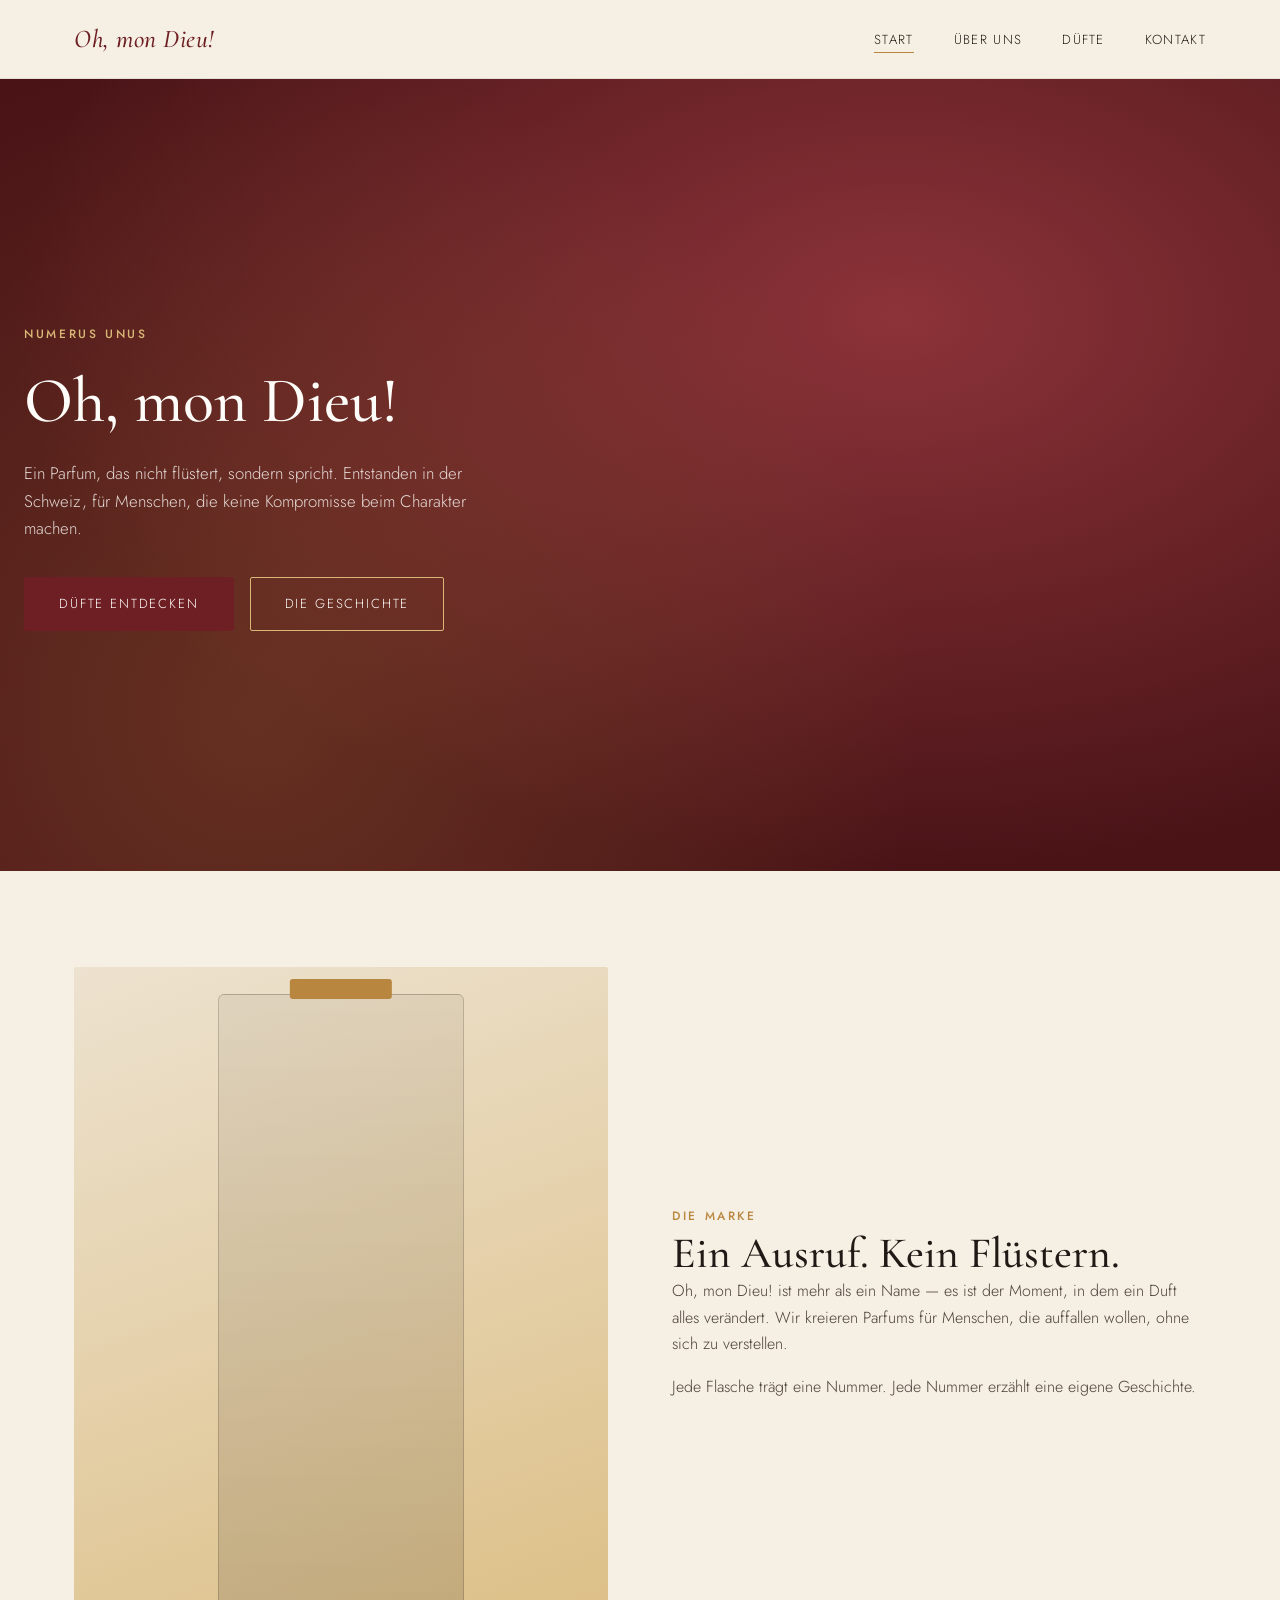
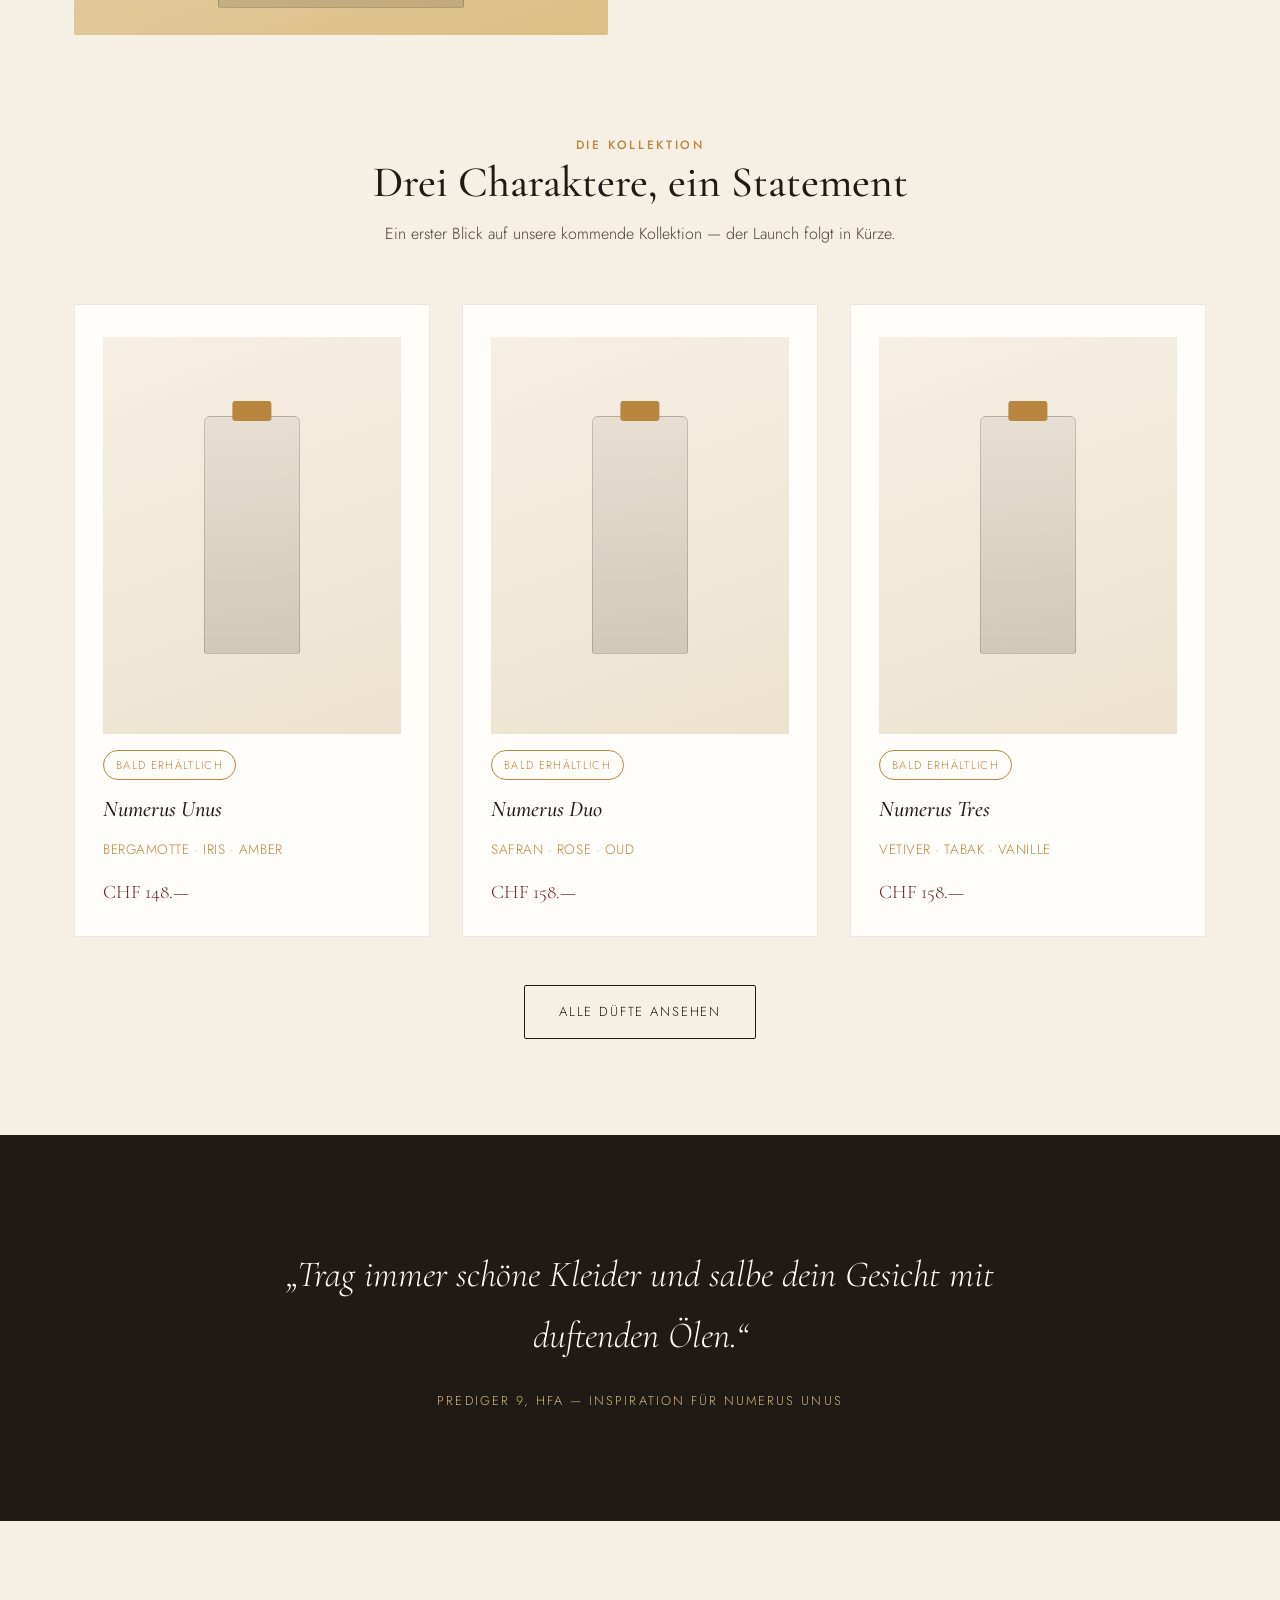
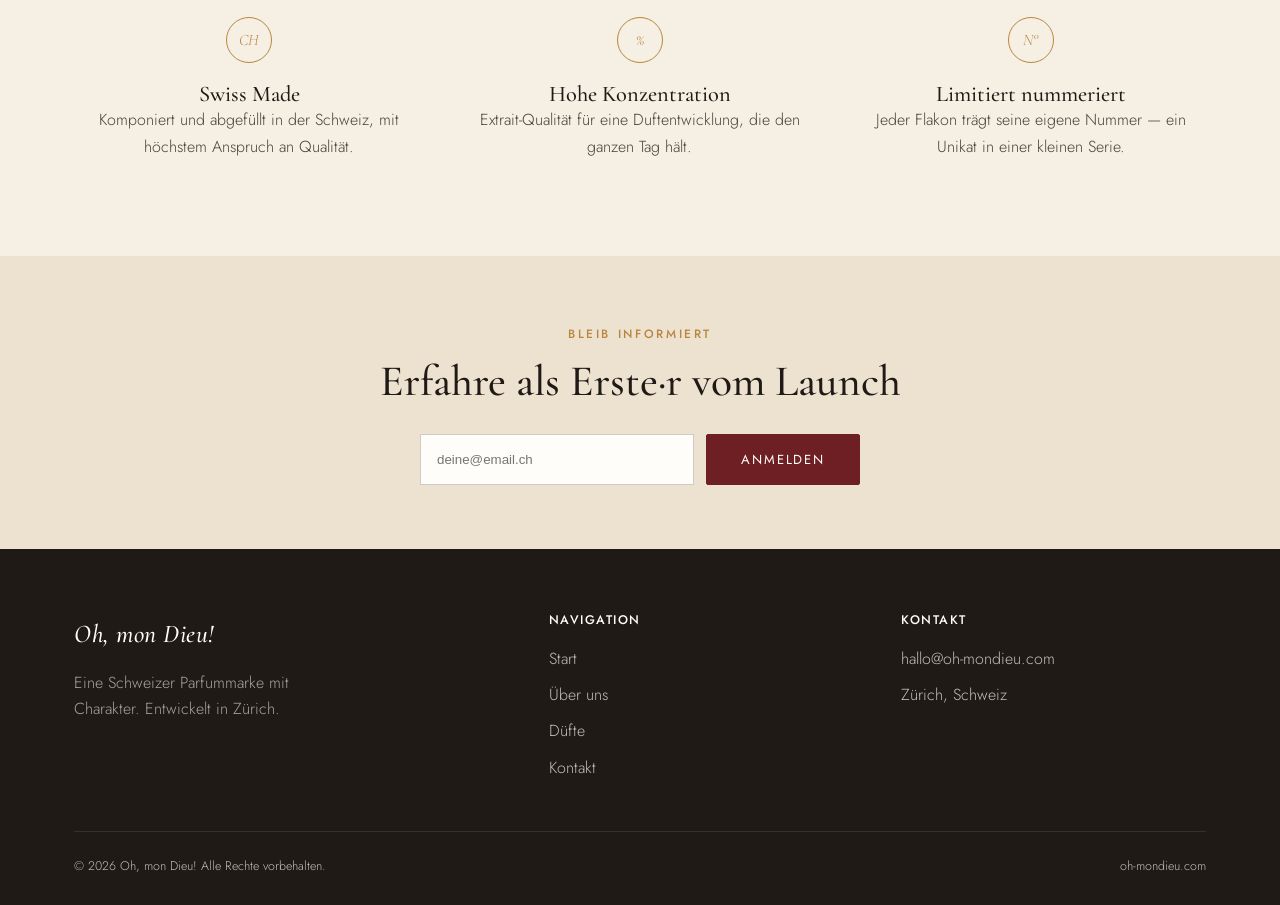
==== index.html @ 6308e558 "Initial commit: Oh, mon Dieu! Website" ====
<!DOCTYPE html>
<html lang="de">
<head>
<meta charset="UTF-8">
<meta name="viewport" content="width=device-width, initial-scale=1.0">
<title>Oh, mon Dieu! — Parfum de caractère</title>
<meta name="description" content="Oh, mon Dieu! — eine Schweizer Parfummarke mit Charakter. Entdecke die Story, die Düfte und die Werte hinter der Marke.">
<link rel="preconnect" href="https://fonts.googleapis.com">
<link rel="preconnect" href="https://fonts.gstatic.com" crossorigin>
<link href="https://fonts.googleapis.com/css2?family=Cormorant+Garamond:ital,wght@0,400;0,500;1,500&family=Jost:wght@300;400;500&display=swap" rel="stylesheet">
<link rel="stylesheet" href="css/style.css">
</head>
<body>

<header class="site-header">
  <nav class="nav">
    <a href="index.html" class="logo">Oh, mon Dieu!</a>
    <ul class="nav-links" id="nav-links">
      <li><a href="index.html" aria-current="page">Start</a></li>
      <li><a href="ueber-uns.html">Über uns</a></li>
      <li><a href="produkte.html">Düfte</a></li>
      <li><a href="kontakt.html">Kontakt</a></li>
    </ul>
    <button class="nav-toggle" id="nav-toggle" aria-label="Menü öffnen" aria-expanded="false" aria-controls="nav-links">
      <span></span><span></span><span></span>
    </button>
  </nav>
</header>

<main>

  <section class="hero">
    <div class="hero-content">
      <span class="eyebrow">Numerus Unus</span>
      <h1>Oh, mon Dieu!</h1>
      <p>Ein Parfum, das nicht flüstert, sondern spricht. Entstanden in der Schweiz, für Menschen, die keine Kompromisse beim Charakter machen.</p>
      <div class="hero-actions">
        <a href="produkte.html" class="btn btn-primary">Düfte entdecken</a>
        <a href="ueber-uns.html" class="btn btn-outline-light">Die Geschichte</a>
      </div>
    </div>
  </section>

  <section class="section">
    <div class="container intro-grid">
      <div class="visual">
        <div class="flakon-placeholder"></div>
      </div>
      <div>
        <span class="eyebrow">Die Marke</span>
        <h2>Ein Ausruf. Kein Flüstern.</h2>
        <p>Oh, mon Dieu! ist mehr als ein Name — es ist der Moment, in dem ein Duft alles verändert. Wir kreieren Parfums für Menschen, die auffallen wollen, ohne sich zu verstellen.</p>
        <p style="margin-top:16px;">Jede Flasche trägt eine Nummer. Jede Nummer erzählt eine eigene Geschichte.</p>
      </div>
    </div>
  </section>

  <section class="section" style="padding-top:0;">
    <div class="container">
      <div class="section-header">
        <span class="eyebrow">Die Kollektion</span>
        <h2>Drei Charaktere, ein Statement</h2>
        <p>Ein erster Blick auf unsere kommende Kollektion — der Launch folgt in Kürze.</p>
      </div>
      <div class="product-grid">

        <article class="product-card">
          <div class="product-visual"><div class="flakon-placeholder"></div></div>
          <span class="badge-soon">Bald erhältlich</span>
          <h3>Numerus Unus</h3>
          <span class="product-notes">Bergamotte · Iris · Amber</span>
          <span class="product-price">CHF 148.—</span>
        </article>

        <article class="product-card">
          <div class="product-visual"><div class="flakon-placeholder"></div></div>
          <span class="badge-soon">Bald erhältlich</span>
          <h3>Numerus Duo</h3>
          <span class="product-notes">Safran · Rose · Oud</span>
          <span class="product-price">CHF 158.—</span>
        </article>

        <article class="product-card">
          <div class="product-visual"><div class="flakon-placeholder"></div></div>
          <span class="badge-soon">Bald erhältlich</span>
          <h3>Numerus Tres</h3>
          <span class="product-notes">Vetiver · Tabak · Vanille</span>
          <span class="product-price">CHF 158.—</span>
        </article>

      </div>
      <div style="text-align:center; margin-top:48px;">
        <a href="produkte.html" class="btn btn-outline-dark">Alle Düfte ansehen</a>
      </div>
    </div>
  </section>

  <section class="editorial">
    <div class="container">
      <blockquote>„Trag immer schöne Kleider und salbe dein Gesicht mit duftenden Ölen.“</blockquote>
      <cite>Prediger 9, HFA — Inspiration für Numerus Unus</cite>
    </div>
  </section>

  <section class="section">
    <div class="container values-row">
      <div>
        <div class="value-icon">CH</div>
        <h3>Swiss Made</h3>
        <p>Komponiert und abgefüllt in der Schweiz, mit höchstem Anspruch an Qualität.</p>
      </div>
      <div>
        <div class="value-icon">%</div>
        <h3>Hohe Konzentration</h3>
        <p>Extrait-Qualität für eine Duftentwicklung, die den ganzen Tag hält.</p>
      </div>
      <div>
        <div class="value-icon">N°</div>
        <h3>Limitiert nummeriert</h3>
        <p>Jeder Flakon trägt seine eigene Nummer — ein Unikat in einer kleinen Serie.</p>
      </div>
    </div>
  </section>

  <section class="newsletter">
    <div class="container">
      <span class="eyebrow">Bleib informiert</span>
      <h2 style="margin-top:10px;">Erfahre als Erste·r vom Launch</h2>
      <form class="newsletter-form" id="newsletter-form" novalidate>
        <input type="email" name="email" placeholder="deine@email.ch" aria-label="E-Mail-Adresse" required>
        <button type="submit" class="btn btn-primary">Anmelden</button>
      </form>
    </div>
  </section>

</main>

<footer class="site-footer">
  <div class="container">
    <div class="footer-grid">
      <div>
        <span class="logo">Oh, mon Dieu!</span>
        <p>Eine Schweizer Parfummarke mit Charakter. Entwickelt in Zürich.</p>
      </div>
      <div>
        <h4>Navigation</h4>
        <ul>
          <li><a href="index.html">Start</a></li>
          <li><a href="ueber-uns.html">Über uns</a></li>
          <li><a href="produkte.html">Düfte</a></li>
          <li><a href="kontakt.html">Kontakt</a></li>
        </ul>
      </div>
      <div>
        <h4>Kontakt</h4>
        <ul>
          <li><a href="mailto:hallo@oh-mondieu.com">hallo@oh-mondieu.com</a></li>
          <li>Zürich, Schweiz</li>
        </ul>
      </div>
    </div>
    <div class="footer-bottom">
      <span>© 2026 Oh, mon Dieu! Alle Rechte vorbehalten.</span>
      <span>oh-mondieu.com</span>
    </div>
  </div>
</footer>

<script src="js/main.js"></script>
</body>
</html>
---- css/style.css ----
/* ===========================================================
   Oh, mon Dieu! — Design System
   Bordeaux / Gold / Creme — elegante Parfum-Marke
   =========================================================== */

:root {
  /* Farben */
  --color-bordeaux: #6e1f24;
  --color-bordeaux-dark: #4a1417;
  --color-bordeaux-light: #8c3339;
  --color-gold: #b8863f;
  --color-gold-light: #d9b877;
  --color-cream: #f6efe3;
  --color-cream-dark: #ede2cf;
  --color-ink: #201a16;
  --color-ink-soft: #4a423b;
  --color-white: #fffdfa;

  /* Typografie */
  --font-display: "Cormorant Garamond", Georgia, serif;
  --font-body: "Jost", "Helvetica Neue", Arial, sans-serif;

  /* Layout */
  --max-width: 1180px;
  --radius: 2px;
  --transition: 0.25s ease;
}

/* ---------- Reset ---------- */
* {
  box-sizing: border-box;
  margin: 0;
  padding: 0;
}

html {
  scroll-behavior: smooth;
}

body {
  font-family: var(--font-body);
  background: var(--color-cream);
  color: var(--color-ink);
  line-height: 1.65;
  font-weight: 300;
  -webkit-font-smoothing: antialiased;
}

img {
  max-width: 100%;
  display: block;
}

a {
  color: inherit;
  text-decoration: none;
}

ul {
  list-style: none;
}

h1, h2, h3, h4 {
  font-family: var(--font-display);
  font-weight: 500;
  line-height: 1.15;
  color: var(--color-ink);
}

h1 { font-size: clamp(2.6rem, 5vw, 4.2rem); }
h2 { font-size: clamp(1.9rem, 3.4vw, 2.8rem); }
h3 { font-size: 1.4rem; }

p { color: var(--color-ink-soft); }

.container {
  max-width: var(--max-width);
  margin: 0 auto;
  padding: 0 24px;
}

.eyebrow {
  font-family: var(--font-body);
  font-size: 0.75rem;
  letter-spacing: 0.22em;
  text-transform: uppercase;
  color: var(--color-gold);
  font-weight: 500;
}

.section {
  padding: 96px 0;
}

.section-header {
  text-align: center;
  max-width: 620px;
  margin: 0 auto 56px;
}

.section-header p {
  margin-top: 14px;
}

/* ---------- Buttons ---------- */
.btn {
  display: inline-flex;
  align-items: center;
  gap: 10px;
  padding: 15px 34px;
  font-family: var(--font-body);
  font-size: 0.82rem;
  letter-spacing: 0.14em;
  text-transform: uppercase;
  border: 1px solid transparent;
  border-radius: var(--radius);
  cursor: pointer;
  transition: background var(--transition), color var(--transition), border-color var(--transition);
}

.btn-primary {
  background: var(--color-bordeaux);
  color: var(--color-white);
  border-color: var(--color-bordeaux);
}

.btn-primary:hover {
  background: var(--color-bordeaux-dark);
  border-color: var(--color-bordeaux-dark);
}

.btn-outline-light {
  background: transparent;
  color: var(--color-white);
  border-color: var(--color-gold-light);
}

.btn-outline-light:hover {
  background: rgba(255, 255, 255, 0.08);
}

.btn-outline-dark {
  background: transparent;
  color: var(--color-ink);
  border-color: var(--color-ink);
}

.btn-outline-dark:hover {
  background: var(--color-ink);
  color: var(--color-white);
}

/* ---------- Header ---------- */
.site-header {
  position: sticky;
  top: 0;
  z-index: 100;
  background: rgba(246, 239, 227, 0.92);
  backdrop-filter: blur(6px);
  border-bottom: 1px solid rgba(32, 26, 22, 0.08);
}

.nav {
  display: flex;
  align-items: center;
  justify-content: space-between;
  padding: 18px 24px;
  max-width: var(--max-width);
  margin: 0 auto;
}

.logo {
  font-family: var(--font-display);
  font-style: italic;
  font-size: 1.6rem;
  font-weight: 500;
  letter-spacing: 0.02em;
  color: var(--color-bordeaux);
}

.nav-links {
  display: flex;
  gap: 40px;
}

.nav-links a {
  font-size: 0.82rem;
  letter-spacing: 0.1em;
  text-transform: uppercase;
  color: var(--color-ink);
  position: relative;
  padding-bottom: 4px;
}

.nav-links a::after {
  content: "";
  position: absolute;
  left: 0;
  bottom: 0;
  width: 0;
  height: 1px;
  background: var(--color-gold);
  transition: width var(--transition);
}

.nav-links a:hover::after,
.nav-links a[aria-current="page"]::after {
  width: 100%;
}

.nav-toggle {
  display: none;
  flex-direction: column;
  gap: 5px;
  background: none;
  border: none;
  cursor: pointer;
  padding: 8px;
}

.nav-toggle span {
  width: 24px;
  height: 1px;
  background: var(--color-ink);
}

/* ---------- Hero ---------- */
.hero {
  position: relative;
  min-height: 88vh;
  display: flex;
  align-items: center;
  background: radial-gradient(ellipse at 70% 30%, var(--color-bordeaux-light) 0%, var(--color-bordeaux-dark) 70%);
  color: var(--color-white);
  overflow: hidden;
}

.hero::before {
  content: "";
  position: absolute;
  inset: 0;
  background: radial-gradient(circle at 20% 80%, rgba(184, 134, 63, 0.25), transparent 55%);
}

.hero-content {
  position: relative;
  max-width: 620px;
  padding: 0 24px;
}

.hero .eyebrow {
  color: var(--color-gold-light);
}

.hero h1 {
  color: var(--color-white);
  margin: 18px 0 22px;
}

.hero p {
  color: rgba(255, 253, 250, 0.82);
  font-size: 1.05rem;
  max-width: 480px;
  margin-bottom: 34px;
}

.hero-actions {
  display: flex;
  gap: 16px;
  flex-wrap: wrap;
}

/* ---------- Bento / feature grid ---------- */
.intro-grid {
  display: grid;
  grid-template-columns: 1fr 1fr;
  gap: 64px;
  align-items: center;
}

.intro-grid .visual {
  aspect-ratio: 4 / 5;
  border-radius: var(--radius);
  background: linear-gradient(160deg, var(--color-cream-dark), var(--color-gold-light) 120%);
  display: flex;
  align-items: center;
  justify-content: center;
}

.flakon-placeholder {
  width: 46%;
  aspect-ratio: 2 / 5;
  background: linear-gradient(180deg, rgba(32,26,22,0.06), rgba(32,26,22,0.14));
  border: 1px solid rgba(32,26,22,0.18);
  border-radius: 6px 6px 2px 2px;
  position: relative;
}

.flakon-placeholder::before {
  content: "";
  position: absolute;
  top: -16px;
  left: 50%;
  transform: translateX(-50%);
  width: 42%;
  height: 20px;
  background: var(--color-gold);
  border-radius: 3px;
}

/* ---------- Product cards ---------- */
.product-grid {
  display: grid;
  grid-template-columns: repeat(3, 1fr);
  gap: 32px;
}

.product-card {
  background: var(--color-white);
  border: 1px solid rgba(32, 26, 22, 0.1);
  padding: 32px 28px 28px;
  display: flex;
  flex-direction: column;
  gap: 16px;
  transition: transform var(--transition), box-shadow var(--transition);
}

.product-card:hover {
  transform: translateY(-4px);
  box-shadow: 0 18px 40px rgba(32, 26, 22, 0.1);
}

.product-visual {
  aspect-ratio: 3 / 4;
  background: linear-gradient(160deg, var(--color-cream), var(--color-cream-dark));
  display: flex;
  align-items: center;
  justify-content: center;
}

.product-visual .flakon-placeholder {
  width: 32%;
}

.product-card h3 {
  font-style: italic;
}

.product-notes {
  font-size: 0.85rem;
  letter-spacing: 0.04em;
  color: var(--color-gold);
  text-transform: uppercase;
}

.product-price {
  font-family: var(--font-display);
  font-size: 1.2rem;
  color: var(--color-bordeaux);
}

.badge-soon {
  align-self: flex-start;
  font-size: 0.7rem;
  letter-spacing: 0.12em;
  text-transform: uppercase;
  padding: 5px 12px;
  border: 1px solid var(--color-gold);
  color: var(--color-gold);
  border-radius: 20px;
}

/* ---------- Quote / editorial ---------- */
.editorial {
  background: var(--color-ink);
  color: var(--color-white);
  padding: 110px 0;
  text-align: center;
}

.editorial blockquote {
  font-family: var(--font-display);
  font-style: italic;
  font-size: clamp(1.5rem, 3vw, 2.3rem);
  max-width: 780px;
  margin: 0 auto;
  color: var(--color-white);
}

.editorial cite {
  display: block;
  margin-top: 24px;
  font-style: normal;
  font-size: 0.8rem;
  letter-spacing: 0.16em;
  text-transform: uppercase;
  color: var(--color-gold-light);
}

/* ---------- Values / icons row ---------- */
.values-row {
  display: grid;
  grid-template-columns: repeat(3, 1fr);
  gap: 40px;
  text-align: center;
}

.values-row .value-icon {
  width: 46px;
  height: 46px;
  border: 1px solid var(--color-gold);
  border-radius: 50%;
  margin: 0 auto 18px;
  display: flex;
  align-items: center;
  justify-content: center;
  color: var(--color-gold);
  font-family: var(--font-display);
  font-style: italic;
}

/* ---------- Story split ---------- */
.story-split {
  display: grid;
  grid-template-columns: 0.9fr 1.1fr;
  gap: 72px;
  align-items: center;
}

.story-split .visual {
  aspect-ratio: 4 / 5;
  background: linear-gradient(150deg, var(--color-bordeaux) 0%, var(--color-bordeaux-dark) 100%);
  display: flex;
  align-items: center;
  justify-content: center;
}

.story-split .visual .flakon-placeholder {
  width: 40%;
  background: rgba(255,255,255,0.08);
  border-color: rgba(255,255,255,0.25);
}

.story-split h2 {
  margin-bottom: 20px;
}

.story-split p + p {
  margin-top: 16px;
}

/* ---------- Timeline (Über uns) ---------- */
.timeline {
  max-width: 720px;
  margin: 0 auto;
  border-left: 1px solid rgba(32,26,22,0.15);
  padding-left: 36px;
}

.timeline-item {
  position: relative;
  padding-bottom: 46px;
}

.timeline-item:last-child {
  padding-bottom: 0;
}

.timeline-item::before {
  content: "";
  position: absolute;
  left: -41px;
  top: 4px;
  width: 9px;
  height: 9px;
  border-radius: 50%;
  background: var(--color-gold);
}

.timeline-item .eyebrow {
  display: block;
  margin-bottom: 8px;
}

/* ---------- Contact ---------- */
.contact-grid {
  display: grid;
  grid-template-columns: 1fr 1.2fr;
  gap: 64px;
}

.contact-info h3 {
  margin-bottom: 10px;
}

.contact-info .block {
  margin-bottom: 32px;
}

.contact-info a {
  color: var(--color-bordeaux);
}

form.contact-form {
  display: flex;
  flex-direction: column;
  gap: 20px;
}

.field {
  display: flex;
  flex-direction: column;
  gap: 8px;
}

.field label {
  font-size: 0.78rem;
  letter-spacing: 0.08em;
  text-transform: uppercase;
  color: var(--color-ink-soft);
}

.field input,
.field textarea {
  font-family: var(--font-body);
  font-size: 0.95rem;
  padding: 13px 14px;
  border: 1px solid rgba(32, 26, 22, 0.22);
  border-radius: var(--radius);
  background: var(--color-white);
  color: var(--color-ink);
}

.field input:focus,
.field textarea:focus {
  outline: none;
  border-color: var(--color-bordeaux);
}

.field textarea {
  resize: vertical;
  min-height: 140px;
}

.field-error {
  font-size: 0.78rem;
  color: var(--color-bordeaux);
  display: none;
}

.field.has-error input,
.field.has-error textarea {
  border-color: var(--color-bordeaux);
}

.field.has-error .field-error {
  display: block;
}

.form-note {
  font-size: 0.82rem;
  color: var(--color-ink-soft);
}

.form-success {
  display: none;
  background: var(--color-cream-dark);
  border: 1px solid var(--color-gold);
  padding: 16px 18px;
  font-size: 0.9rem;
}

.form-success.visible {
  display: block;
}

/* ---------- Newsletter band ---------- */
.newsletter {
  background: var(--color-cream-dark);
  padding: 64px 0;
  text-align: center;
}

.newsletter-form {
  display: flex;
  justify-content: center;
  gap: 12px;
  max-width: 440px;
  margin: 28px auto 0;
  flex-wrap: wrap;
}

.newsletter-form input {
  flex: 1;
  min-width: 220px;
  padding: 13px 16px;
  border: 1px solid rgba(32, 26, 22, 0.22);
  background: var(--color-white);
}

/* ---------- Footer ---------- */
.site-footer {
  background: var(--color-ink);
  color: rgba(255, 253, 250, 0.72);
  padding: 64px 0 28px;
}

.footer-grid {
  display: grid;
  grid-template-columns: 1.4fr 1fr 1fr;
  gap: 48px;
  padding-bottom: 40px;
  border-bottom: 1px solid rgba(255, 255, 255, 0.1);
}

.footer-grid .logo {
  color: var(--color-white);
}

.footer-grid p {
  color: rgba(255, 253, 250, 0.6);
  margin-top: 14px;
  max-width: 280px;
}

.footer-grid h4 {
  color: var(--color-white);
  font-family: var(--font-body);
  font-size: 0.78rem;
  letter-spacing: 0.12em;
  text-transform: uppercase;
  margin-bottom: 18px;
  font-weight: 500;
}

.footer-grid ul li {
  margin-bottom: 10px;
}

.footer-grid ul a:hover {
  color: var(--color-gold-light);
}

.footer-bottom {
  padding-top: 24px;
  display: flex;
  justify-content: space-between;
  font-size: 0.78rem;
  flex-wrap: wrap;
  gap: 12px;
}

/* ---------- Responsive ---------- */
@media (max-width: 860px) {
  .nav-links {
    position: fixed;
    top: 65px;
    left: 0;
    right: 0;
    background: var(--color-cream);
    flex-direction: column;
    gap: 0;
    max-height: 0;
    overflow: hidden;
    transition: max-height var(--transition);
    border-bottom: 1px solid rgba(32,26,22,0.08);
  }

  .nav-links.open {
    max-height: 400px;
  }

  .nav-links a {
    display: block;
    padding: 16px 24px;
    border-top: 1px solid rgba(32,26,22,0.06);
  }

  .nav-toggle {
    display: flex;
  }

  .intro-grid,
  .story-split,
  .contact-grid {
    grid-template-columns: 1fr;
  }

  .story-split .visual {
    order: -1;
  }

  .product-grid {
    grid-template-columns: 1fr;
  }

  .values-row {
    grid-template-columns: 1fr;
    gap: 32px;
  }

  .footer-grid {
    grid-template-columns: 1fr;
    gap: 32px;
  }

  .section {
    padding: 64px 0;
  }
}
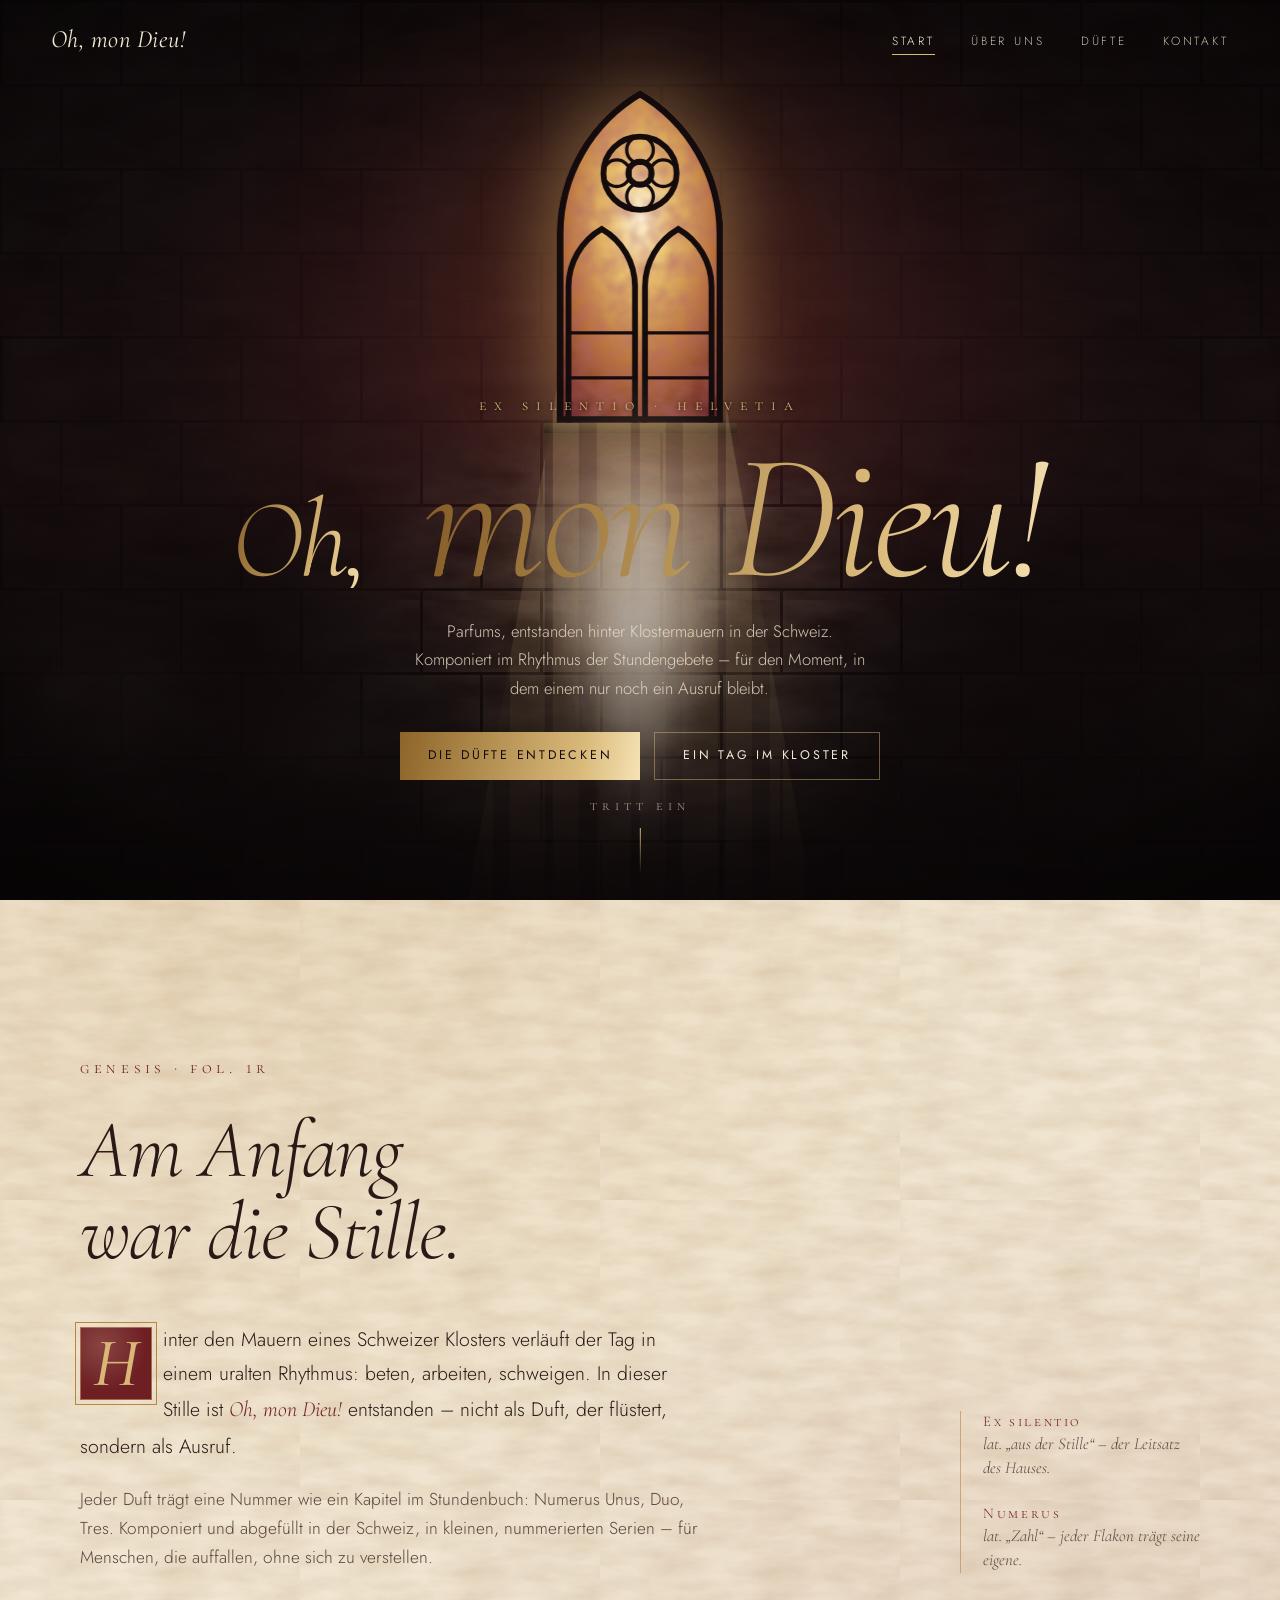
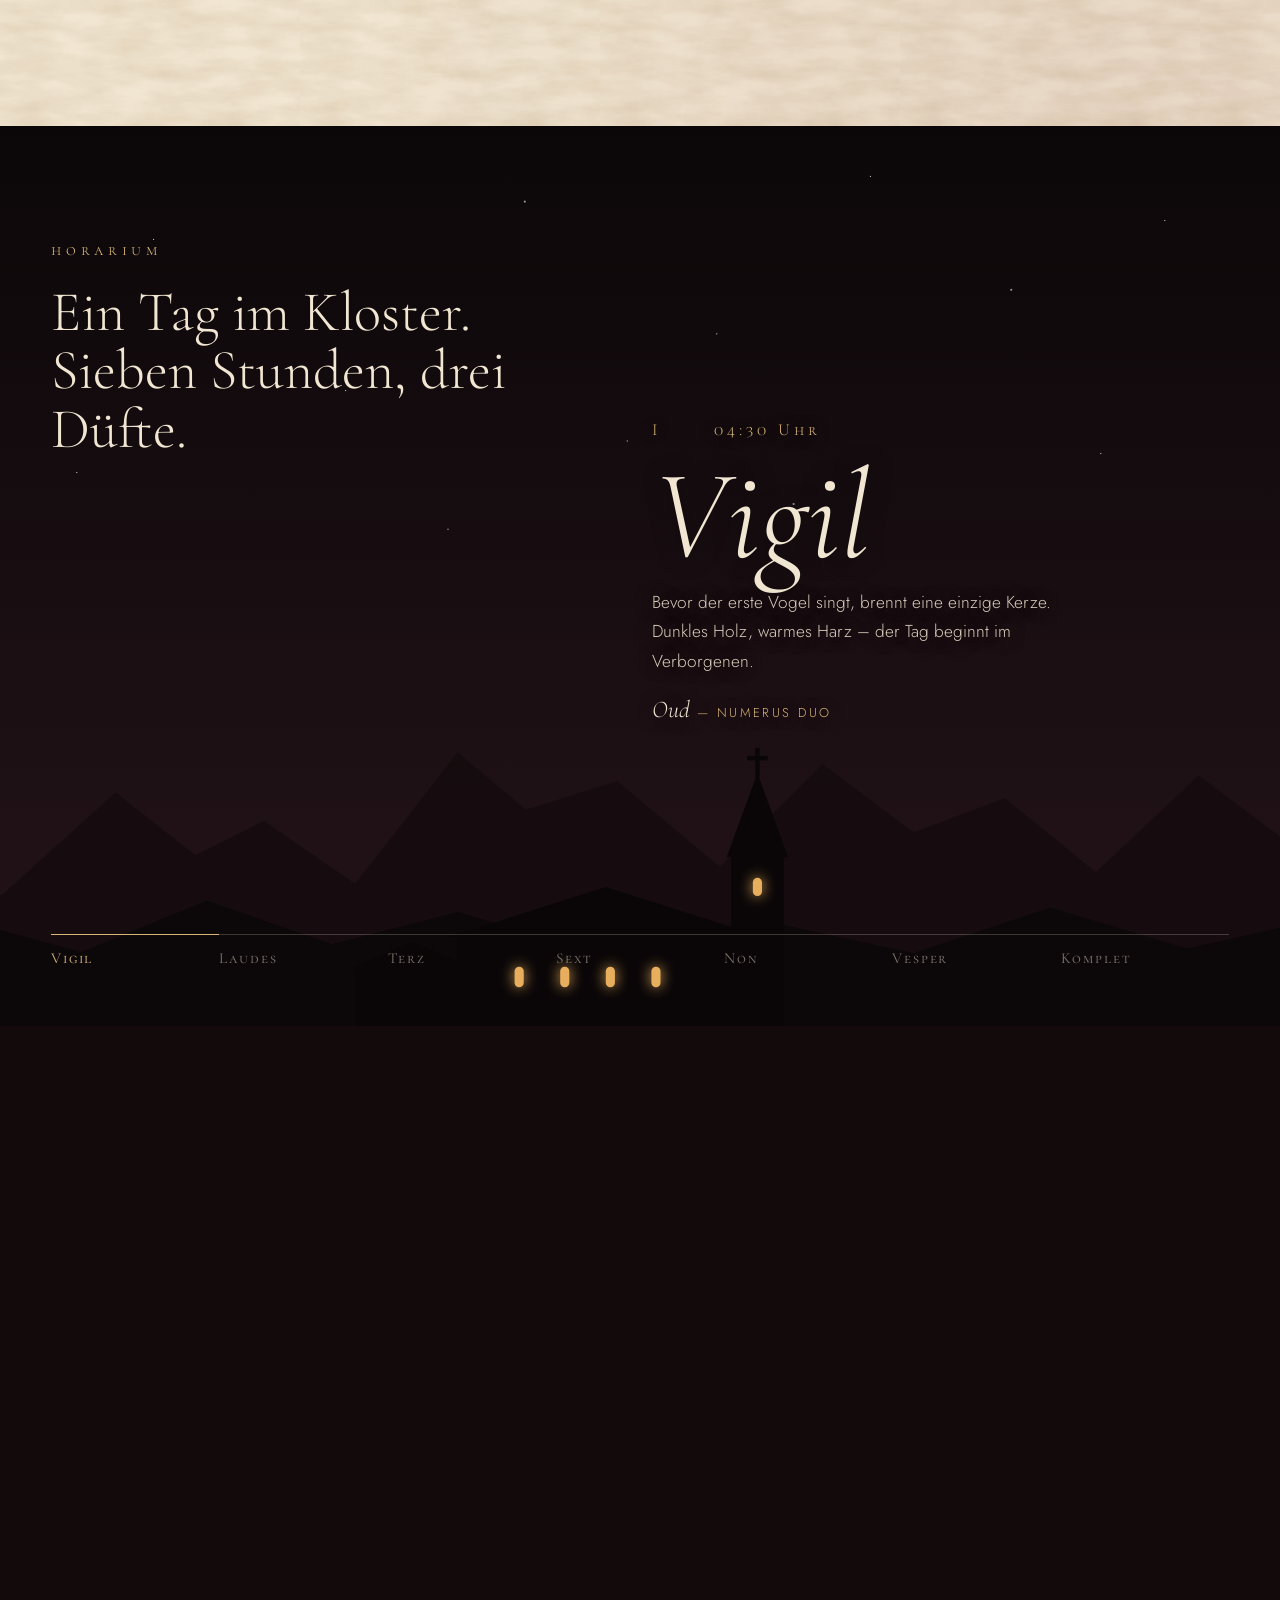
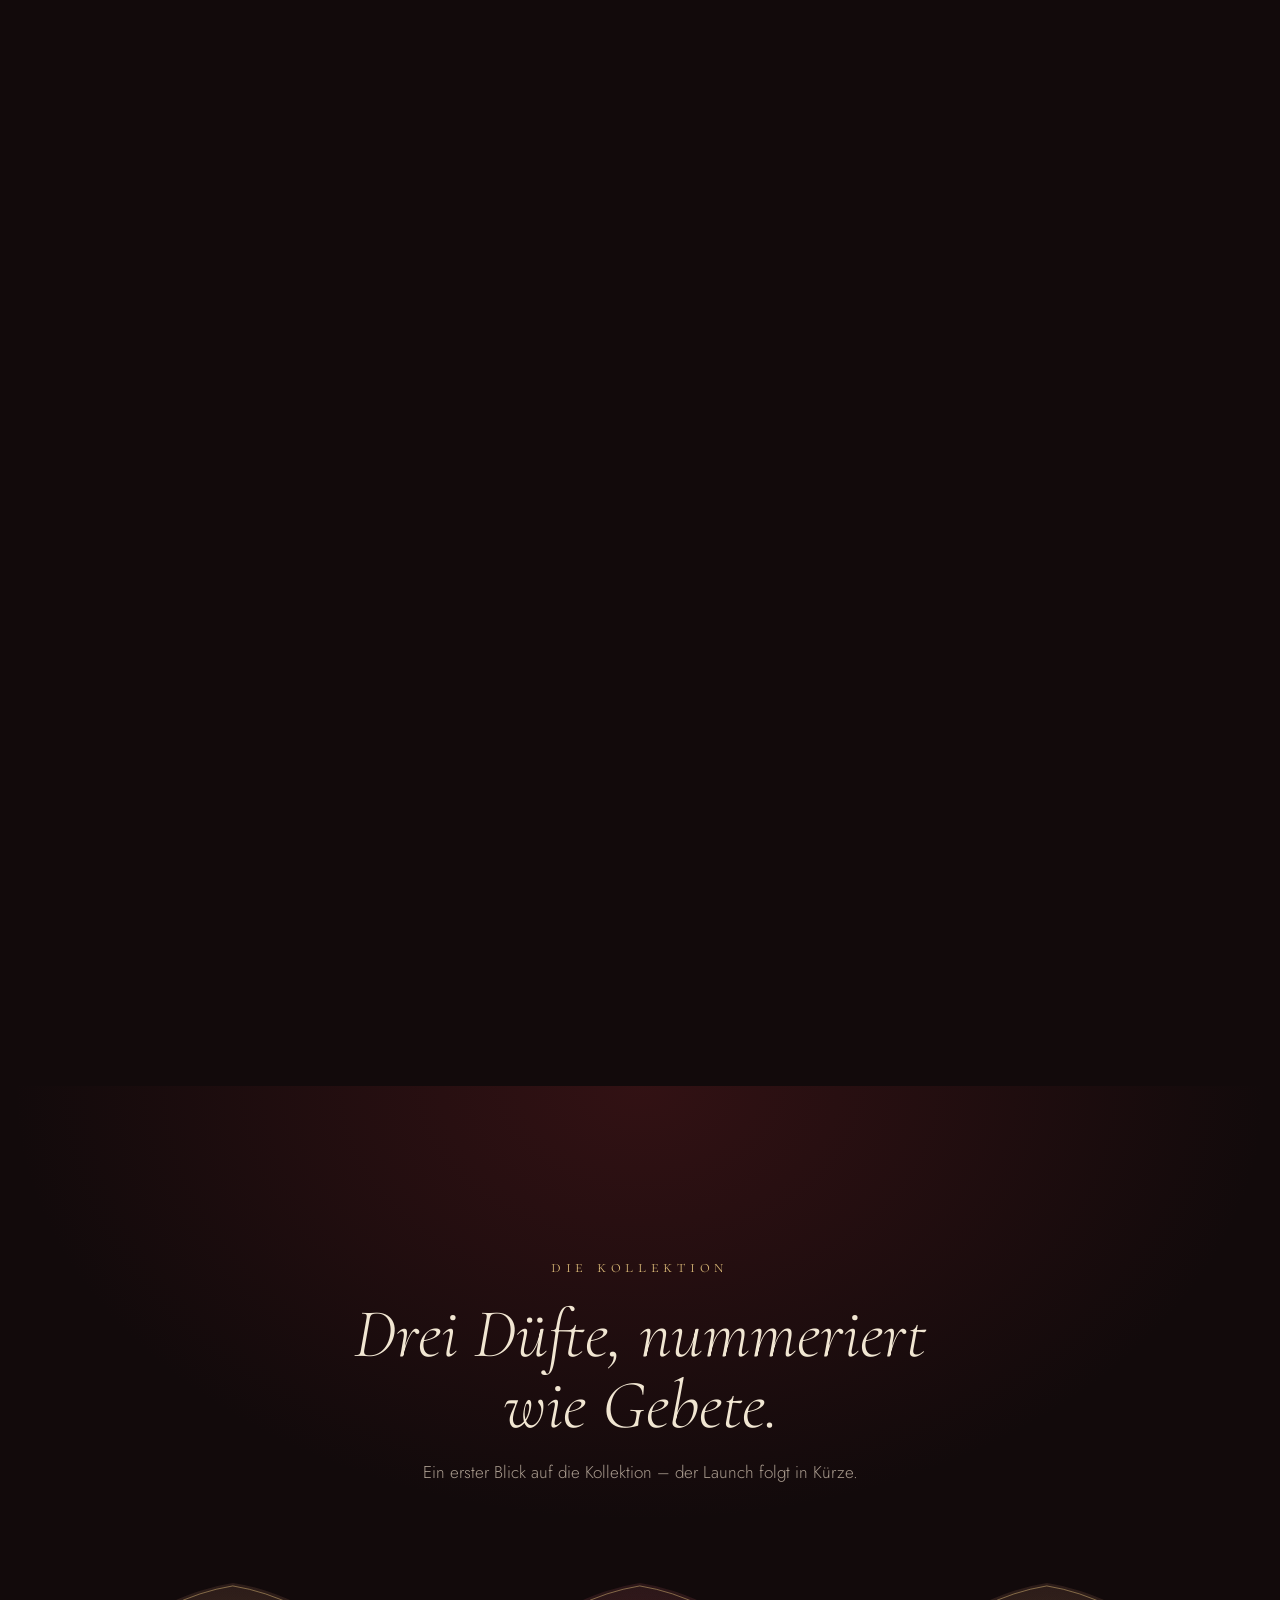
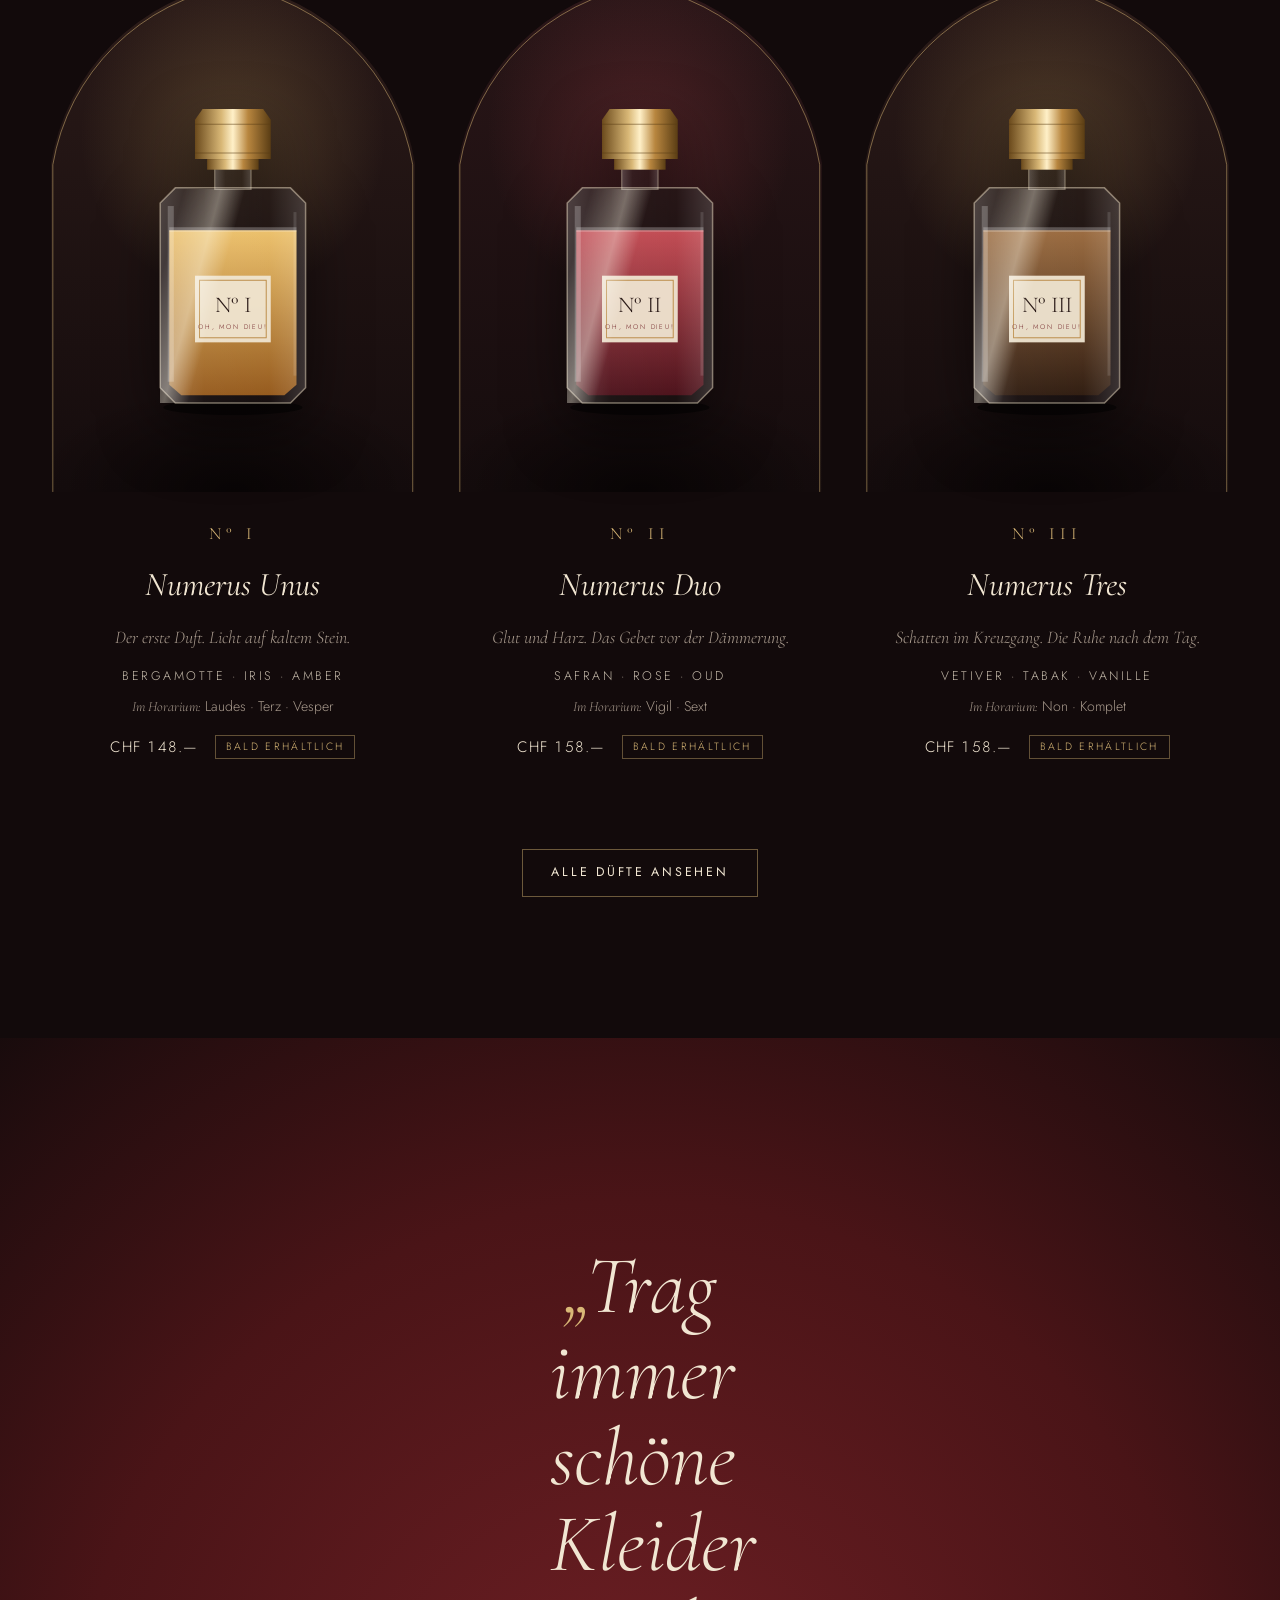
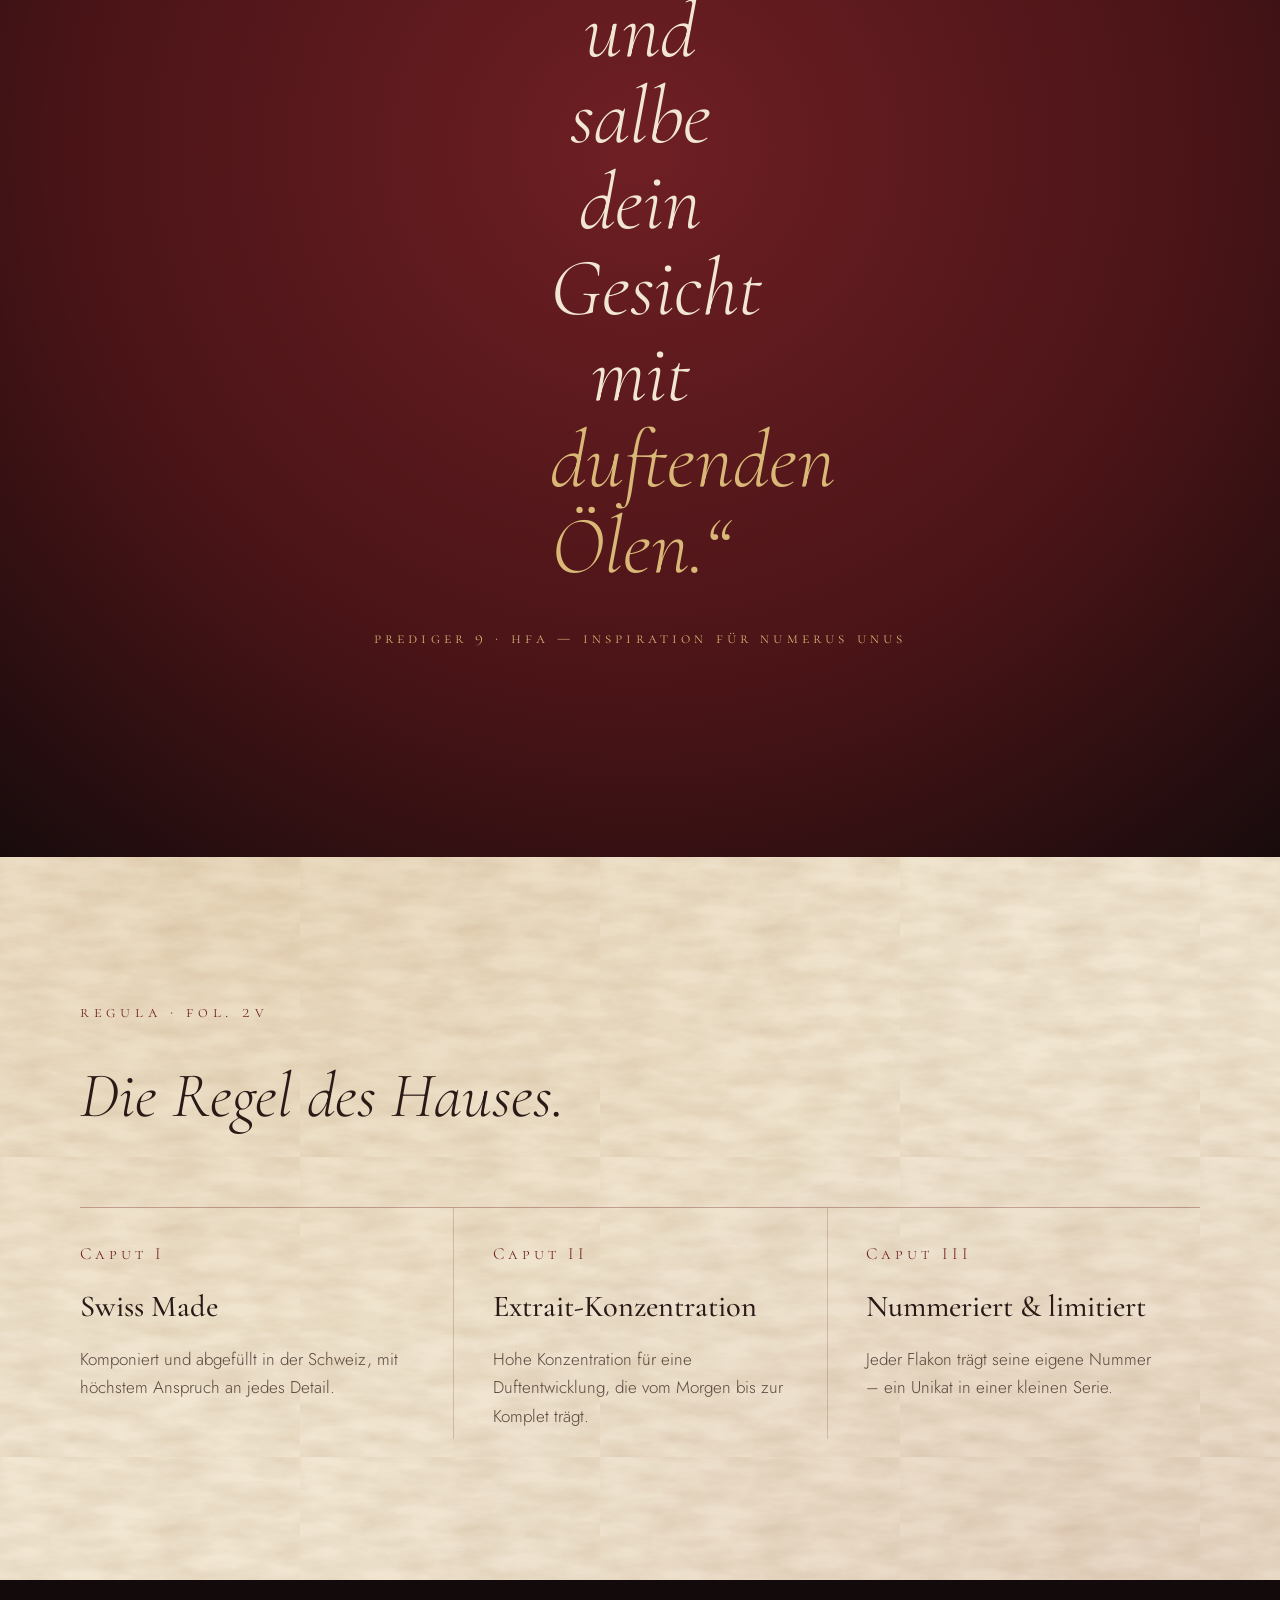
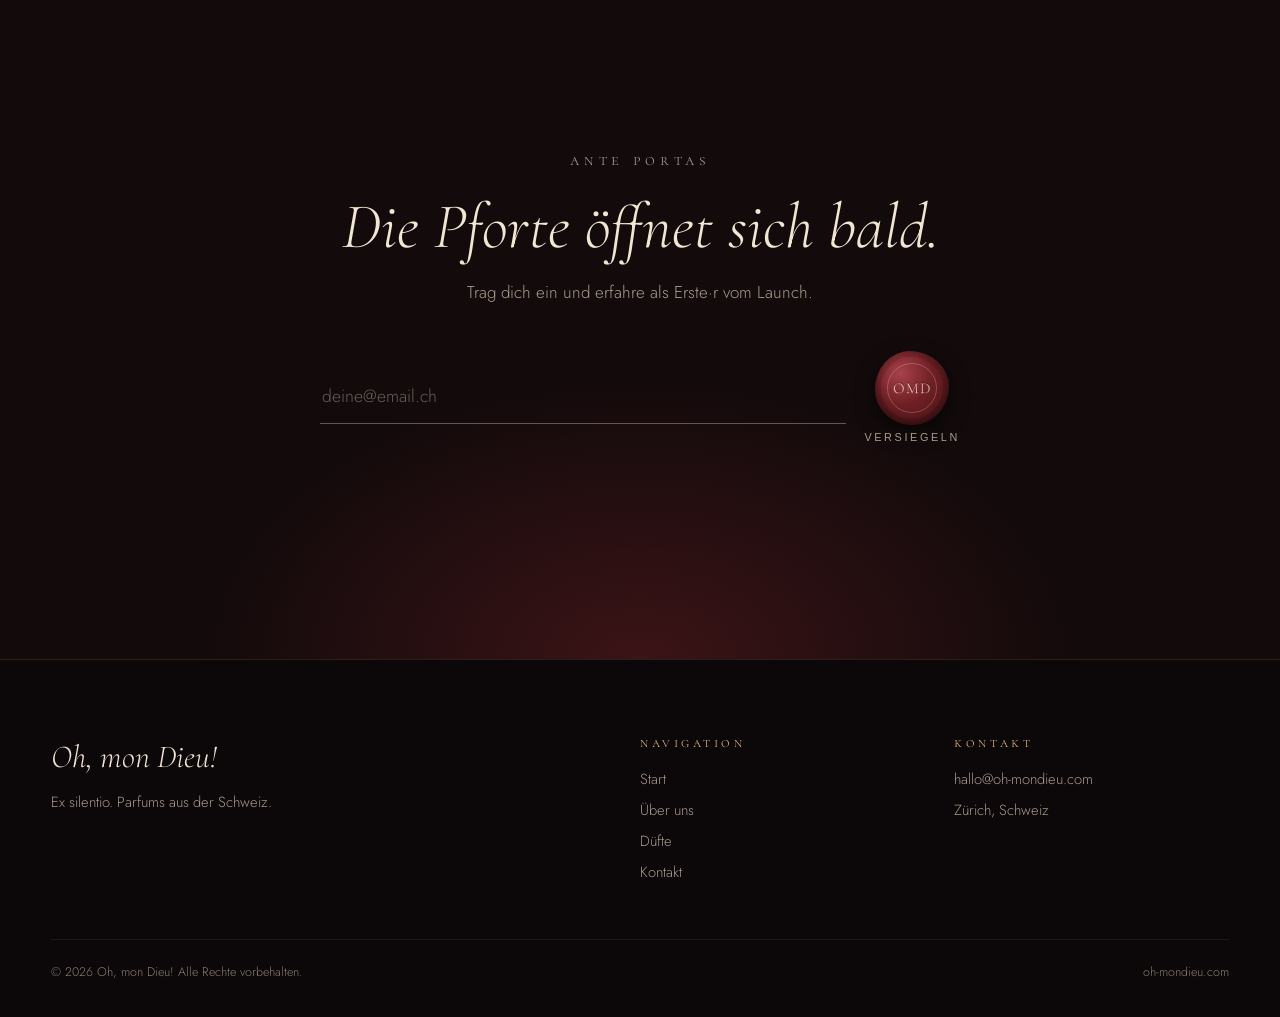
==== commit b56a9fc5: "Startseite neu gestaltet: Konzept „Ex silentio“ (Kirchenschiff, Horarium, Flakon-Nischen) - Hero mit" ====
--- a/index.html
+++ b/index.html
@@ -2,170 +2,411 @@
 <html lang="de">
 <head>
 <meta charset="UTF-8">
-<meta name="viewport" content="width=device-width, initial-scale=1.0">
-<title>Oh, mon Dieu! — Parfum de caractère</title>
-<meta name="description" content="Oh, mon Dieu! — eine Schweizer Parfummarke mit Charakter. Entdecke die Story, die Düfte und die Werte hinter der Marke.">
+<meta name="viewport" content="width=device-width, initial-scale=1.0, viewport-fit=cover">
+<title>Oh, mon Dieu! — Parfum aus der Stille</title>
+<meta name="description" content="Oh, mon Dieu! — Parfums, entstanden in Verbindung mit einem Schweizer Kloster. Komponiert im Rhythmus der Stundengebete.">
+<meta name="theme-color" content="#120a0b">
+<script>document.documentElement.classList.add("js");</script>
 <link rel="preconnect" href="https://fonts.googleapis.com">
 <link rel="preconnect" href="https://fonts.gstatic.com" crossorigin>
-<link href="https://fonts.googleapis.com/css2?family=Cormorant+Garamond:ital,wght@0,400;0,500;1,500&family=Jost:wght@300;400;500&display=swap" rel="stylesheet">
-<link rel="stylesheet" href="css/style.css">
+<link href="https://fonts.googleapis.com/css2?family=Cormorant+Garamond:ital,wght@0,300;0,400;0,500;1,300;1,400;1,500&family=Cormorant+SC:wght@400;500;600&family=Jost:wght@300;400;500&display=swap" rel="stylesheet">
+<link rel="stylesheet" href="css/home.css">
 </head>
-<body>
-
-<header class="site-header">
-  <nav class="nav">
-    <a href="index.html" class="logo">Oh, mon Dieu!</a>
-    <ul class="nav-links" id="nav-links">
+<body class="home">
+
+<!-- Gemeinsame SVG-Verläufe für die Flakons -->
+<svg width="0" height="0" style="position:absolute" aria-hidden="true" focusable="false">
+  <defs>
+    <linearGradient id="g-gold" x1="0" y1="0" x2="1" y2="0">
+      <stop offset="0" stop-color="#6b4a1c"/><stop offset=".35" stop-color="#d9b877"/>
+      <stop offset=".5" stop-color="#fff0c8"/><stop offset=".7" stop-color="#b8863f"/>
+      <stop offset="1" stop-color="#5a3d14"/>
+    </linearGradient>
+    <linearGradient id="g-glass" x1="0" y1="0" x2="1" y2="0">
+      <stop offset="0" stop-color="#fff" stop-opacity=".2"/><stop offset=".3" stop-color="#fff" stop-opacity=".04"/>
+      <stop offset=".75" stop-color="#fff" stop-opacity=".02"/><stop offset="1" stop-color="#fff" stop-opacity=".16"/>
+    </linearGradient>
+    <linearGradient id="liq-1" x1="0" y1="0" x2="0" y2="1"><stop offset="0" stop-color="#ecc06a"/><stop offset="1" stop-color="#94581a"/></linearGradient>
+    <linearGradient id="liq-2" x1="0" y1="0" x2="0" y2="1"><stop offset="0" stop-color="#c24a52"/><stop offset="1" stop-color="#4a0f18"/></linearGradient>
+    <linearGradient id="liq-3" x1="0" y1="0" x2="0" y2="1"><stop offset="0" stop-color="#9a6a3e"/><stop offset="1" stop-color="#2e1a0e"/></linearGradient>
+  </defs>
+</svg>
+
+<a class="skip" href="#genesis">Zum Inhalt springen</a>
+
+<header class="hdr" id="hdr">
+  <a href="index.html" class="hdr-logo" aria-label="Oh, mon Dieu! – Startseite">Oh, mon Dieu!</a>
+  <nav class="hdr-nav" aria-label="Hauptnavigation">
+    <ul class="hdr-links" id="nav-links">
       <li><a href="index.html" aria-current="page">Start</a></li>
       <li><a href="ueber-uns.html">Über uns</a></li>
       <li><a href="produkte.html">Düfte</a></li>
       <li><a href="kontakt.html">Kontakt</a></li>
     </ul>
     <button class="nav-toggle" id="nav-toggle" aria-label="Menü öffnen" aria-expanded="false" aria-controls="nav-links">
-      <span></span><span></span><span></span>
+      <span></span><span></span>
     </button>
   </nav>
 </header>
 
 <main>
 
-  <section class="hero">
-    <div class="hero-content">
-      <span class="eyebrow">Numerus Unus</span>
-      <h1>Oh, mon Dieu!</h1>
-      <p>Ein Parfum, das nicht flüstert, sondern spricht. Entstanden in der Schweiz, für Menschen, die keine Kompromisse beim Charakter machen.</p>
-      <div class="hero-actions">
-        <a href="produkte.html" class="btn btn-primary">Düfte entdecken</a>
-        <a href="ueber-uns.html" class="btn btn-outline-light">Die Geschichte</a>
+  <!-- I. DAS KIRCHENSCHIFF -->
+  <section class="nave" id="nave" aria-labelledby="hero-title">
+    <div class="nave-stone" aria-hidden="true"></div>
+
+    <div class="nave-window" aria-hidden="true">
+      <div class="nave-rays"></div>
+      <svg class="lancet" viewBox="0 0 200 400" preserveAspectRatio="xMidYMax meet">
+        <defs>
+          <radialGradient id="glass-light" cx="50%" cy="38%" r="75%">
+            <stop offset="0" stop-color="#fff4d6"/>
+            <stop offset=".25" stop-color="#e9bf6c"/>
+            <stop offset=".6" stop-color="#b8703a"/>
+            <stop offset="1" stop-color="#5a1a22"/>
+          </radialGradient>
+          <filter id="glass-mottle" x="0" y="0" width="100%" height="100%">
+            <feTurbulence type="fractalNoise" baseFrequency=".045" numOctaves="2" seed="7"/>
+            <feColorMatrix values="0 0 0 0 .43  0 0 0 0 .12  0 0 0 0 .14  0 0 0 .9 -.25"/>
+            <feComposite in2="SourceGraphic" operator="in"/>
+          </filter>
+          <clipPath id="lancet-clip"><path d="M0,400 L0,173 A200,200 0 0 1 100,0 A200,200 0 0 1 200,173 L200,400 Z"/></clipPath>
+        </defs>
+        <g clip-path="url(#lancet-clip)">
+          <rect width="200" height="400" fill="url(#glass-light)"/>
+          <rect width="200" height="400" fill="#fff" filter="url(#glass-mottle)"/>
+          <g class="lancet-lead" fill="none" stroke="#120a0b" stroke-width="7">
+            <path d="M14,400 L14,236 A80,80 0 0 1 54,167 A80,80 0 0 1 94,236 L94,400"/>
+            <path d="M106,400 L106,236 A80,80 0 0 1 146,167 A80,80 0 0 1 186,236 L186,400"/>
+            <circle cx="100" cy="100" r="44"/>
+            <circle cx="100" cy="100" r="14"/>
+          </g>
+          <g fill="none" stroke="#120a0b" stroke-width="4">
+            <circle cx="100" cy="72" r="16"/><circle cx="100" cy="128" r="16"/>
+            <circle cx="72" cy="100" r="16"/><circle cx="128" cy="100" r="16"/>
+            <path d="M14,292 H94 M14,346 H94 M106,292 H186 M106,346 H186"/>
+          </g>
+          <path d="M0,400 L0,173 A200,200 0 0 1 100,0 A200,200 0 0 1 200,173 L200,400 Z" fill="none" stroke="#120a0b" stroke-width="16"/>
+        </g>
+      </svg>
+      <div class="nave-sill"></div>
+    </div>
+
+    <canvas class="nave-smoke" id="smoke" aria-hidden="true"></canvas>
+    <div class="nave-flame" aria-hidden="true"><i></i></div>
+    <div class="nave-vignette" aria-hidden="true"></div>
+
+    <div class="nave-content">
+      <p class="nave-kicker">Ex silentio · Helvetia</p>
+      <h1 id="hero-title" class="nave-title"><span class="t-oh">Oh,</span> <span class="t-mon">mon Dieu!</span></h1>
+      <p class="nave-lede">Parfums, entstanden hinter Klostermauern in der Schweiz. Komponiert im Rhythmus der Stundengebete – für den Moment, in dem einem nur noch ein Ausruf bleibt.</p>
+      <div class="nave-actions">
+        <a class="btn btn-gold" href="produkte.html">Die Düfte entdecken</a>
+        <a class="btn btn-ghost" href="#horarium">Ein Tag im Kloster</a>
       </div>
     </div>
-  </section>
-
-  <section class="section">
-    <div class="container intro-grid">
-      <div class="visual">
-        <div class="flakon-placeholder"></div>
+
+    <a class="nave-descend" href="#genesis"><span>Tritt ein</span><i aria-hidden="true"></i></a>
+  </section>
+
+  <!-- II. GENESIS -->
+  <section class="genesis parchment" id="genesis" aria-labelledby="genesis-title">
+    <div class="folio">
+      <p class="folio-mark">Genesis · fol. 1r</p>
+      <h2 id="genesis-title" class="genesis-title">Am Anfang war die Stille.</h2>
+      <div class="genesis-body">
+        <p class="illuminated"><span class="initial" aria-hidden="true">H</span><span class="sr-only">H</span>inter den Mauern eines Schweizer Klosters verläuft der Tag in einem uralten Rhythmus: beten, arbeiten, schweigen. In dieser Stille ist <em>Oh, mon Dieu!</em> entstanden – nicht als Duft, der flüstert, sondern als Ausruf.</p>
+        <p>Jeder Duft trägt eine Nummer wie ein Kapitel im Stundenbuch: Numerus Unus, Duo, Tres. Komponiert und abgefüllt in der Schweiz, in kleinen, nummerierten Serien – für Menschen, die auffallen, ohne sich zu verstellen.</p>
       </div>
-      <div>
-        <span class="eyebrow">Die Marke</span>
-        <h2>Ein Ausruf. Kein Flüstern.</h2>
-        <p>Oh, mon Dieu! ist mehr als ein Name — es ist der Moment, in dem ein Duft alles verändert. Wir kreieren Parfums für Menschen, die auffallen wollen, ohne sich zu verstellen.</p>
-        <p style="margin-top:16px;">Jede Flasche trägt eine Nummer. Jede Nummer erzählt eine eigene Geschichte.</p>
+      <aside class="marginalia" aria-label="Randnotizen">
+        <p><span>Ex silentio</span> lat. „aus der Stille“ – der Leitsatz des Hauses.</p>
+        <p><span>Numerus</span> lat. „Zahl“ – jeder Flakon trägt seine eigene.</p>
+      </aside>
+    </div>
+  </section>
+
+  <!-- III. HORARIUM -->
+  <section class="horarium" id="horarium" aria-labelledby="hor-title">
+    <div class="hor-sticky" id="hor-sticky">
+      <div class="hor-sky" aria-hidden="true"><div class="hor-stars"></div><div class="hor-sun" id="hor-sun"></div></div>
+      <svg class="hor-land" viewBox="0 0 1440 300" preserveAspectRatio="xMidYMax slice" aria-hidden="true">
+        <path class="alps-far" d="M0,210 L90,150 L160,185 L260,95 L330,150 L390,120 L470,175 L560,60 L620,110 L700,85 L790,160 L880,70 L960,130 L1040,100 L1120,165 L1210,80 L1290,140 L1370,105 L1440,150 L1440,300 L0,300 Z"/>
+        <path class="alps-near" d="M0,250 L120,205 L230,235 L340,190 L450,228 L560,200 L700,240 L840,210 L960,236 L1080,196 L1200,232 L1320,205 L1440,228 L1440,300 L0,300 Z"/>
+        <g class="abbey">
+          <rect x="560" y="220" width="260" height="80"/>
+          <polygon points="552,222 690,178 828,222"/>
+          <rect x="800" y="150" width="46" height="150"/>
+          <polygon points="796,152 823,78 850,152"/>
+          <rect x="821" y="56" width="4" height="26"/><rect x="814" y="63" width="18" height="4"/>
+          <rect x="470" y="248" width="100" height="52"/>
+          <polygon points="464,250 520,226 576,250"/>
+        </g>
+        <g class="abbey-lights">
+          <rect x="610" y="248" width="8" height="18" rx="4"/><rect x="650" y="248" width="8" height="18" rx="4"/>
+          <rect x="690" y="248" width="8" height="18" rx="4"/><rect x="730" y="248" width="8" height="18" rx="4"/>
+          <rect x="819" y="170" width="8" height="16" rx="4"/>
+        </g>
+      </svg>
+
+      <div class="hor-inner">
+        <header class="hor-head">
+          <p class="kicker">Horarium</p>
+          <h2 id="hor-title">Ein Tag im Kloster.<br>Sieben Stunden, drei Düfte.</h2>
+        </header>
+        <ol class="hor-hours" id="hor-hours">
+        <li class="hour is-active" data-sky="#0b0708,#1f1116" data-night="1.0">
+          <p class="hour-time"><span>I</span> 04:30 Uhr</p>
+          <h3 class="hour-name">Vigil</h3>
+          <p class="hour-text">Bevor der erste Vogel singt, brennt eine einzige Kerze. Dunkles Holz, warmes Harz – der Tag beginnt im Verborgenen.</p>
+          <p class="hour-note"><em>Oud</em> — Numerus Duo</p>
+        </li>
+        <li class="hour" data-sky="#231220,#8a4636" data-night="0.55">
+          <p class="hour-time"><span>II</span> 06:30 Uhr</p>
+          <h3 class="hour-name">Laudes</h3>
+          <p class="hour-text">Das erste Licht fällt durch das Ostfenster. Kühl, hell, klar – wie ein Atemzug nach der Stille.</p>
+          <p class="hour-note"><em>Bergamotte</em> — Numerus Unus</p>
+        </li>
+        <li class="hour" data-sky="#3b2a33,#a8764a" data-night="0.15">
+          <p class="hour-time"><span>III</span> 09:00 Uhr</p>
+          <h3 class="hour-name">Terz</h3>
+          <p class="hour-text">Arbeit im Garten. Die Iris braucht Jahre, bis ihre Wurzel duftet – Geduld ist hier eine Zutat.</p>
+          <p class="hour-note"><em>Iris</em> — Numerus Unus</p>
+        </li>
+        <li class="hour" data-sky="#4a3326,#b98a4e" data-night="0.0">
+          <p class="hour-time"><span>IV</span> 12:00 Uhr</p>
+          <h3 class="hour-name">Sext</h3>
+          <p class="hour-text">Mittag. Die Sonne steht über den Mauern, der Stein wird warm. Safran, Rosenblätter, flirrende Luft.</p>
+          <p class="hour-note"><em>Safran · Rose</em> — Numerus Duo</p>
+        </li>
+        <li class="hour" data-sky="#3a2620,#8e5a38" data-night="0.05">
+          <p class="hour-time"><span>V</span> 15:00 Uhr</p>
+          <h3 class="hour-name">Non</h3>
+          <p class="hour-text">Schatten wandern durch den Kreuzgang. Erdig, trocken, geerdet – die Stunde der stillen Arbeit.</p>
+          <p class="hour-note"><em>Vetiver</em> — Numerus Tres</p>
+        </li>
+        <li class="hour" data-sky="#2a1016,#8c3339" data-night="0.4">
+          <p class="hour-time"><span>VI</span> 18:00 Uhr</p>
+          <h3 class="hour-name">Vesper</h3>
+          <p class="hour-text">Die Kerzen werden entzündet. Das Licht wird golden, dann bordeaux. Amber liegt in der Luft.</p>
+          <p class="hour-note"><em>Amber</em> — Numerus Unus</p>
+        </li>
+        <li class="hour" data-sky="#0e080a,#2b1216" data-night="0.95">
+          <p class="hour-time"><span>VII</span> 20:00 Uhr</p>
+          <h3 class="hour-name">Komplet</h3>
+          <p class="hour-text">Das letzte Gebet. Danach Schweigen bis zum Morgen. Tabak, Vanille, eine Wärme, die bleibt.</p>
+          <p class="hour-note"><em>Tabak · Vanille</em> — Numerus Tres</p>
+        </li>
+        </ol>
+        <ol class="hor-dial" aria-label="Stundengebete">
+<li><button type="button" class="dial-tick" data-go="0" aria-label="Zu Vigil springen"><span class="t-full">Vigil</span><span class="t-short">I</span></button></li>
+<li><button type="button" class="dial-tick" data-go="1" aria-label="Zu Laudes springen"><span class="t-full">Laudes</span><span class="t-short">II</span></button></li>
+<li><button type="button" class="dial-tick" data-go="2" aria-label="Zu Terz springen"><span class="t-full">Terz</span><span class="t-short">III</span></button></li>
+<li><button type="button" class="dial-tick" data-go="3" aria-label="Zu Sext springen"><span class="t-full">Sext</span><span class="t-short">IV</span></button></li>
+<li><button type="button" class="dial-tick" data-go="4" aria-label="Zu Non springen"><span class="t-full">Non</span><span class="t-short">V</span></button></li>
+<li><button type="button" class="dial-tick" data-go="5" aria-label="Zu Vesper springen"><span class="t-full">Vesper</span><span class="t-short">VI</span></button></li>
+<li><button type="button" class="dial-tick" data-go="6" aria-label="Zu Komplet springen"><span class="t-full">Komplet</span><span class="t-short">VII</span></button></li>
+        </ol>
       </div>
     </div>
   </section>
 
-  <section class="section" style="padding-top:0;">
-    <div class="container">
-      <div class="section-header">
-        <span class="eyebrow">Die Kollektion</span>
-        <h2>Drei Charaktere, ein Statement</h2>
-        <p>Ein erster Blick auf unsere kommende Kollektion — der Launch folgt in Kürze.</p>
-      </div>
-      <div class="product-grid">
-
-        <article class="product-card">
-          <div class="product-visual"><div class="flakon-placeholder"></div></div>
-          <span class="badge-soon">Bald erhältlich</span>
+  <!-- IV. DIE NUMERI -->
+  <section class="numeri" id="numeri" aria-labelledby="numeri-title">
+    <header class="numeri-head">
+      <p class="kicker">Die Kollektion</p>
+      <h2 id="numeri-title">Drei Düfte, nummeriert wie Gebete.</h2>
+      <p>Ein erster Blick auf die Kollektion – der Launch folgt in Kürze.</p>
+    </header>
+    <div class="niches">
+      <article class="niche" data-product-id="numerus-unus">
+        <div class="niche-arch">
+          <svg class="niche-outline" viewBox="0 0 100 140" preserveAspectRatio="none" aria-hidden="true"><path d="M0.5,140 L0.5,50 A60,60 0 0 1 50,0.8 A60,60 0 0 1 99.5,50 L99.5,140" vector-effect="non-scaling-stroke"/></svg>
+          <div class="flakon">
+          <svg class="flakon-svg" viewBox="0 0 120 210" role="img" aria-label="Flakon Numerus Unus">
+            <ellipse cx="60" cy="203" rx="46" ry="5" fill="#000" opacity=".5"/>
+            <polygon points="22,58 98,58 108,68 108,190 98,200 22,200 12,190 12,68" fill="#1a0f10" opacity=".55"/>
+            <polygon points="18,86 102,86 102,188 94,195 26,195 18,188" fill="url(#liq-1)"/>
+            <rect x="18" y="84" width="84" height="3" fill="#fff" opacity=".25"/>
+            <polygon points="22,58 98,58 108,68 108,190 98,200 22,200 12,190 12,68" fill="url(#g-glass)" stroke="rgba(255,240,210,.45)" stroke-width="1"/>
+            <rect x="17" y="70" width="4" height="116" fill="#fff" opacity=".22"/>
+            <rect x="100" y="74" width="2" height="108" fill="#fff" opacity=".12"/>
+            <rect x="35" y="116" width="50" height="44" fill="#f1e6d2" opacity=".94"/>
+            <rect x="38" y="119" width="44" height="38" fill="none" stroke="#b8863f" stroke-width=".6"/>
+            <text x="60" y="140" text-anchor="middle" font-family="'Cormorant SC', Georgia, serif" font-size="15" fill="#2a1a17">N° I</text>
+            <text x="60" y="151" text-anchor="middle" font-family="'Jost', Arial, sans-serif" font-size="4.4" letter-spacing="1.2" fill="#6e1f24">OH, MON DIEU!</text>
+            <rect x="48" y="44" width="24" height="15" fill="url(#g-glass)" stroke="rgba(255,240,210,.35)" stroke-width=".8"/>
+            <rect x="43" y="39" width="34" height="7" fill="url(#g-gold)"/>
+            <polygon points="40,6 80,6 85,13 85,39 35,39 35,13" fill="url(#g-gold)"/>
+            <line x1="35" y1="16" x2="85" y2="16" stroke="#5a3d14" stroke-width=".6" opacity=".6"/>
+            <line x1="35" y1="35" x2="85" y2="35" stroke="#5a3d14" stroke-width=".6" opacity=".6"/>
+          </svg>
+            <span class="flakon-glint" aria-hidden="true"></span>
+          </div>
+        </div>
+        <div class="niche-text">
+          <p class="niche-num">N° I</p>
           <h3>Numerus Unus</h3>
-          <span class="product-notes">Bergamotte · Iris · Amber</span>
-          <span class="product-price">CHF 148.—</span>
-        </article>
-
-        <article class="product-card">
-          <div class="product-visual"><div class="flakon-placeholder"></div></div>
-          <span class="badge-soon">Bald erhältlich</span>
+          <p class="niche-line">Der erste Duft. Licht auf kaltem Stein.</p>
+          <p class="niche-notes">Bergamotte · Iris · Amber</p>
+          <p class="niche-hours"><span>Im Horarium:</span> Laudes · Terz · Vesper</p>
+          <p class="niche-price">CHF 148.— <span class="soon">Bald erhältlich</span></p>
+        </div>
+      </article>
+      <article class="niche" data-product-id="numerus-duo">
+        <div class="niche-arch">
+          <svg class="niche-outline" viewBox="0 0 100 140" preserveAspectRatio="none" aria-hidden="true"><path d="M0.5,140 L0.5,50 A60,60 0 0 1 50,0.8 A60,60 0 0 1 99.5,50 L99.5,140" vector-effect="non-scaling-stroke"/></svg>
+          <div class="flakon">
+          <svg class="flakon-svg" viewBox="0 0 120 210" role="img" aria-label="Flakon Numerus Duo">
+            <ellipse cx="60" cy="203" rx="46" ry="5" fill="#000" opacity=".5"/>
+            <polygon points="22,58 98,58 108,68 108,190 98,200 22,200 12,190 12,68" fill="#1a0f10" opacity=".55"/>
+            <polygon points="18,86 102,86 102,188 94,195 26,195 18,188" fill="url(#liq-2)"/>
+            <rect x="18" y="84" width="84" height="3" fill="#fff" opacity=".25"/>
+            <polygon points="22,58 98,58 108,68 108,190 98,200 22,200 12,190 12,68" fill="url(#g-glass)" stroke="rgba(255,240,210,.45)" stroke-width="1"/>
+            <rect x="17" y="70" width="4" height="116" fill="#fff" opacity=".22"/>
+            <rect x="100" y="74" width="2" height="108" fill="#fff" opacity=".12"/>
+            <rect x="35" y="116" width="50" height="44" fill="#f1e6d2" opacity=".94"/>
+            <rect x="38" y="119" width="44" height="38" fill="none" stroke="#b8863f" stroke-width=".6"/>
+            <text x="60" y="140" text-anchor="middle" font-family="'Cormorant SC', Georgia, serif" font-size="15" fill="#2a1a17">N° II</text>
+            <text x="60" y="151" text-anchor="middle" font-family="'Jost', Arial, sans-serif" font-size="4.4" letter-spacing="1.2" fill="#6e1f24">OH, MON DIEU!</text>
+            <rect x="48" y="44" width="24" height="15" fill="url(#g-glass)" stroke="rgba(255,240,210,.35)" stroke-width=".8"/>
+            <rect x="43" y="39" width="34" height="7" fill="url(#g-gold)"/>
+            <polygon points="40,6 80,6 85,13 85,39 35,39 35,13" fill="url(#g-gold)"/>
+            <line x1="35" y1="16" x2="85" y2="16" stroke="#5a3d14" stroke-width=".6" opacity=".6"/>
+            <line x1="35" y1="35" x2="85" y2="35" stroke="#5a3d14" stroke-width=".6" opacity=".6"/>
+          </svg>
+            <span class="flakon-glint" aria-hidden="true"></span>
+          </div>
+        </div>
+        <div class="niche-text">
+          <p class="niche-num">N° II</p>
           <h3>Numerus Duo</h3>
-          <span class="product-notes">Safran · Rose · Oud</span>
-          <span class="product-price">CHF 158.—</span>
-        </article>
-
-        <article class="product-card">
-          <div class="product-visual"><div class="flakon-placeholder"></div></div>
-          <span class="badge-soon">Bald erhältlich</span>
+          <p class="niche-line">Glut und Harz. Das Gebet vor der Dämmerung.</p>
+          <p class="niche-notes">Safran · Rose · Oud</p>
+          <p class="niche-hours"><span>Im Horarium:</span> Vigil · Sext</p>
+          <p class="niche-price">CHF 158.— <span class="soon">Bald erhältlich</span></p>
+        </div>
+      </article>
+      <article class="niche" data-product-id="numerus-tres">
+        <div class="niche-arch">
+          <svg class="niche-outline" viewBox="0 0 100 140" preserveAspectRatio="none" aria-hidden="true"><path d="M0.5,140 L0.5,50 A60,60 0 0 1 50,0.8 A60,60 0 0 1 99.5,50 L99.5,140" vector-effect="non-scaling-stroke"/></svg>
+          <div class="flakon">
+          <svg class="flakon-svg" viewBox="0 0 120 210" role="img" aria-label="Flakon Numerus Tres">
+            <ellipse cx="60" cy="203" rx="46" ry="5" fill="#000" opacity=".5"/>
+            <polygon points="22,58 98,58 108,68 108,190 98,200 22,200 12,190 12,68" fill="#1a0f10" opacity=".55"/>
+            <polygon points="18,86 102,86 102,188 94,195 26,195 18,188" fill="url(#liq-3)"/>
+            <rect x="18" y="84" width="84" height="3" fill="#fff" opacity=".25"/>
+            <polygon points="22,58 98,58 108,68 108,190 98,200 22,200 12,190 12,68" fill="url(#g-glass)" stroke="rgba(255,240,210,.45)" stroke-width="1"/>
+            <rect x="17" y="70" width="4" height="116" fill="#fff" opacity=".22"/>
+            <rect x="100" y="74" width="2" height="108" fill="#fff" opacity=".12"/>
+            <rect x="35" y="116" width="50" height="44" fill="#f1e6d2" opacity=".94"/>
+            <rect x="38" y="119" width="44" height="38" fill="none" stroke="#b8863f" stroke-width=".6"/>
+            <text x="60" y="140" text-anchor="middle" font-family="'Cormorant SC', Georgia, serif" font-size="15" fill="#2a1a17">N° III</text>
+            <text x="60" y="151" text-anchor="middle" font-family="'Jost', Arial, sans-serif" font-size="4.4" letter-spacing="1.2" fill="#6e1f24">OH, MON DIEU!</text>
+            <rect x="48" y="44" width="24" height="15" fill="url(#g-glass)" stroke="rgba(255,240,210,.35)" stroke-width=".8"/>
+            <rect x="43" y="39" width="34" height="7" fill="url(#g-gold)"/>
+            <polygon points="40,6 80,6 85,13 85,39 35,39 35,13" fill="url(#g-gold)"/>
+            <line x1="35" y1="16" x2="85" y2="16" stroke="#5a3d14" stroke-width=".6" opacity=".6"/>
+            <line x1="35" y1="35" x2="85" y2="35" stroke="#5a3d14" stroke-width=".6" opacity=".6"/>
+          </svg>
+            <span class="flakon-glint" aria-hidden="true"></span>
+          </div>
+        </div>
+        <div class="niche-text">
+          <p class="niche-num">N° III</p>
           <h3>Numerus Tres</h3>
-          <span class="product-notes">Vetiver · Tabak · Vanille</span>
-          <span class="product-price">CHF 158.—</span>
-        </article>
-
-      </div>
-      <div style="text-align:center; margin-top:48px;">
-        <a href="produkte.html" class="btn btn-outline-dark">Alle Düfte ansehen</a>
-      </div>
-    </div>
-  </section>
-
-  <section class="editorial">
-    <div class="container">
-      <blockquote>„Trag immer schöne Kleider und salbe dein Gesicht mit duftenden Ölen.“</blockquote>
-      <cite>Prediger 9, HFA — Inspiration für Numerus Unus</cite>
-    </div>
-  </section>
-
-  <section class="section">
-    <div class="container values-row">
-      <div>
-        <div class="value-icon">CH</div>
+          <p class="niche-line">Schatten im Kreuzgang. Die Ruhe nach dem Tag.</p>
+          <p class="niche-notes">Vetiver · Tabak · Vanille</p>
+          <p class="niche-hours"><span>Im Horarium:</span> Non · Komplet</p>
+          <p class="niche-price">CHF 158.— <span class="soon">Bald erhältlich</span></p>
+        </div>
+      </article>
+    </div>
+    <p class="numeri-more"><a class="btn btn-ghost" href="produkte.html">Alle Düfte ansehen</a></p>
+  </section>
+
+  <!-- V. DER VERS -->
+  <section class="verse" id="verse" aria-label="Inspiration">
+    <blockquote class="verse-quote" id="verse-quote">
+      <p>Trag immer schöne Kleider und salbe dein Gesicht mit duftenden Ölen.</p>
+    </blockquote>
+    <p class="verse-cite">Prediger 9 · HFA — Inspiration für Numerus Unus</p>
+  </section>
+
+  <!-- VI. DIE REGEL -->
+  <section class="regula parchment" aria-labelledby="regula-title">
+    <header class="regula-head">
+      <p class="folio-mark">Regula · fol. 2v</p>
+      <h2 id="regula-title">Die Regel des Hauses.</h2>
+    </header>
+    <ol class="regula-list">
+      <li>
+        <span class="regula-num">Caput I</span>
         <h3>Swiss Made</h3>
-        <p>Komponiert und abgefüllt in der Schweiz, mit höchstem Anspruch an Qualität.</p>
-      </div>
-      <div>
-        <div class="value-icon">%</div>
-        <h3>Hohe Konzentration</h3>
-        <p>Extrait-Qualität für eine Duftentwicklung, die den ganzen Tag hält.</p>
-      </div>
-      <div>
-        <div class="value-icon">N°</div>
-        <h3>Limitiert nummeriert</h3>
-        <p>Jeder Flakon trägt seine eigene Nummer — ein Unikat in einer kleinen Serie.</p>
-      </div>
-    </div>
-  </section>
-
-  <section class="newsletter">
-    <div class="container">
-      <span class="eyebrow">Bleib informiert</span>
-      <h2 style="margin-top:10px;">Erfahre als Erste·r vom Launch</h2>
-      <form class="newsletter-form" id="newsletter-form" novalidate>
-        <input type="email" name="email" placeholder="deine@email.ch" aria-label="E-Mail-Adresse" required>
-        <button type="submit" class="btn btn-primary">Anmelden</button>
+        <p>Komponiert und abgefüllt in der Schweiz, mit höchstem Anspruch an jedes Detail.</p>
+      </li>
+      <li>
+        <span class="regula-num">Caput II</span>
+        <h3>Extrait-Konzentration</h3>
+        <p>Hohe Konzentration für eine Duftentwicklung, die vom Morgen bis zur Komplet trägt.</p>
+      </li>
+      <li>
+        <span class="regula-num">Caput III</span>
+        <h3>Nummeriert &amp; limitiert</h3>
+        <p>Jeder Flakon trägt seine eigene Nummer – ein Unikat in einer kleinen Serie.</p>
+      </li>
+    </ol>
+  </section>
+
+  <!-- VII. ANTE PORTAS -->
+  <section class="portas" id="portas" aria-labelledby="portas-title">
+    <div class="portas-inner">
+      <p class="kicker">Ante portas</p>
+      <h2 id="portas-title">Die Pforte öffnet sich bald.</h2>
+      <p>Trag dich ein und erfahre als Erste·r vom Launch.</p>
+      <form class="seal-form" id="seal-form" novalidate>
+        <label class="sr-only" for="seal-email">E-Mail-Adresse</label>
+        <input type="email" id="seal-email" name="email" placeholder="deine@email.ch" autocomplete="email" required>
+        <button type="submit" class="seal" id="seal-btn">
+          <span class="seal-wax" aria-hidden="true"><span>OMD</span></span>
+          <span class="seal-label">Versiegeln</span>
+        </button>
       </form>
+      <p class="seal-msg" id="seal-msg" role="status" aria-live="polite"></p>
     </div>
   </section>
 
 </main>
 
-<footer class="site-footer">
-  <div class="container">
-    <div class="footer-grid">
-      <div>
-        <span class="logo">Oh, mon Dieu!</span>
-        <p>Eine Schweizer Parfummarke mit Charakter. Entwickelt in Zürich.</p>
-      </div>
-      <div>
-        <h4>Navigation</h4>
-        <ul>
-          <li><a href="index.html">Start</a></li>
-          <li><a href="ueber-uns.html">Über uns</a></li>
-          <li><a href="produkte.html">Düfte</a></li>
-          <li><a href="kontakt.html">Kontakt</a></li>
-        </ul>
-      </div>
-      <div>
-        <h4>Kontakt</h4>
-        <ul>
-          <li><a href="mailto:hallo@oh-mondieu.com">hallo@oh-mondieu.com</a></li>
-          <li>Zürich, Schweiz</li>
-        </ul>
-      </div>
-    </div>
-    <div class="footer-bottom">
-      <span>© 2026 Oh, mon Dieu! Alle Rechte vorbehalten.</span>
-      <span>oh-mondieu.com</span>
-    </div>
+<footer class="ftr">
+  <div class="ftr-grid">
+    <div>
+      <p class="ftr-logo">Oh, mon Dieu!</p>
+      <p class="ftr-claim">Ex silentio. Parfums aus der Schweiz.</p>
+    </div>
+    <nav aria-label="Fussnavigation">
+      <p class="ftr-h">Navigation</p>
+      <ul>
+        <li><a href="index.html">Start</a></li>
+        <li><a href="ueber-uns.html">Über uns</a></li>
+        <li><a href="produkte.html">Düfte</a></li>
+        <li><a href="kontakt.html">Kontakt</a></li>
+      </ul>
+    </nav>
+    <div>
+      <p class="ftr-h">Kontakt</p>
+      <ul>
+        <li><a href="mailto:hallo@oh-mondieu.com">hallo@oh-mondieu.com</a></li>
+        <li>Zürich, Schweiz</li>
+      </ul>
+    </div>
+  </div>
+  <div class="ftr-bottom">
+    <span>© 2026 Oh, mon Dieu! Alle Rechte vorbehalten.</span>
+    <span>oh-mondieu.com</span>
   </div>
 </footer>
 
 <script src="js/main.js"></script>
+<script src="js/home.js"></script>
 </body>
 </html>
--- a/css/home.css
+++ b/css/home.css
@@ -0,0 +1,637 @@
+/* ===========================================================
+   Oh, mon Dieu! — Startseite „Ex silentio“
+   Eine Nacht im Kloster: Kirchenschiff, Horarium, Numeri.
+   Farben bleiben Bordeaux / Gold / Creme – hier dunkel inszeniert.
+   =========================================================== */
+
+:root {
+  color-scheme: dark;
+
+  /* Farben */
+  --nacht: #120a0b;          /* Grund: Bordeaux-Schwarz */
+  --nacht-2: #1c1012;
+  --bordeaux: #6e1f24;
+  --bordeaux-deep: #4a1417;
+  --bordeaux-hell: #8c3339;
+  --gold: #b8863f;
+  --gold-hell: #d9b877;
+  --gold-licht: #fff0c8;
+  --pergament: #f1e6d2;      /* Creme */
+  --pergament-2: #e6d6ba;
+  --tinte: #2a1a17;
+  --tinte-soft: #5a463d;
+  --rauch: #a89a8d;
+
+  /* Typografie */
+  --f-display: "Cormorant Garamond", "Cormorant", Garamond, Georgia, serif;
+  --f-caps: "Cormorant SC", "Cormorant Garamond", Georgia, serif;
+  --f-body: "Jost", "Helvetica Neue", Arial, sans-serif;
+
+  --gutter: clamp(16px, 4vw, 56px);
+  --measure: 62ch;
+  --ease: cubic-bezier(.2, .7, .1, 1);
+}
+
+*, *::before, *::after { box-sizing: border-box; }
+html { scroll-behavior: smooth; -webkit-text-size-adjust: 100%; }
+body {
+  margin: 0;
+  background: var(--nacht);
+  color: var(--pergament);
+  font-family: var(--f-body);
+  font-weight: 300;
+  font-size: 17px;
+  line-height: 1.7;
+  -webkit-font-smoothing: antialiased;
+  overflow-x: hidden;
+}
+/* feines Filmkorn über allem */
+body::after {
+  content: "";
+  position: fixed; inset: 0;
+  pointer-events: none;
+  z-index: 100;
+  opacity: .07;
+  background-image: url("data:image/svg+xml,%3Csvg xmlns='http://www.w3.org/2000/svg' width='220' height='220'%3E%3Cfilter id='n'%3E%3CfeTurbulence type='fractalNoise' baseFrequency='.85' numOctaves='3' stitchTiles='stitch'/%3E%3CfeColorMatrix values='0 0 0 0 1 0 0 0 0 .92 0 0 0 0 .8 0 0 0 .9 0'/%3E%3C/filter%3E%3Crect width='100%25' height='100%25' filter='url(%23n)'/%3E%3C/svg%3E");
+  mix-blend-mode: overlay;
+}
+img, svg { max-width: 100%; }
+a { color: inherit; }
+h1, h2, h3 { font-family: var(--f-display); font-weight: 400; margin: 0; text-wrap: balance; }
+p { margin: 0; }
+ul, ol { list-style: none; margin: 0; padding: 0; }
+em { font-family: var(--f-display); font-style: italic; font-size: 1.12em; }
+
+.sr-only { position: absolute; width: 1px; height: 1px; overflow: hidden; clip: rect(0 0 0 0); white-space: nowrap; }
+.skip { position: absolute; left: 16px; top: -60px; z-index: 200; background: var(--gold-hell); color: var(--nacht); padding: 8px 14px; }
+.skip:focus { top: 12px; }
+:focus-visible { outline: 1px solid var(--gold-hell); outline-offset: 4px; }
+
+.kicker, .folio-mark {
+  font-family: var(--f-caps);
+  font-size: 1.05rem;
+  letter-spacing: .28em;
+  text-transform: lowercase;
+  color: var(--gold-hell);
+}
+
+/* ---------- Buttons ---------- */
+.btn {
+  display: inline-flex; align-items: center; justify-content: center;
+  min-height: 48px; padding: 0 28px;
+  font-family: var(--f-body); font-size: .78rem; font-weight: 400;
+  letter-spacing: .22em; text-transform: uppercase; text-decoration: none;
+  transition: background .4s var(--ease), color .4s var(--ease), border-color .4s var(--ease);
+}
+.btn-gold {
+  color: var(--nacht);
+  background: linear-gradient(100deg, #8a6128, var(--gold-hell) 35%, var(--gold-licht) 50%, var(--gold-hell) 65%, #8a6128) 0 0 / 220% 100%;
+  transition: background-position .9s var(--ease);
+}
+.btn-gold:hover { background-position: 100% 0; }
+.btn-ghost { color: var(--pergament); border: 1px solid rgba(217, 184, 119, .45); }
+.btn-ghost:hover { border-color: var(--gold-hell); color: var(--gold-hell); }
+
+/* ===========================================================
+   HEADER
+   =========================================================== */
+.hdr {
+  position: fixed; top: 0; left: 0; right: 0; z-index: 50;
+  display: flex; align-items: center; justify-content: space-between; gap: 24px;
+  padding: calc(18px + env(safe-area-inset-top, 0px)) var(--gutter) 18px;
+  transition: background .5s var(--ease), padding .5s var(--ease);
+}
+.hdr.is-scrolled {
+  background: rgba(18, 10, 11, .78);
+  -webkit-backdrop-filter: blur(14px); backdrop-filter: blur(14px);
+  padding-top: calc(12px + env(safe-area-inset-top, 0px)); padding-bottom: 12px;
+  border-bottom: 1px solid rgba(217, 184, 119, .12);
+}
+.hdr-logo {
+  font-family: var(--f-display); font-style: italic; font-weight: 400;
+  font-size: 1.55rem; text-decoration: none; color: var(--pergament);
+  letter-spacing: .01em;
+}
+.hdr-links { display: flex; gap: 36px; }
+.hdr-links a {
+  font-size: .74rem; letter-spacing: .24em; text-transform: uppercase;
+  text-decoration: none; color: rgba(241, 230, 210, .78);
+  position: relative; padding-block: 6px;
+}
+.hdr-links a::after {
+  content: ""; position: absolute; left: 50%; bottom: 0; width: 0; height: 1px;
+  background: var(--gold-hell); transition: width .4s var(--ease), left .4s var(--ease);
+}
+.hdr-links a:hover, .hdr-links a[aria-current="page"] { color: var(--pergament); }
+.hdr-links a:hover::after, .hdr-links a[aria-current="page"]::after { width: 100%; left: 0; }
+.nav-toggle { display: none; }
+
+@media (max-width: 760px) {
+  .nav-toggle {
+    display: grid; place-content: center; gap: 7px;
+    width: 44px; height: 44px; background: none; border: 0; cursor: pointer; position: relative; z-index: 2;
+  }
+  .nav-toggle span { display: block; width: 26px; height: 1px; background: var(--pergament); transition: transform .4s var(--ease); }
+  .nav-toggle[aria-expanded="true"] span:first-child { transform: translateY(4px) rotate(45deg); }
+  .nav-toggle[aria-expanded="true"] span:last-child { transform: translateY(-4px) rotate(-45deg); }
+  .hdr-links {
+    position: fixed; inset: 0; z-index: 1;
+    flex-direction: column; justify-content: center; align-items: center; gap: 18px;
+    background: radial-gradient(ellipse at 50% 30%, var(--bordeaux-deep), var(--nacht) 70%);
+    opacity: 0; visibility: hidden; transition: opacity .5s var(--ease), visibility .5s;
+  }
+  .hdr-links.open { opacity: 1; visibility: visible; }
+  .hdr-links a { font-family: var(--f-display); font-style: italic; font-size: 2.4rem; letter-spacing: 0; text-transform: none; }
+}
+
+/* ===========================================================
+   I. KIRCHENSCHIFF (Hero)
+   =========================================================== */
+.nave {
+  --mx: 50%; --my: 72%;
+  position: relative;
+  min-height: min(100svh, 980px);
+  min-height: max(640px, min(100svh, 980px));
+  display: grid; place-items: end center;
+  padding: 120px var(--gutter) 120px;
+  overflow: hidden;
+  isolation: isolate;
+  background:
+    radial-gradient(ellipse 60% 55% at 50% 38%, rgba(140, 51, 57, .35), transparent 70%),
+    linear-gradient(180deg, #0c0708 0%, var(--nacht) 55%, #0b0607 100%);
+}
+/* Steinmauer: nur dort sichtbar, wo Kerzenlicht (Cursor) hinfällt */
+.nave-stone {
+  position: absolute; inset: 0; z-index: -3;
+  background-color: #2c1f1b;
+  background-image:
+    url("data:image/svg+xml,%3Csvg xmlns='http://www.w3.org/2000/svg' width='240' height='168'%3E%3Cg fill='none' stroke='%23120a0b' stroke-width='3'%3E%3Cpath d='M0 1.5H240M0 85.5H240M1.5 0V84M121.5 0V84M61.5 84V168M181.5 84V168'/%3E%3C/g%3E%3Cg fill='none' stroke='%23fff' stroke-opacity='.06' stroke-width='1'%3E%3Cpath d='M0 4H240M0 88H240M4 4V84M124 4V84M64 88V168M184 88V168'/%3E%3C/g%3E%3C/svg%3E"),
+    url("data:image/svg+xml,%3Csvg xmlns='http://www.w3.org/2000/svg' width='300' height='300'%3E%3Cfilter id='s'%3E%3CfeTurbulence type='fractalNoise' baseFrequency='.012 .03' numOctaves='4' seed='3' stitchTiles='stitch'/%3E%3CfeColorMatrix values='0 0 0 0 .25 0 0 0 0 .17 0 0 0 0 .14 0 0 0 1.4 -.3'/%3E%3C/filter%3E%3Crect width='100%25' height='100%25' filter='url(%23s)'/%3E%3C/svg%3E");
+  -webkit-mask-image: radial-gradient(circle 380px at var(--mx) var(--my), #000 0%, rgba(0,0,0,.45) 40%, rgba(0,0,0,.1) 75%, rgba(0,0,0,.06) 100%);
+          mask-image: radial-gradient(circle 380px at var(--mx) var(--my), #000 0%, rgba(0,0,0,.45) 40%, rgba(0,0,0,.1) 75%, rgba(0,0,0,.06) 100%);
+  opacity: .9;
+}
+/* warmes Kerzenlicht am Cursor */
+.nave::before {
+  content: ""; position: absolute; inset: 0; z-index: -2; pointer-events: none;
+  background: radial-gradient(circle 300px at var(--mx) var(--my), rgba(233, 170, 90, .16), transparent 70%);
+}
+
+.nave-window {
+  position: absolute; z-index: -1;
+  left: 50%; top: clamp(70px, 10vh, 110px);
+  width: clamp(120px, 13vw, 190px);
+  transform: translateX(-50%);
+}
+.lancet { display: block; width: 100%; height: auto; filter: drop-shadow(0 0 40px rgba(233, 191, 108, .45)) drop-shadow(0 0 120px rgba(184, 112, 58, .35)); }
+.nave-sill { height: 10px; margin: 0 -8%; background: linear-gradient(#3a2a24, #140c0d); box-shadow: 0 6px 20px #000; }
+.nave-rays {
+  position: absolute; left: 50%; top: 20%;
+  width: 520%; height: 480%;
+  transform: translateX(-50%);
+  pointer-events: none; mix-blend-mode: screen;
+  background:
+    linear-gradient(180deg, rgba(255, 226, 160, .22), rgba(255, 210, 140, .06) 55%, transparent 90%);
+  clip-path: polygon(45% 0, 55% 0, 88% 100%, 12% 100%);
+  -webkit-mask-image: repeating-linear-gradient(90deg, #000 0 3%, rgba(0,0,0,.35) 3% 5%, #000 5% 9%, rgba(0,0,0,.15) 9% 10%);
+          mask-image: repeating-linear-gradient(90deg, #000 0 3%, rgba(0,0,0,.35) 3% 5%, #000 5% 9%, rgba(0,0,0,.15) 9% 10%);
+  filter: blur(6px);
+  animation: rays-breathe 9s ease-in-out infinite;
+}
+@keyframes rays-breathe { 0%, 100% { opacity: .85; } 50% { opacity: .55; } }
+
+.nave-smoke { position: absolute; inset: 0; width: 100%; height: 100%; z-index: 0; pointer-events: none; }
+.nave-vignette {
+  position: absolute; inset: 0; z-index: 0; pointer-events: none;
+  background: radial-gradient(ellipse 90% 80% at 50% 45%, transparent 55%, rgba(0, 0, 0, .7) 100%),
+              linear-gradient(180deg, transparent 55%, rgba(12, 7, 8, .9) 100%);
+}
+
+/* Die Flamme: zündet beim Laden das Fenster an */
+.nave-flame {
+  position: absolute; left: 50%; top: 46%; z-index: 1;
+  width: 14px; height: 30px; margin-left: -7px;
+  opacity: 0; pointer-events: none;
+}
+.nave-flame i {
+  display: block; width: 100%; height: 100%;
+  border-radius: 50% 50% 50% 50% / 62% 62% 38% 38%;
+  background: radial-gradient(ellipse at 50% 72%, #fff 0 18%, #ffd98a 32%, #e8893a 60%, transparent 72%);
+  box-shadow: 0 0 30px 10px rgba(255, 190, 100, .45), 0 0 90px 40px rgba(233, 150, 70, .2);
+  animation: flicker .18s ease-in-out infinite alternate;
+  transform-origin: 50% 90%;
+}
+@keyframes flicker { from { transform: scaleY(1) skewX(-2deg); } to { transform: scaleY(1.08) skewX(2deg); } }
+
+.nave-content {
+  position: relative; z-index: 2;
+  display: grid; justify-items: center; gap: 22px;
+  text-align: center; max-width: 900px;
+}
+.nave-kicker { text-shadow: 0 0 18px #120a0b, 0 0 4px #120a0b; font-family: var(--f-caps); letter-spacing: .5em; font-size: 1rem; color: var(--gold-hell); text-transform: lowercase; }
+.nave-title {
+  font-weight: 300; font-style: italic;
+  font-size: clamp(3.8rem, 14vw, 11.5rem);
+  line-height: .86; letter-spacing: -.02em;
+  display: flex; flex-wrap: wrap; justify-content: center; align-items: baseline; column-gap: .22em;
+}
+.nave-title span {
+  background: linear-gradient(100deg, #7d5522 0%, var(--gold-hell) 28%, var(--gold-licht) 44%, var(--gold-hell) 58%, #7d5522 80%, var(--gold-hell) 100%) 0 0 / 260% 100%;
+  -webkit-background-clip: text; background-clip: text;
+  color: transparent;
+  animation: gilt 11s linear infinite;
+  padding-inline: .06em; /* Kursiv-Überhang nicht abschneiden */
+}
+.nave-title .t-oh { font-size: .62em; }
+@keyframes gilt { to { background-position: -260% 0; } }
+.nave-lede { max-width: 46ch; color: rgba(241, 230, 210, .82); font-size: clamp(1rem, 1.3vw, 1.12rem); }
+.nave-actions { display: flex; flex-wrap: wrap; justify-content: center; gap: 14px; margin-top: 8px; }
+
+.nave-descend {
+  position: absolute; z-index: 2; left: 50%; bottom: 26px; transform: translateX(-50%);
+  display: grid; justify-items: center; gap: 10px;
+  font-family: var(--f-caps); letter-spacing: .35em; font-size: .9rem; text-transform: lowercase;
+  color: var(--rauch); text-decoration: none;
+}
+.nave-descend i { width: 1px; height: 46px; background: linear-gradient(var(--gold-hell), transparent); animation: descend 2.4s var(--ease) infinite; transform-origin: top; }
+@keyframes descend { 0% { transform: scaleY(0); } 60% { transform: scaleY(1); opacity: 1; } 100% { transform: scaleY(1); opacity: 0; } }
+
+/* ---------- Eröffnungssequenz (nur mit JS & Motion) ---------- */
+@media (prefers-reduced-motion: no-preference) {
+  .js .nave-flame { animation: flame-life 2.6s var(--ease) forwards; }
+  .js .nave-window { animation: window-bloom 2.8s var(--ease) .9s both; }
+  .js .nave-stone { animation: fade-in 3s ease 1.4s both; }
+  .js .nave-kicker { animation: rise 1.4s var(--ease) 1.9s both; }
+  .js .nave-title .t-oh { animation: rise-blur 1.6s var(--ease) 2.1s both, gilt 11s linear 2.1s infinite; }
+  .js .nave-title .t-mon { animation: rise-blur 1.8s var(--ease) 2.35s both, gilt 11s linear 2.35s infinite; }
+  .js .nave-lede { animation: rise 1.4s var(--ease) 2.8s both; }
+  .js .nave-actions { animation: rise 1.4s var(--ease) 3s both; }
+  .js .nave-descend { animation: fade-in 1.4s ease 3.4s both; }
+  .js .hdr { animation: fade-in 1.4s ease 3.1s both; }
+}
+@keyframes flame-life {
+  0% { opacity: 0; transform: translateY(10px) scale(.6); }
+  20% { opacity: 1; transform: none; }
+  55% { opacity: 1; transform: translateY(-4px); }
+  100% { opacity: 0; transform: translateY(-160px) scale(.3); }
+}
+@keyframes window-bloom {
+  0% { opacity: 0; filter: brightness(.2) blur(6px); transform: translateX(-50%) scale(.94); }
+  100% { opacity: 1; filter: none; transform: translateX(-50%) scale(1); }
+}
+@keyframes fade-in { from { opacity: 0; } }
+@keyframes rise { from { opacity: 0; transform: translateY(18px); } }
+@keyframes rise-blur { from { opacity: 0; transform: translateY(30px); filter: blur(12px); } }
+
+/* ===========================================================
+   Pergament-Abschnitte (Manuskript)
+   =========================================================== */
+.parchment {
+  background-color: var(--pergament);
+  background-image:
+    radial-gradient(ellipse at 20% 0%, rgba(184, 134, 63, .14), transparent 55%),
+    radial-gradient(ellipse at 90% 100%, rgba(110, 31, 36, .08), transparent 50%),
+    url("data:image/svg+xml,%3Csvg xmlns='http://www.w3.org/2000/svg' width='300' height='300'%3E%3Cfilter id='p'%3E%3CfeTurbulence type='fractalNoise' baseFrequency='.02 .06' numOctaves='4' seed='9' stitchTiles='stitch'/%3E%3CfeColorMatrix values='0 0 0 0 .55 0 0 0 0 .4 0 0 0 0 .25 0 0 0 .5 -.12'/%3E%3C/filter%3E%3Crect width='100%25' height='100%25' filter='url(%23p)'/%3E%3C/svg%3E");
+  color: var(--tinte);
+}
+.parchment .folio-mark { color: var(--bordeaux); }
+
+.genesis { padding: clamp(90px, 12vw, 170px) var(--gutter); }
+.folio {
+  max-width: 1120px; margin: 0 auto;
+  display: grid; grid-template-columns: minmax(0, 1fr) 240px; column-gap: clamp(32px, 6vw, 96px); row-gap: 28px;
+}
+.folio-mark, .genesis-title { grid-column: 1 / -1; }
+.genesis-title {
+  font-weight: 300; font-style: italic; color: var(--tinte);
+  font-size: clamp(2.6rem, 6.4vw, 5.6rem); line-height: 1; letter-spacing: -.015em;
+  max-width: 14ch;
+}
+.genesis-body { display: grid; gap: 22px; max-width: var(--measure); font-size: 1.08rem; color: var(--tinte-soft); margin-top: 20px; }
+.genesis-body em { color: var(--bordeaux); }
+.illuminated { font-size: 1.22rem; color: var(--tinte); line-height: 1.75; }
+.initial {
+  float: left;
+  display: grid; place-items: center;
+  width: 1.05em; height: 1.05em; margin: .08em .16em 0 0;
+  font-family: var(--f-display); font-style: italic; font-weight: 500; font-size: 4.3rem;
+  line-height: 1;
+  color: var(--gold-hell);
+  background:
+    radial-gradient(circle at 30% 25%, rgba(255, 240, 200, .18), transparent 60%),
+    var(--bordeaux);
+  outline: 1px solid var(--gold); outline-offset: 4px;
+  box-shadow: inset 0 0 0 1px rgba(217, 184, 119, .5);
+}
+.marginalia {
+  align-self: end;
+  display: grid; gap: 22px;
+  padding-left: 22px; border-left: 1px solid rgba(184, 134, 63, .6);
+  font-family: var(--f-display); font-style: italic; font-size: 1.05rem; line-height: 1.45; color: var(--tinte-soft);
+}
+.marginalia span { display: block; font-family: var(--f-caps); font-style: normal; letter-spacing: .18em; font-size: .92rem; color: var(--bordeaux); }
+
+/* ===========================================================
+   III. HORARIUM
+   =========================================================== */
+.horarium { position: relative; height: 640vh; background: var(--nacht); }
+.hor-sticky {
+  --sky-top: #0b0708; --sky-bot: #1f1116; --night: 1; --sun-x: 8%; --sun-y: 90%;
+  position: sticky; top: 0;
+  height: 100vh; height: 100svh;
+  overflow: hidden;
+  display: grid;
+}
+.hor-sky {
+  position: absolute; inset: 0;
+  background: linear-gradient(180deg, var(--sky-top) 0%, var(--sky-bot) 78%);
+}
+.hor-stars {
+  position: absolute; inset: 0 0 30% 0; opacity: var(--night);
+  background-image:
+    radial-gradient(1px 1px at 12% 18%, #fff, transparent), radial-gradient(1px 1px at 27% 42%, #fff, transparent),
+    radial-gradient(1.5px 1.5px at 41% 12%, #fff, transparent), radial-gradient(1px 1px at 56% 33%, #fff, transparent),
+    radial-gradient(1px 1px at 68% 8%, #fff, transparent), radial-gradient(1.5px 1.5px at 79% 26%, #fff, transparent),
+    radial-gradient(1px 1px at 91% 15%, #fff, transparent), radial-gradient(1px 1px at 6% 55%, #fff, transparent),
+    radial-gradient(1px 1px at 35% 64%, #fff, transparent), radial-gradient(1px 1px at 86% 52%, #fff, transparent),
+    radial-gradient(1px 1px at 49% 50%, #fff, transparent), radial-gradient(1.5px 1.5px at 62% 60%, #fff, transparent);
+  opacity: calc(var(--night) * .8);
+}
+.hor-sun {
+  position: absolute; left: var(--sun-x); top: var(--sun-y);
+  width: 90px; height: 90px; margin: -45px 0 0 -45px; border-radius: 50%;
+  background: radial-gradient(circle, rgba(255, 244, 214, calc(1 - var(--night))) 0 22%, rgba(233, 191, 108, calc(.5 - var(--night) * .5)) 38%, transparent 70%);
+  filter: blur(1px);
+}
+.hor-land { position: absolute; left: 0; right: 0; bottom: 0; width: 100%; height: 38%; }
+.alps-far { fill: #000; opacity: .28; }
+.alps-near { fill: #000; opacity: .45; }
+.abbey { fill: #0a0607; }
+.abbey-lights rect { fill: #f3b862; opacity: calc(var(--night) * .95); filter: drop-shadow(0 0 6px #f3b862); }
+
+.hor-inner {
+  position: relative; z-index: 1;
+  display: grid;
+  grid-template-columns: minmax(0, 1fr) minmax(0, 1.1fr);
+  grid-template-rows: auto 1fr auto;
+  column-gap: clamp(24px, 6vw, 110px);
+  padding: calc(110px + env(safe-area-inset-top, 0px)) var(--gutter) clamp(28px, 6vh, 60px);
+  max-width: 1320px; width: 100%; margin: 0 auto;
+}
+.hor-head { grid-column: 1; grid-row: 1 / 3; align-self: start; display: grid; gap: 18px; }
+.hor-head h2 { font-weight: 300; font-size: clamp(2.2rem, 4.4vw, 3.8rem); line-height: 1.04; color: var(--pergament); }
+
+.hor-hours { grid-column: 2; grid-row: 1 / 3; position: relative; align-self: center; min-height: 20em; }
+.hour {
+  display: grid; gap: 14px; align-content: center;
+  text-shadow: 0 1px 24px rgba(0, 0, 0, .45);
+}
+.js .hour {
+  position: absolute; inset: 0;
+  opacity: 0; transform: translateY(26px); filter: blur(6px);
+  transition: opacity .8s var(--ease), transform .8s var(--ease), filter .8s var(--ease);
+  pointer-events: none;
+}
+.js .hour.is-active { opacity: 1; transform: none; filter: none; pointer-events: auto; }
+.js .hour.is-past { transform: translateY(-26px); }
+.hour-time { font-family: var(--f-caps); letter-spacing: .24em; color: var(--gold-hell); font-size: 1.05rem; }
+.hour-time span { display: inline-block; min-width: 3.2em; }
+.hour-name { font-weight: 300; font-style: italic; font-size: clamp(4rem, 10vw, 8.5rem); line-height: .9; color: var(--pergament); }
+.hour-text { max-width: 40ch; font-size: 1.08rem; color: rgba(241, 230, 210, .88); }
+.hour-note { font-size: .8rem; letter-spacing: .2em; text-transform: uppercase; color: var(--gold-hell); }
+.hour-note em { font-size: 1.5rem; letter-spacing: 0; text-transform: none; color: var(--pergament); }
+
+.hor-dial {
+  grid-column: 1 / -1; grid-row: 3;
+  display: grid; grid-template-columns: repeat(7, minmax(0, 1fr));
+  border-top: 1px solid rgba(241, 230, 210, .22);
+  margin-top: 24px;
+}
+.dial-tick {
+  width: 100%; background: none; border: 0; cursor: pointer;
+  padding: 14px 0 0; text-align: left; position: relative;
+  font-family: var(--f-caps); font-size: .95rem; letter-spacing: .12em; color: rgba(241, 230, 210, .5);
+  transition: color .4s var(--ease);
+}
+.dial-tick::before {
+  content: ""; position: absolute; top: -1px; left: 0; height: 1px; width: 0;
+  background: var(--gold-hell); transition: width .6s var(--ease);
+}
+.t-short { display: none; }
+.dial-tick:hover { color: var(--pergament); }
+.dial-tick.is-active { color: var(--gold-hell); }
+.dial-tick.is-active::before { width: 100%; }
+.dial-tick.is-past::before { width: 100%; background: rgba(217, 184, 119, .4); }
+
+/* ohne JS: Horarium als ruhige Liste */
+html:not(.js) .horarium { height: auto; }
+html:not(.js) .hor-sticky { position: relative; height: auto; }
+html:not(.js) .hor-hours { display: grid; gap: 56px; padding-bottom: 38vh; }
+html:not(.js) .hor-dial { display: none; }
+
+/* ===========================================================
+   IV. NUMERI (Kollektion)
+   =========================================================== */
+.numeri {
+  position: relative;
+  padding: clamp(100px, 13vw, 180px) var(--gutter) clamp(90px, 11vw, 150px);
+  background:
+    radial-gradient(ellipse 70% 40% at 50% 0%, rgba(110, 31, 36, .35), transparent 70%),
+    var(--nacht);
+}
+.numeri-head { max-width: 760px; margin: 0 auto clamp(56px, 8vw, 96px); text-align: center; display: grid; gap: 18px; justify-items: center; }
+.numeri-head h2 { font-weight: 300; font-style: italic; font-size: clamp(2.4rem, 5.4vw, 4.6rem); line-height: 1.02; }
+.numeri-head p:last-child { color: var(--rauch); }
+
+.niches {
+  max-width: 1200px; margin: 0 auto;
+  display: grid; grid-template-columns: repeat(3, minmax(0, 1fr));
+  gap: clamp(20px, 3.4vw, 48px);
+}
+.niche { display: grid; grid-template-rows: auto 1fr; gap: 28px; }
+.niche-arch {
+  position: relative; aspect-ratio: 5 / 7; max-width: 100%;
+  display: grid; place-items: center;
+  perspective: 900px;
+}
+.niche-arch::before {
+  content: ""; position: absolute; inset: 0;
+  -webkit-mask: url("data:image/svg+xml,%3Csvg xmlns='http://www.w3.org/2000/svg' viewBox='0 0 100 140' preserveAspectRatio='none'%3E%3Cpath d='M0,140 L0,50 A60,60 0 0 1 50,0 A60,60 0 0 1 100,50 L100,140Z'/%3E%3C/svg%3E") center / 100% 100% no-repeat;
+          mask: url("data:image/svg+xml,%3Csvg xmlns='http://www.w3.org/2000/svg' viewBox='0 0 100 140' preserveAspectRatio='none'%3E%3Cpath d='M0,140 L0,50 A60,60 0 0 1 50,0 A60,60 0 0 1 100,50 L100,140Z'/%3E%3C/svg%3E") center / 100% 100% no-repeat;
+  background:
+    radial-gradient(ellipse 60% 45% at 50% 30%, rgba(233, 191, 108, .22), transparent 70%),
+    radial-gradient(ellipse 80% 30% at 50% 100%, rgba(0, 0, 0, .6), transparent 70%),
+    linear-gradient(180deg, #2a1a18, #150c0d);
+  transition: filter .6s var(--ease);
+}
+.niche:nth-child(2) .niche-arch::before { background:
+    radial-gradient(ellipse 60% 45% at 50% 30%, rgba(194, 74, 82, .25), transparent 70%),
+    radial-gradient(ellipse 80% 30% at 50% 100%, rgba(0, 0, 0, .6), transparent 70%),
+    linear-gradient(180deg, #2a1618, #150c0d); }
+.niche:hover .niche-arch::before { filter: brightness(1.35); }
+.niche-outline { position: absolute; inset: 0; width: 100%; height: 100%; overflow: visible; }
+.niche-outline path { fill: none; stroke: rgba(217, 184, 119, .5); stroke-width: 1; }
+
+.flakon {
+  --rx: 0deg; --ry: 0deg; --gx: 30%;
+  position: relative; width: 50%; margin-top: 12%;
+  transform: rotateX(var(--rx)) rotateY(var(--ry));
+  transform-style: preserve-3d;
+  transition: transform .6s var(--ease);
+}
+.flakon-svg { display: block; width: 100%; height: auto; overflow: visible; filter: drop-shadow(0 22px 30px rgba(0, 0, 0, .55)); }
+.flakon-glint {
+  position: absolute; left: 10%; right: 10%; top: 28%; bottom: 5%;
+  background: linear-gradient(105deg, transparent calc(var(--gx) - 18%), rgba(255, 248, 230, .38) var(--gx), transparent calc(var(--gx) + 12%));
+  mix-blend-mode: screen; pointer-events: none;
+  transition: background .3s;
+}
+@media (prefers-reduced-motion: no-preference) {
+  .flakon-svg { animation: float 7s ease-in-out infinite; }
+  .niche:nth-child(2) .flakon-svg { animation-delay: -2.3s; }
+  .niche:nth-child(3) .flakon-svg { animation-delay: -4.6s; }
+}
+@keyframes float { 50% { transform: translateY(-8px); } }
+
+.niche-text { display: grid; gap: 8px; align-content: start; text-align: center; justify-items: center; }
+.niche-num { font-family: var(--f-caps); letter-spacing: .3em; color: var(--gold-hell); }
+.niche h3 { font-size: clamp(1.8rem, 2.6vw, 2.3rem); font-style: italic; font-weight: 400; }
+.niche-line { font-family: var(--f-display); font-style: italic; font-size: 1.12rem; color: var(--rauch); }
+.niche-notes { font-size: .78rem; letter-spacing: .2em; text-transform: uppercase; color: rgba(241, 230, 210, .8); margin-top: 6px; }
+.niche-hours { font-size: .88rem; color: var(--rauch); }
+.niche-hours span { font-family: var(--f-display); font-style: italic; }
+.niche-price { margin-top: 8px; font-size: .95rem; letter-spacing: .08em; font-variant-numeric: tabular-nums; }
+.soon { display: inline-block; margin-left: 10px; padding: 2px 10px; border: 1px solid rgba(217, 184, 119, .4); font-size: .66rem; letter-spacing: .22em; text-transform: uppercase; color: var(--gold-hell); vertical-align: 2px; }
+.numeri-more { text-align: center; margin-top: clamp(56px, 7vw, 88px); }
+
+/* ===========================================================
+   V. VERS
+   =========================================================== */
+.verse {
+  padding: clamp(110px, 16vw, 220px) var(--gutter);
+  background:
+    radial-gradient(ellipse 80% 70% at 50% 50%, var(--bordeaux) 0%, var(--bordeaux-deep) 55%, var(--nacht) 100%);
+  text-align: center;
+  display: grid; justify-items: center; gap: 36px;
+}
+.verse-quote { margin: 0; max-width: 18ch; }
+.verse-quote p {
+  font-family: var(--f-display); font-weight: 300; font-style: italic;
+  font-size: clamp(2.4rem, 6.4vw, 5.8rem); line-height: 1.05; color: var(--pergament);
+  text-wrap: balance;
+}
+.verse-quote p::before { content: "„"; color: var(--gold-hell); }
+.verse-quote p::after { content: "“"; color: var(--gold-hell); }
+.js .verse .w { opacity: .28; transition: opacity .6s var(--ease), color .6s var(--ease); }
+.js .verse .w.lit { opacity: 1; }
+.js .verse .w.gild { color: var(--gold-hell); }
+.verse-cite { font-family: var(--f-caps); letter-spacing: .26em; color: var(--gold-hell); font-size: 1rem; text-transform: lowercase; }
+
+/* ===========================================================
+   VI. REGULA
+   =========================================================== */
+.regula { padding: clamp(90px, 11vw, 150px) var(--gutter); }
+.regula-head { max-width: 1120px; margin: 0 auto 56px; display: grid; gap: 16px; }
+.regula-head h2 { font-weight: 300; font-style: italic; font-size: clamp(2.4rem, 5vw, 4.2rem); color: var(--tinte); }
+.regula-list {
+  max-width: 1120px; margin: 0 auto;
+  display: grid; grid-template-columns: repeat(3, minmax(0, 1fr));
+  border-top: 1px solid rgba(110, 31, 36, .35);
+}
+.regula-list li { display: grid; gap: 12px; align-content: start; padding: 32px clamp(18px, 3vw, 40px) 8px 0; }
+.regula-list li + li { padding-left: clamp(18px, 3vw, 40px); border-left: 1px solid rgba(110, 31, 36, .2); }
+.regula-num { font-family: var(--f-caps); letter-spacing: .24em; color: var(--bordeaux); }
+.regula-list h3 { font-size: 1.9rem; font-weight: 500; color: var(--tinte); }
+.regula-list p { color: var(--tinte-soft); max-width: 34ch; }
+
+/* ===========================================================
+   VII. ANTE PORTAS (Newsletter)
+   =========================================================== */
+.portas {
+  padding: clamp(100px, 13vw, 170px) var(--gutter);
+  background:
+    radial-gradient(ellipse 50% 60% at 50% 100%, rgba(110, 31, 36, .45), transparent 70%),
+    var(--nacht);
+}
+.portas-inner { max-width: 640px; margin: 0 auto; text-align: center; display: grid; justify-items: center; gap: 18px; }
+.portas h2 { font-weight: 300; font-style: italic; font-size: clamp(2.4rem, 5vw, 4rem); line-height: 1.05; }
+.portas-inner > p { color: var(--rauch); }
+.seal-form {
+  margin-top: 26px; width: 100%;
+  display: flex; align-items: center; gap: 18px;
+}
+.seal-form input {
+  flex: 1; min-width: 0;
+  background: transparent; border: 0; border-bottom: 1px solid rgba(241, 230, 210, .35);
+  color: var(--pergament); font: inherit; font-size: 1.1rem; padding: 12px 2px;
+  transition: border-color .4s var(--ease);
+}
+.seal-form input::placeholder { color: rgba(241, 230, 210, .38); }
+.seal-form input:focus { outline: none; border-color: var(--gold-hell); }
+.seal-form.has-error input { border-color: #d86a6a; }
+.seal { display: grid; justify-items: center; gap: 6px; background: none; border: 0; cursor: pointer; padding: 0; color: var(--pergament); }
+.seal-wax {
+  width: 74px; height: 74px; display: grid; place-items: center;
+  border-radius: 47% 53% 50% 50% / 52% 48% 52% 48%;
+  background: radial-gradient(circle at 35% 30%, #a8414a, var(--bordeaux) 45%, var(--bordeaux-deep) 100%);
+  box-shadow: inset 0 0 0 6px rgba(0, 0, 0, .12), inset 0 -4px 10px rgba(0, 0, 0, .4), 0 8px 20px rgba(0, 0, 0, .5);
+  transition: transform .35s var(--ease);
+}
+.seal-wax span {
+  display: grid; place-items: center; width: 50px; height: 50px; border-radius: 50%;
+  border: 1px solid rgba(255, 220, 200, .25);
+  font-family: var(--f-caps); font-size: .95rem; letter-spacing: .06em; color: rgba(255, 225, 205, .75);
+  text-shadow: 0 -1px 0 rgba(0, 0, 0, .5), 0 1px 0 rgba(255, 200, 190, .25);
+}
+.seal:hover .seal-wax { transform: rotate(-8deg) scale(1.04); }
+.seal-label { font-size: .68rem; letter-spacing: .24em; text-transform: uppercase; color: var(--rauch); }
+.seal-form.is-sealed .seal-wax { animation: press .7s var(--ease); }
+@keyframes press { 30% { transform: scale(.86); } 60% { transform: scale(1.08); } }
+.seal-msg { min-height: 1.7em; font-family: var(--f-display); font-style: italic; font-size: 1.15rem; color: var(--gold-hell); }
+
+/* ===========================================================
+   FOOTER
+   =========================================================== */
+.ftr { padding: 70px var(--gutter) 34px; border-top: 1px solid rgba(217, 184, 119, .14); background: #0c0708; font-size: .92rem; }
+.ftr-grid { max-width: 1200px; margin: 0 auto; display: grid; grid-template-columns: 2fr 1fr 1fr; gap: 40px; }
+.ftr-logo { font-family: var(--f-display); font-style: italic; font-size: 2rem; }
+.ftr-claim { color: var(--rauch); margin-top: 6px; }
+.ftr-h { font-family: var(--f-caps); letter-spacing: .24em; color: var(--gold-hell); margin-bottom: 12px; text-transform: lowercase; }
+.ftr ul { display: grid; gap: 6px; color: var(--rauch); }
+.ftr a { text-decoration: none; }
+.ftr a:hover { color: var(--gold-hell); }
+.ftr-bottom { max-width: 1200px; margin: 54px auto 0; padding-top: 22px; border-top: 1px solid rgba(241, 230, 210, .08); display: flex; flex-wrap: wrap; justify-content: space-between; gap: 12px; font-size: .78rem; color: rgba(168, 154, 141, .8); }
+
+/* ===========================================================
+   Responsive
+   =========================================================== */
+@media (max-width: 900px) {
+  .folio { grid-template-columns: minmax(0, 1fr); }
+  .marginalia { align-self: start; }
+  .niches { grid-template-columns: minmax(0, 1fr); max-width: 420px; gap: 72px; }
+  .regula-list { grid-template-columns: minmax(0, 1fr); }
+  .regula-list li, .regula-list li + li { padding: 26px 0; border-left: 0; border-bottom: 1px solid rgba(110, 31, 36, .2); }
+  .hor-inner { grid-template-columns: minmax(0, 1fr); grid-template-rows: auto 1fr auto; }
+  .hor-head { grid-row: 1; }
+  .hor-head h2 { font-size: clamp(1.7rem, 6vw, 2.4rem); }
+  .hor-hours { grid-column: 1; grid-row: 2; min-height: 17em; }
+  .hour-text { font-size: 1rem; }
+  .ftr-grid { grid-template-columns: 1fr 1fr; }
+  .ftr-grid > :first-child { grid-column: 1 / -1; }
+}
+@media (max-width: 560px) {
+  body { font-size: 16px; }
+  .nave { padding-bottom: 110px; }
+  .nave-window { top: 84px; width: 34vw; }
+  .dial-tick { padding-top: 10px; text-align: center; }
+  .t-full { display: none; }
+  .t-short { display: inline; }
+  .seal-form { flex-direction: column; align-items: stretch; }
+  .seal { justify-self: center; margin: 8px auto 0; }
+  .hour-name { font-size: clamp(3.4rem, 17vw, 5rem); }
+}
+
+@media (prefers-reduced-motion: reduce) {
+  html { scroll-behavior: auto; }
+  *, *::before, *::after { animation-duration: .01ms !important; animation-iteration-count: 1 !important; transition-duration: .01ms !important; }
+}
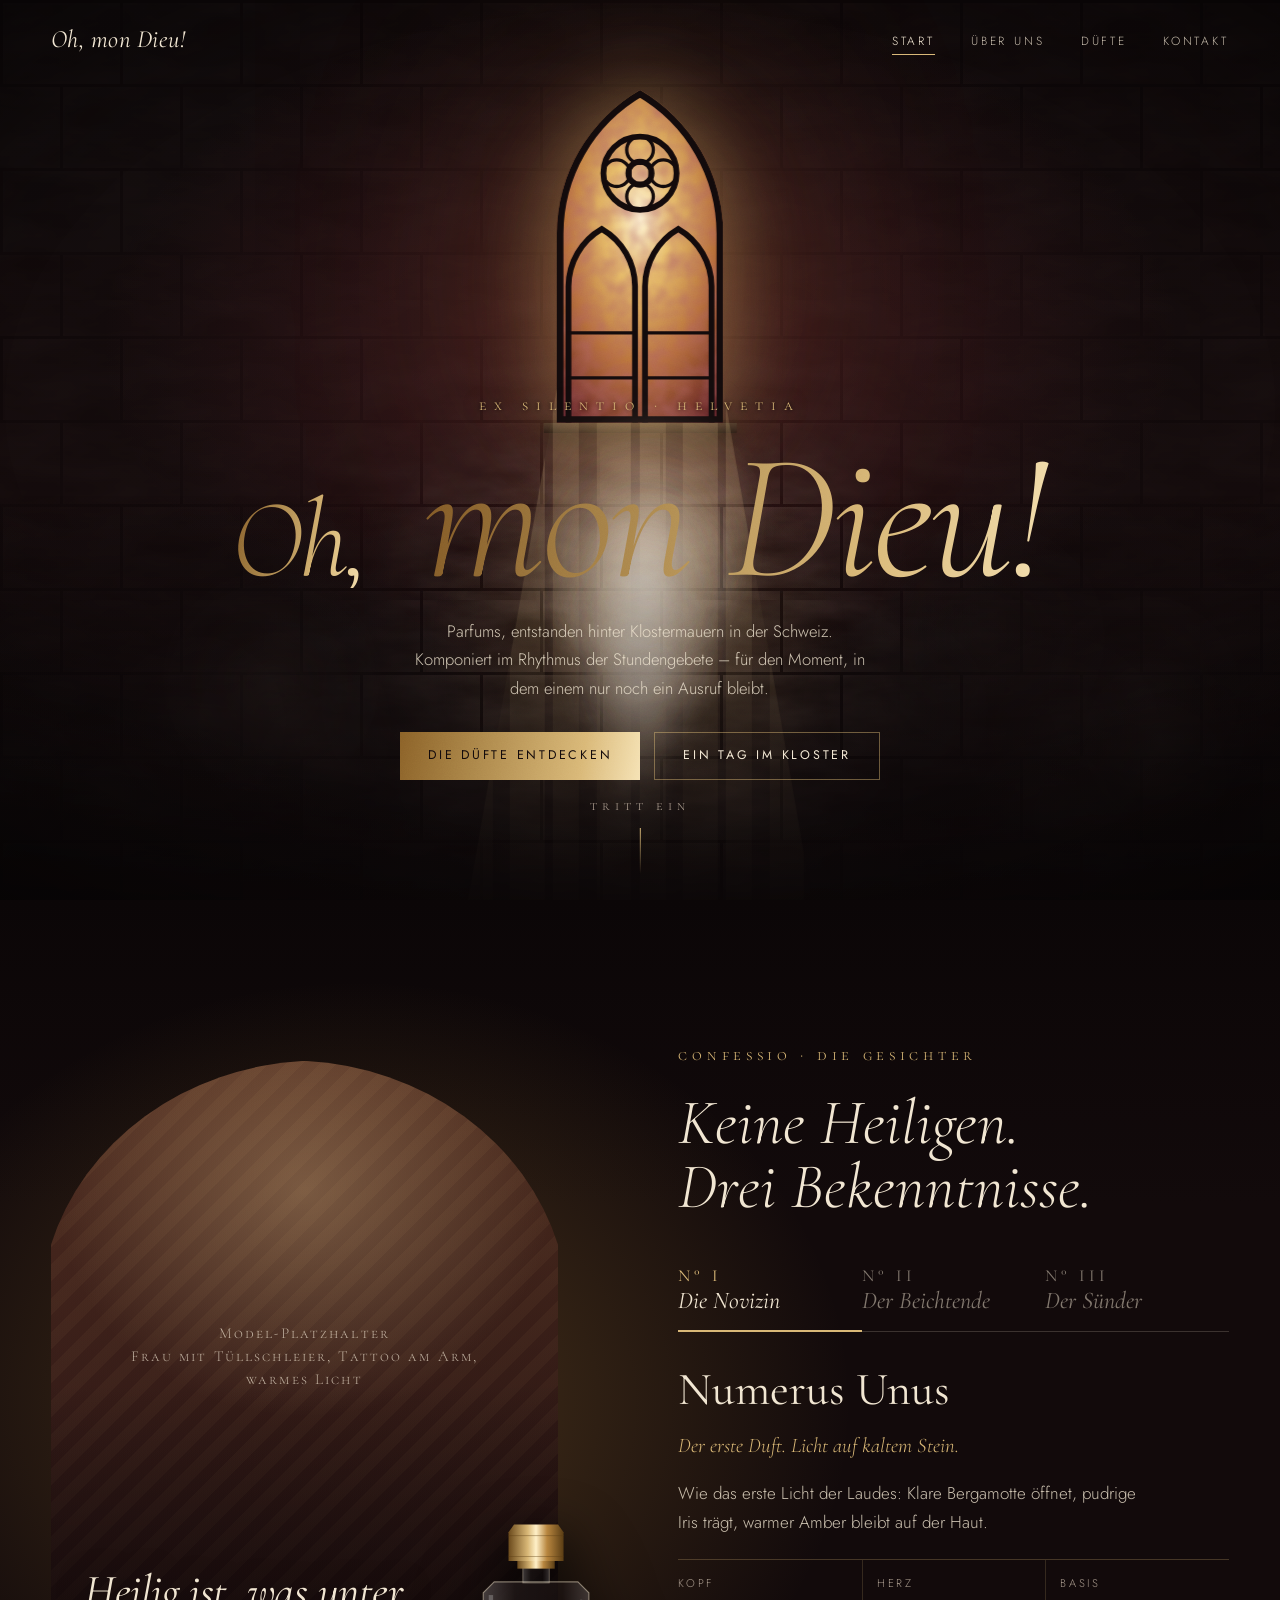
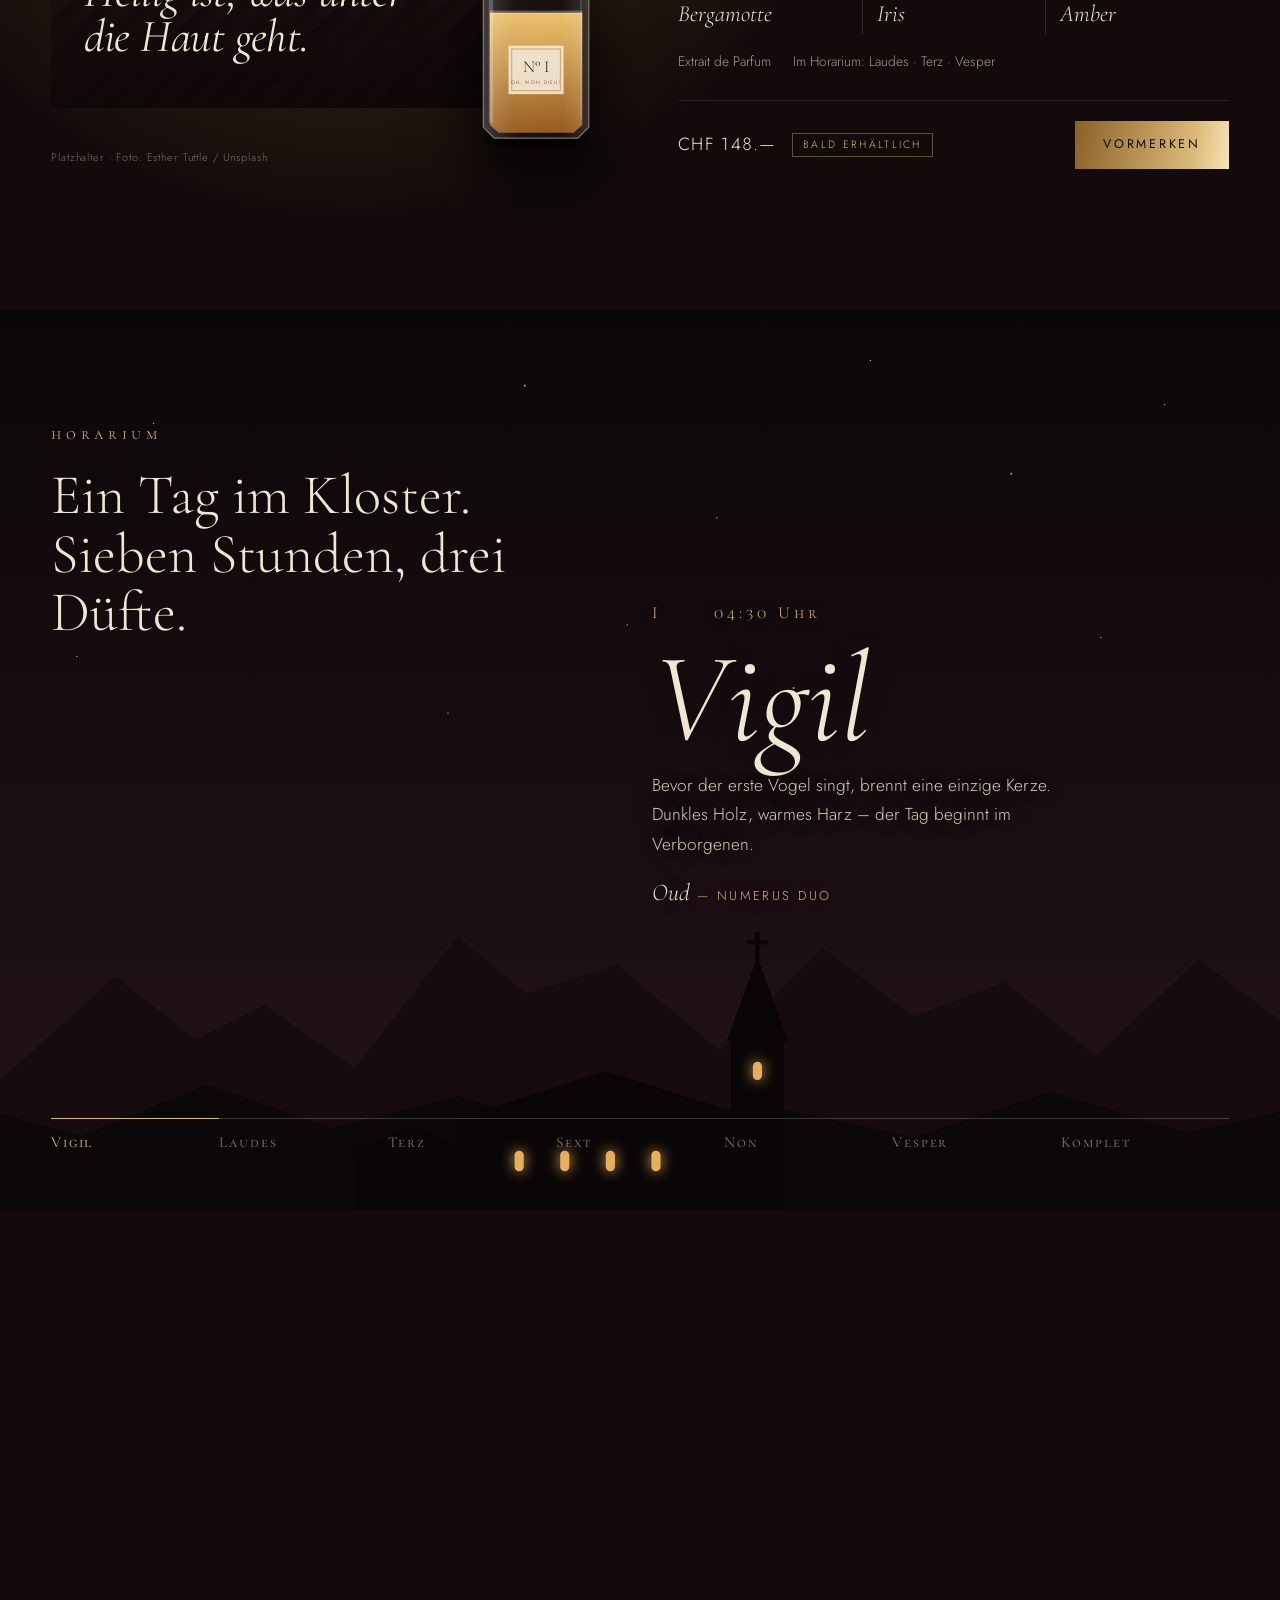
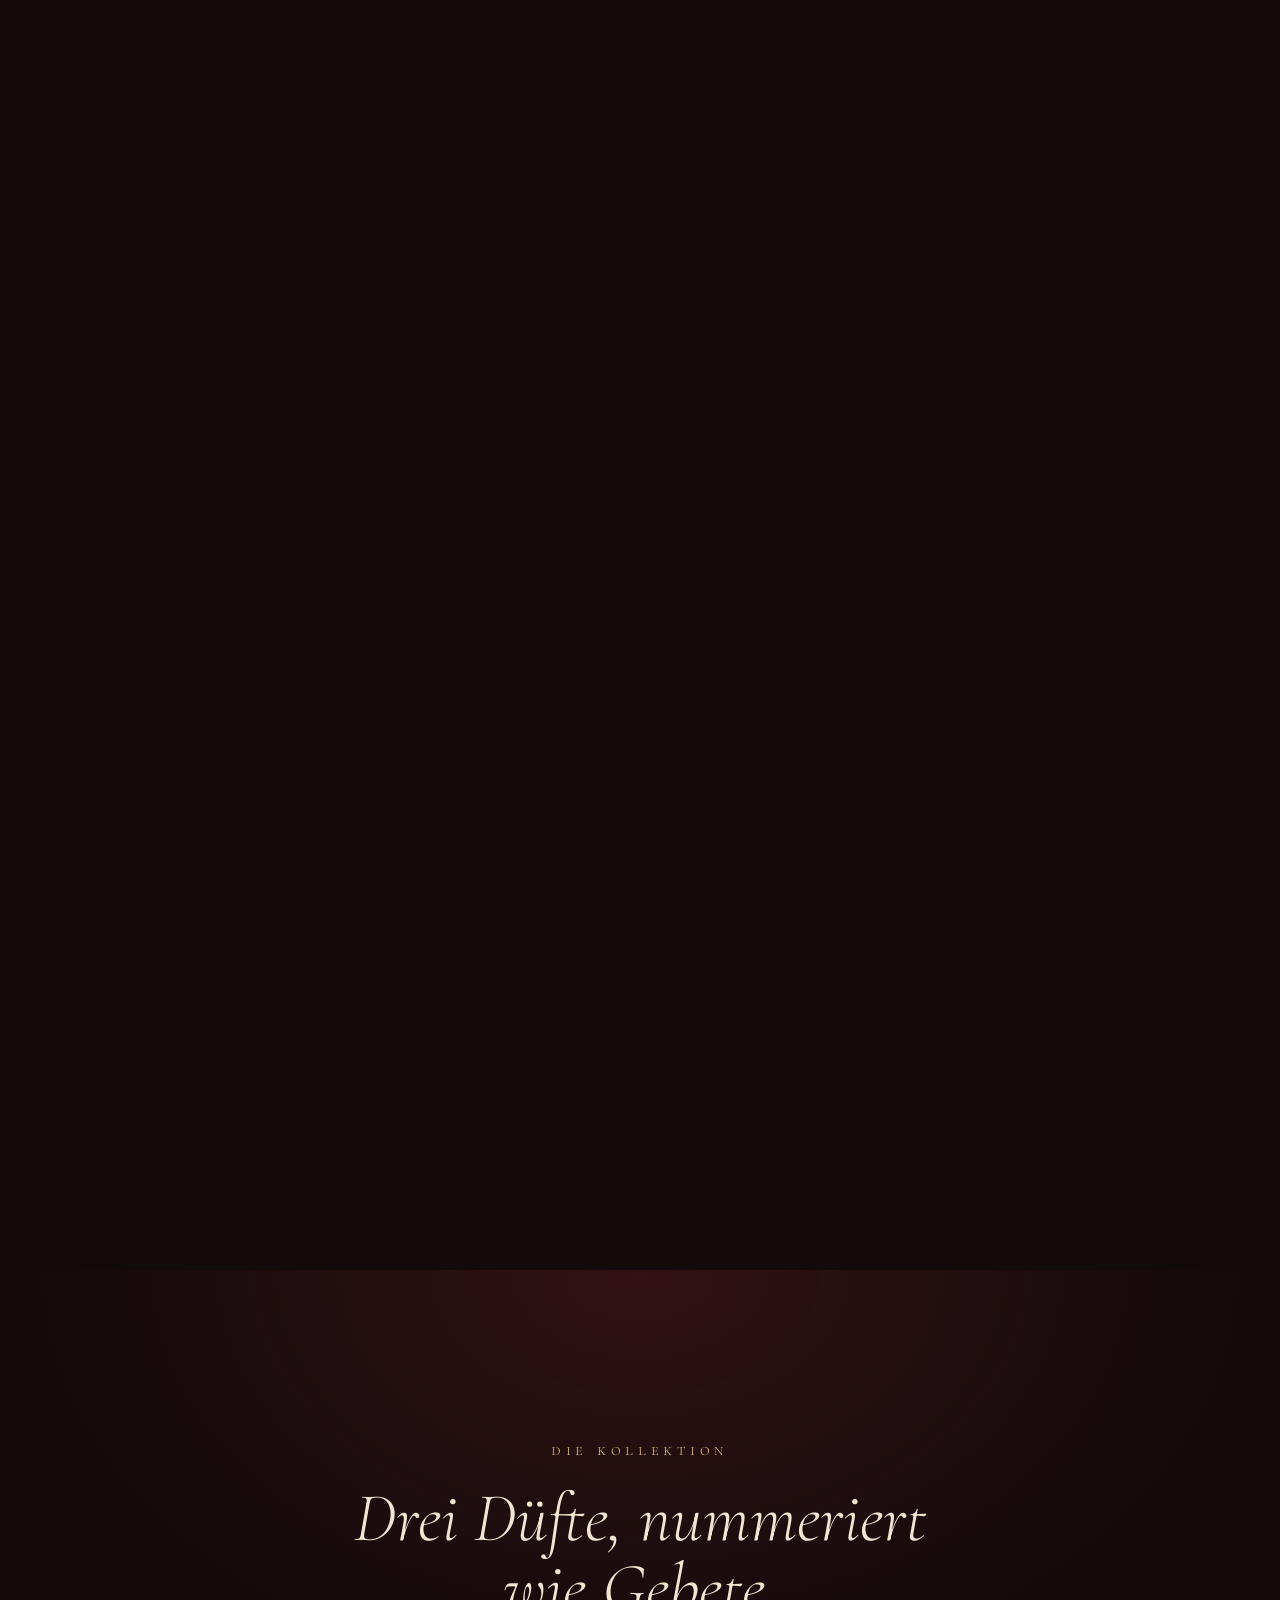
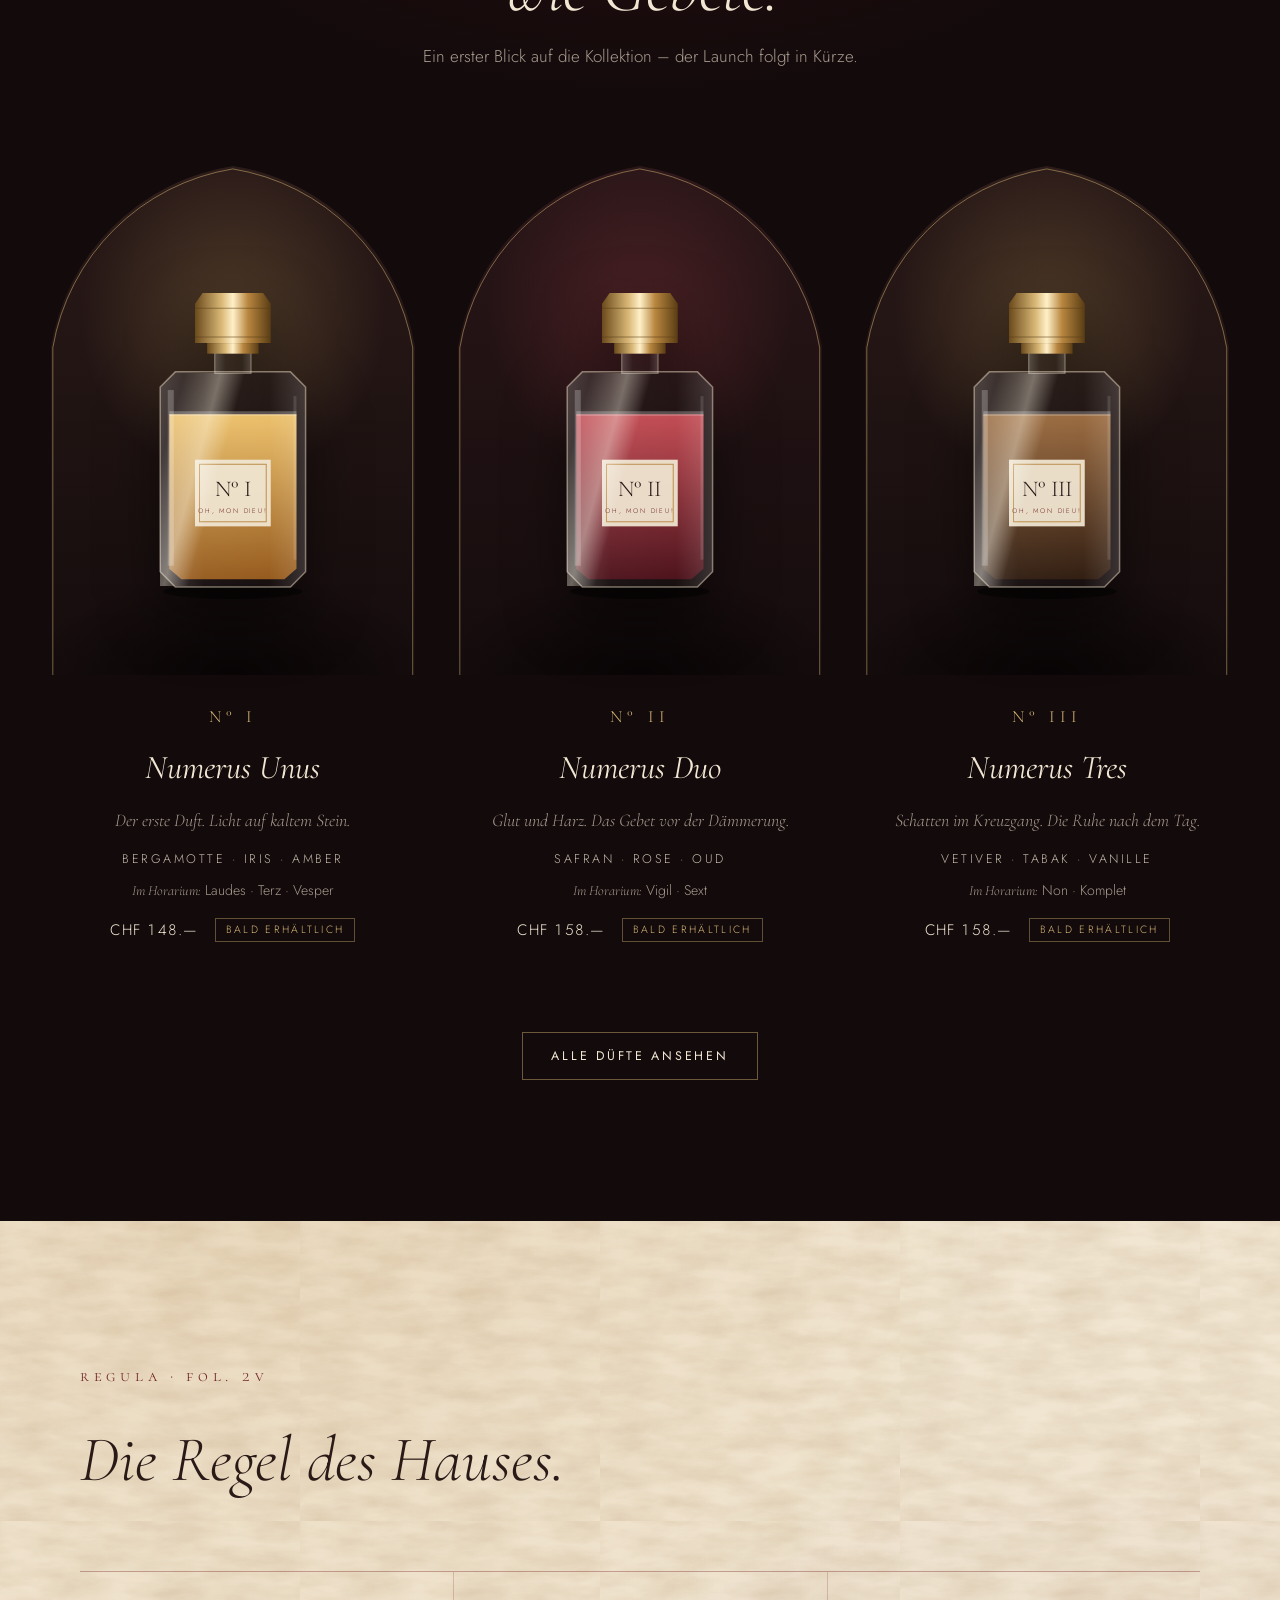
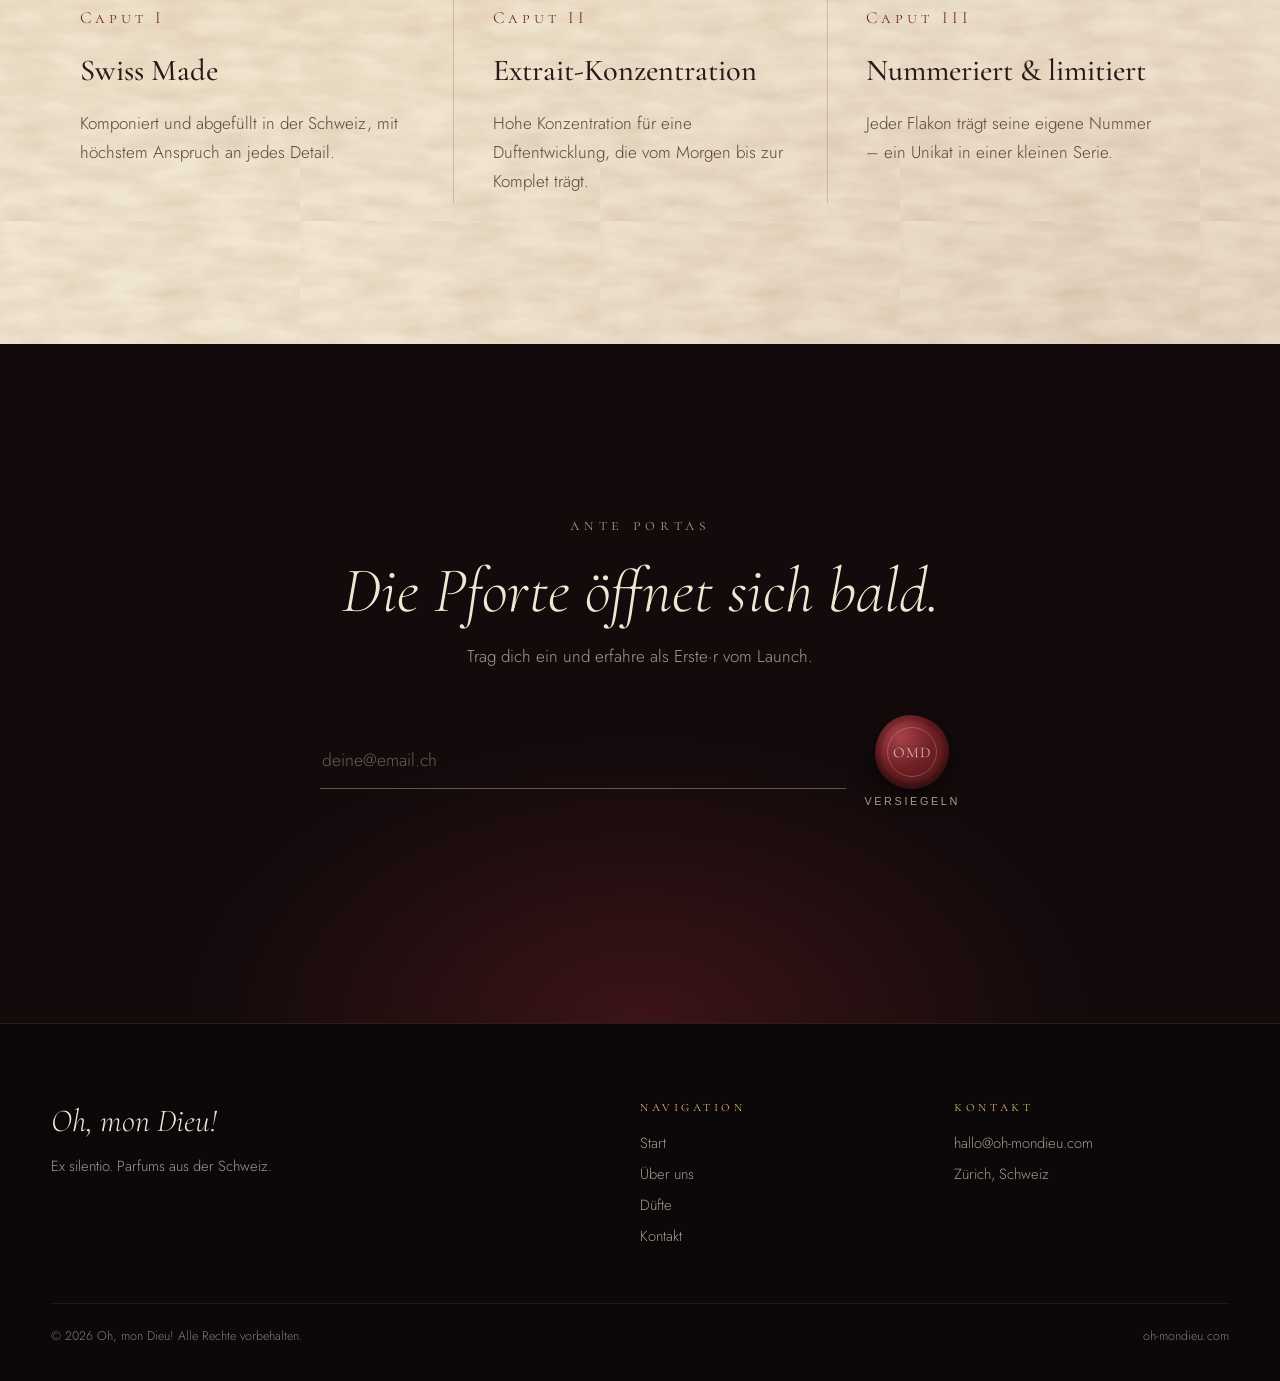
==== commit cc31b8b3: "Startseite: Kampagne „Confessio“ mit Models, Vers-Abschnitt entfernt - Duft-Reiter zeigt jetzt Kampa" ====
--- a/index.html
+++ b/index.html
@@ -32,7 +32,7 @@
   </defs>
 </svg>
 
-<a class="skip" href="#genesis">Zum Inhalt springen</a>
+<a class="skip" href="#duefte">Zum Inhalt springen</a>
 
 <header class="hdr" id="hdr">
   <a href="index.html" class="hdr-logo" aria-label="Oh, mon Dieu! – Startseite">Oh, mon Dieu!</a>
@@ -106,22 +106,159 @@
       </div>
     </div>
 
-    <a class="nave-descend" href="#genesis"><span>Tritt ein</span><i aria-hidden="true"></i></a>
+    <a class="nave-descend" href="#duefte"><span>Tritt ein</span><i aria-hidden="true"></i></a>
   </section>
 
-  <!-- II. GENESIS -->
-  <section class="genesis parchment" id="genesis" aria-labelledby="genesis-title">
-    <div class="folio">
-      <p class="folio-mark">Genesis · fol. 1r</p>
-      <h2 id="genesis-title" class="genesis-title">Am Anfang war die Stille.</h2>
-      <div class="genesis-body">
-        <p class="illuminated"><span class="initial" aria-hidden="true">H</span><span class="sr-only">H</span>inter den Mauern eines Schweizer Klosters verläuft der Tag in einem uralten Rhythmus: beten, arbeiten, schweigen. In dieser Stille ist <em>Oh, mon Dieu!</em> entstanden – nicht als Duft, der flüstert, sondern als Ausruf.</p>
-        <p>Jeder Duft trägt eine Nummer wie ein Kapitel im Stundenbuch: Numerus Unus, Duo, Tres. Komponiert und abgefüllt in der Schweiz, in kleinen, nummerierten Serien – für Menschen, die auffallen, ohne sich zu verstellen.</p>
-      </div>
-      <aside class="marginalia" aria-label="Randnotizen">
-        <p><span>Ex silentio</span> lat. „aus der Stille“ – der Leitsatz des Hauses.</p>
-        <p><span>Numerus</span> lat. „Zahl“ – jeder Flakon trägt seine eigene.</p>
-      </aside>
+  <!-- II. DIE NUMERI (Reiter) -->
+  <section class="duefte" id="duefte" aria-labelledby="duefte-title" style="--glow:#c8923f">
+    <div class="duefte-inner">
+      <div class="stage">
+        <figure class="shot is-active" data-i="0" data-brief="Frau mit Tüllschleier, Tattoo am Arm, warmes Licht">
+          <div class="shot-frame">
+            <img src="https://images.unsplash.com/photo-1640992434161-eb8e1cc8454e?auto=format&amp;fit=crop&amp;w=1100&amp;q=80" alt="Frau mit Schleier und Tattoo am Arm (Platzhalter)" loading="eager" decoding="async" style="object-position:50% 30%">
+          </div>
+          <p class="shot-brief" aria-hidden="true">Model-Platzhalter<br>Frau mit Tüllschleier, Tattoo am Arm, warmes Licht</p>
+          <p class="shot-claim">Heilig ist, was unter die Haut geht.</p>
+          <div class="shot-flakon">
+          <svg class="flakon-svg" viewBox="0 0 120 210" role="img" aria-label="Flakon Numerus Unus">
+            <ellipse cx="60" cy="203" rx="46" ry="5" fill="#000" opacity=".5"/>
+            <polygon points="22,58 98,58 108,68 108,190 98,200 22,200 12,190 12,68" fill="#1a0f10" opacity=".55"/>
+            <polygon points="18,86 102,86 102,188 94,195 26,195 18,188" fill="url(#liq-1)"/>
+            <rect x="18" y="84" width="84" height="3" fill="#fff" opacity=".25"/>
+            <polygon points="22,58 98,58 108,68 108,190 98,200 22,200 12,190 12,68" fill="url(#g-glass)" stroke="rgba(255,240,210,.45)" stroke-width="1"/>
+            <rect x="17" y="70" width="4" height="116" fill="#fff" opacity=".22"/>
+            <rect x="100" y="74" width="2" height="108" fill="#fff" opacity=".12"/>
+            <rect x="35" y="116" width="50" height="44" fill="#f1e6d2" opacity=".94"/>
+            <rect x="38" y="119" width="44" height="38" fill="none" stroke="#b8863f" stroke-width=".6"/>
+            <text x="60" y="140" text-anchor="middle" font-family="'Cormorant SC', Georgia, serif" font-size="15" fill="#2a1a17">N° I</text>
+            <text x="60" y="151" text-anchor="middle" font-family="'Jost', Arial, sans-serif" font-size="4.4" letter-spacing="1.2" fill="#6e1f24">OH, MON DIEU!</text>
+            <rect x="48" y="44" width="24" height="15" fill="url(#g-glass)" stroke="rgba(255,240,210,.35)" stroke-width=".8"/>
+            <rect x="43" y="39" width="34" height="7" fill="url(#g-gold)"/>
+            <polygon points="40,6 80,6 85,13 85,39 35,39 35,13" fill="url(#g-gold)"/>
+            <line x1="35" y1="16" x2="85" y2="16" stroke="#5a3d14" stroke-width=".6" opacity=".6"/>
+            <line x1="35" y1="35" x2="85" y2="35" stroke="#5a3d14" stroke-width=".6" opacity=".6"/>
+          </svg>
+          </div>
+          <figcaption class="shot-credit">Platzhalter · Foto: Esther Tuttle / Unsplash</figcaption>
+        </figure>
+        <figure class="shot" data-i="1" data-brief="Mann mit Gesichtstattoos, halb verhüllt wie im Beichtstuhl">
+          <div class="shot-frame">
+            <img src="https://images.unsplash.com/photo-1676439977212-dff72fea5a0b?auto=format&amp;fit=crop&amp;w=1100&amp;q=80" alt="Mann mit Gesichtstattoos, der sein Gesicht halb mit einem Tuch verdeckt (Platzhalter)" loading="lazy" decoding="async" style="object-position:50% 40%">
+          </div>
+          <p class="shot-brief" aria-hidden="true">Model-Platzhalter<br>Mann mit Gesichtstattoos, halb verhüllt wie im Beichtstuhl</p>
+          <p class="shot-claim">Vergib mir, Vater. Ich rieche zu gut.</p>
+          <div class="shot-flakon">
+          <svg class="flakon-svg" viewBox="0 0 120 210" role="img" aria-label="Flakon Numerus Duo">
+            <ellipse cx="60" cy="203" rx="46" ry="5" fill="#000" opacity=".5"/>
+            <polygon points="22,58 98,58 108,68 108,190 98,200 22,200 12,190 12,68" fill="#1a0f10" opacity=".55"/>
+            <polygon points="18,86 102,86 102,188 94,195 26,195 18,188" fill="url(#liq-2)"/>
+            <rect x="18" y="84" width="84" height="3" fill="#fff" opacity=".25"/>
+            <polygon points="22,58 98,58 108,68 108,190 98,200 22,200 12,190 12,68" fill="url(#g-glass)" stroke="rgba(255,240,210,.45)" stroke-width="1"/>
+            <rect x="17" y="70" width="4" height="116" fill="#fff" opacity=".22"/>
+            <rect x="100" y="74" width="2" height="108" fill="#fff" opacity=".12"/>
+            <rect x="35" y="116" width="50" height="44" fill="#f1e6d2" opacity=".94"/>
+            <rect x="38" y="119" width="44" height="38" fill="none" stroke="#b8863f" stroke-width=".6"/>
+            <text x="60" y="140" text-anchor="middle" font-family="'Cormorant SC', Georgia, serif" font-size="15" fill="#2a1a17">N° II</text>
+            <text x="60" y="151" text-anchor="middle" font-family="'Jost', Arial, sans-serif" font-size="4.4" letter-spacing="1.2" fill="#6e1f24">OH, MON DIEU!</text>
+            <rect x="48" y="44" width="24" height="15" fill="url(#g-glass)" stroke="rgba(255,240,210,.35)" stroke-width=".8"/>
+            <rect x="43" y="39" width="34" height="7" fill="url(#g-gold)"/>
+            <polygon points="40,6 80,6 85,13 85,39 35,39 35,13" fill="url(#g-gold)"/>
+            <line x1="35" y1="16" x2="85" y2="16" stroke="#5a3d14" stroke-width=".6" opacity=".6"/>
+            <line x1="35" y1="35" x2="85" y2="35" stroke="#5a3d14" stroke-width=".6" opacity=".6"/>
+          </svg>
+          </div>
+          <figcaption class="shot-credit">Platzhalter · Foto: Megan Ruth / Unsplash</figcaption>
+        </figure>
+        <figure class="shot" data-i="2" data-brief="Tätowierter Oberkörper, direkter Blick, harter Schatten">
+          <div class="shot-frame">
+            <img src="https://images.unsplash.com/photo-1652335543434-69331d29a41b?auto=format&amp;fit=crop&amp;w=1100&amp;q=80" alt="Tätowierter Mann im Porträt (Platzhalter)" loading="lazy" decoding="async" style="object-position:50% 35%">
+          </div>
+          <p class="shot-brief" aria-hidden="true">Model-Platzhalter<br>Tätowierter Oberkörper, direkter Blick, harter Schatten</p>
+          <p class="shot-claim">Sünde riecht besser, als man dir erzählt hat.</p>
+          <div class="shot-flakon">
+          <svg class="flakon-svg" viewBox="0 0 120 210" role="img" aria-label="Flakon Numerus Tres">
+            <ellipse cx="60" cy="203" rx="46" ry="5" fill="#000" opacity=".5"/>
+            <polygon points="22,58 98,58 108,68 108,190 98,200 22,200 12,190 12,68" fill="#1a0f10" opacity=".55"/>
+            <polygon points="18,86 102,86 102,188 94,195 26,195 18,188" fill="url(#liq-3)"/>
+            <rect x="18" y="84" width="84" height="3" fill="#fff" opacity=".25"/>
+            <polygon points="22,58 98,58 108,68 108,190 98,200 22,200 12,190 12,68" fill="url(#g-glass)" stroke="rgba(255,240,210,.45)" stroke-width="1"/>
+            <rect x="17" y="70" width="4" height="116" fill="#fff" opacity=".22"/>
+            <rect x="100" y="74" width="2" height="108" fill="#fff" opacity=".12"/>
+            <rect x="35" y="116" width="50" height="44" fill="#f1e6d2" opacity=".94"/>
+            <rect x="38" y="119" width="44" height="38" fill="none" stroke="#b8863f" stroke-width=".6"/>
+            <text x="60" y="140" text-anchor="middle" font-family="'Cormorant SC', Georgia, serif" font-size="15" fill="#2a1a17">N° III</text>
+            <text x="60" y="151" text-anchor="middle" font-family="'Jost', Arial, sans-serif" font-size="4.4" letter-spacing="1.2" fill="#6e1f24">OH, MON DIEU!</text>
+            <rect x="48" y="44" width="24" height="15" fill="url(#g-glass)" stroke="rgba(255,240,210,.35)" stroke-width=".8"/>
+            <rect x="43" y="39" width="34" height="7" fill="url(#g-gold)"/>
+            <polygon points="40,6 80,6 85,13 85,39 35,39 35,13" fill="url(#g-gold)"/>
+            <line x1="35" y1="16" x2="85" y2="16" stroke="#5a3d14" stroke-width=".6" opacity=".6"/>
+            <line x1="35" y1="35" x2="85" y2="35" stroke="#5a3d14" stroke-width=".6" opacity=".6"/>
+          </svg>
+          </div>
+          <figcaption class="shot-credit">Platzhalter · Foto: Moreno Matković / Unsplash</figcaption>
+        </figure>
+      </div>
+      <div class="duefte-side">
+        <p class="kicker">Confessio · Die Gesichter</p>
+        <h2 id="duefte-title" class="duefte-title">Keine Heiligen.<br>Drei Bekenntnisse.</h2>
+        <div class="tabs" role="tablist" aria-label="Düfte">
+        <button type="button" role="tab" class="tab is-active" id="tab-1" aria-selected="true" aria-controls="panel-1" tabindex="0" data-glow="#c8923f">
+          <span class="tab-num">N° I</span><span class="tab-name">Die Novizin</span>
+        </button>
+        <button type="button" role="tab" class="tab" id="tab-2" aria-selected="false" aria-controls="panel-2" tabindex="-1" data-glow="#b8404a">
+          <span class="tab-num">N° II</span><span class="tab-name">Der Beichtende</span>
+        </button>
+        <button type="button" role="tab" class="tab" id="tab-3" aria-selected="false" aria-controls="panel-3" tabindex="-1" data-glow="#9a6a3e">
+          <span class="tab-num">N° III</span><span class="tab-name">Der Sünder</span>
+        </button>
+          <span class="tab-ink" aria-hidden="true"></span>
+        </div>
+      <div class="panel is-active" role="tabpanel" id="panel-1" aria-labelledby="tab-1" tabindex="0">
+        <h3 class="panel-name">Numerus Unus</h3>
+        <p class="panel-line">Der erste Duft. Licht auf kaltem Stein.</p>
+        <p class="panel-desc">Wie das erste Licht der Laudes: Klare Bergamotte öffnet, pudrige Iris trägt, warmer Amber bleibt auf der Haut.</p>
+        <dl class="pyramid">
+          <div><dt>Kopf</dt><dd>Bergamotte</dd></div>
+          <div><dt>Herz</dt><dd>Iris</dd></div>
+          <div><dt>Basis</dt><dd>Amber</dd></div>
+        </dl>
+        <p class="panel-meta"><span>Extrait de Parfum</span><span>Im Horarium: Laudes · Terz · Vesper</span></p>
+        <div class="panel-buy">
+          <p class="panel-price">CHF 148.— <span class="soon">Bald erhältlich</span></p>
+          <a class="btn btn-gold" href="kontakt.html?produkt=Numerus%20Unus" data-product-id="numerus-unus">Vormerken</a>
+        </div>
+      </div>
+      <div class="panel" role="tabpanel" id="panel-2" aria-labelledby="tab-2" tabindex="0" hidden>
+        <h3 class="panel-name">Numerus Duo</h3>
+        <p class="panel-line">Glut und Harz. Das Gebet vor der Dämmerung.</p>
+        <p class="panel-desc">Das Gebet vor der Dämmerung: leuchtender Safran, samtige Rose und darunter das dunkle Harz des Oud.</p>
+        <dl class="pyramid">
+          <div><dt>Kopf</dt><dd>Safran</dd></div>
+          <div><dt>Herz</dt><dd>Rose</dd></div>
+          <div><dt>Basis</dt><dd>Oud</dd></div>
+        </dl>
+        <p class="panel-meta"><span>Extrait de Parfum</span><span>Im Horarium: Vigil · Sext</span></p>
+        <div class="panel-buy">
+          <p class="panel-price">CHF 158.— <span class="soon">Bald erhältlich</span></p>
+          <a class="btn btn-gold" href="kontakt.html?produkt=Numerus%20Duo" data-product-id="numerus-duo">Vormerken</a>
+        </div>
+      </div>
+      <div class="panel" role="tabpanel" id="panel-3" aria-labelledby="tab-3" tabindex="0" hidden>
+        <h3 class="panel-name">Numerus Tres</h3>
+        <p class="panel-line">Schatten im Kreuzgang. Die Ruhe nach dem Tag.</p>
+        <p class="panel-desc">Die Ruhe nach dem Tag: erdiges Vetiver, weicher Tabak und eine Vanille, die bis zur Komplet bleibt.</p>
+        <dl class="pyramid">
+          <div><dt>Kopf</dt><dd>Vetiver</dd></div>
+          <div><dt>Herz</dt><dd>Tabak</dd></div>
+          <div><dt>Basis</dt><dd>Vanille</dd></div>
+        </dl>
+        <p class="panel-meta"><span>Extrait de Parfum</span><span>Im Horarium: Non · Komplet</span></p>
+        <div class="panel-buy">
+          <p class="panel-price">CHF 158.— <span class="soon">Bald erhältlich</span></p>
+          <a class="btn btn-gold" href="kontakt.html?produkt=Numerus%20Tres" data-product-id="numerus-tres">Vormerken</a>
+        </div>
+      </div>
+      </div>
     </div>
   </section>
 
@@ -324,14 +461,6 @@
     <p class="numeri-more"><a class="btn btn-ghost" href="produkte.html">Alle Düfte ansehen</a></p>
   </section>
 
-  <!-- V. DER VERS -->
-  <section class="verse" id="verse" aria-label="Inspiration">
-    <blockquote class="verse-quote" id="verse-quote">
-      <p>Trag immer schöne Kleider und salbe dein Gesicht mit duftenden Ölen.</p>
-    </blockquote>
-    <p class="verse-cite">Prediger 9 · HFA — Inspiration für Numerus Unus</p>
-  </section>
-
   <!-- VI. DIE REGEL -->
   <section class="regula parchment" aria-labelledby="regula-title">
     <header class="regula-head">
--- a/css/home.css
+++ b/css/home.css
@@ -296,40 +296,151 @@
 }
 .parchment .folio-mark { color: var(--bordeaux); }
 
-.genesis { padding: clamp(90px, 12vw, 170px) var(--gutter); }
-.folio {
-  max-width: 1120px; margin: 0 auto;
-  display: grid; grid-template-columns: minmax(0, 1fr) 240px; column-gap: clamp(32px, 6vw, 96px); row-gap: 28px;
-}
-.folio-mark, .genesis-title { grid-column: 1 / -1; }
-.genesis-title {
-  font-weight: 300; font-style: italic; color: var(--tinte);
-  font-size: clamp(2.6rem, 6.4vw, 5.6rem); line-height: 1; letter-spacing: -.015em;
-  max-width: 14ch;
-}
-.genesis-body { display: grid; gap: 22px; max-width: var(--measure); font-size: 1.08rem; color: var(--tinte-soft); margin-top: 20px; }
-.genesis-body em { color: var(--bordeaux); }
-.illuminated { font-size: 1.22rem; color: var(--tinte); line-height: 1.75; }
-.initial {
-  float: left;
-  display: grid; place-items: center;
-  width: 1.05em; height: 1.05em; margin: .08em .16em 0 0;
-  font-family: var(--f-display); font-style: italic; font-weight: 500; font-size: 4.3rem;
-  line-height: 1;
-  color: var(--gold-hell);
+
+
+/* ===========================================================
+   II. DIE NUMERI — Reiter mit den Düften
+   =========================================================== */
+.duefte {
+  --glow: #c8923f;
+  position: relative; overflow: hidden;
+  padding: clamp(90px, 11vw, 150px) var(--gutter);
   background:
-    radial-gradient(circle at 30% 25%, rgba(255, 240, 200, .18), transparent 60%),
-    var(--bordeaux);
-  outline: 1px solid var(--gold); outline-offset: 4px;
-  box-shadow: inset 0 0 0 1px rgba(217, 184, 119, .5);
-}
-.marginalia {
-  align-self: end;
-  display: grid; gap: 22px;
-  padding-left: 22px; border-left: 1px solid rgba(184, 134, 63, .6);
-  font-family: var(--f-display); font-style: italic; font-size: 1.05rem; line-height: 1.45; color: var(--tinte-soft);
-}
-.marginalia span { display: block; font-family: var(--f-caps); font-style: normal; letter-spacing: .18em; font-size: .92rem; color: var(--bordeaux); }
+    radial-gradient(ellipse 55% 60% at 28% 50%, color-mix(in srgb, var(--glow) 30%, transparent), transparent 70%),
+    linear-gradient(180deg, #0b0607, var(--nacht) 30%, var(--nacht));
+  transition: background 1s var(--ease);
+}
+.duefte-inner {
+  max-width: 1240px; margin: 0 auto;
+  display: grid; grid-template-columns: minmax(0, 1fr) minmax(0, 1fr);
+  gap: clamp(32px, 6vw, 100px); align-items: center;
+}
+
+/* Bühne: Kampagnenbild */
+.stage {
+  position: relative; aspect-ratio: 4 / 5; max-width: 100%;
+}
+.shot {
+  position: absolute; inset: 0; margin: 0;
+  opacity: 0; visibility: hidden;
+  transition: opacity .9s var(--ease), visibility .9s;
+}
+.shot.is-active { opacity: 1; visibility: visible; }
+.shot-frame {
+  position: absolute; inset: 0 8% 6% 0;
+  overflow: hidden;
+  background:
+    repeating-linear-gradient(135deg, rgba(217, 184, 119, .06) 0 12px, transparent 12px 24px),
+    linear-gradient(160deg, #2a1618, #120a0b);
+  -webkit-mask: url("data:image/svg+xml,%3Csvg xmlns='http://www.w3.org/2000/svg' viewBox='0 0 100 140' preserveAspectRatio='none'%3E%3Cpath d='M0,140 L0,40 A55,55 0 0 1 50,0 A55,55 0 0 1 100,40 L100,140Z'/%3E%3C/svg%3E") center / 100% 100% no-repeat;
+          mask: url("data:image/svg+xml,%3Csvg xmlns='http://www.w3.org/2000/svg' viewBox='0 0 100 140' preserveAspectRatio='none'%3E%3Cpath d='M0,140 L0,40 A55,55 0 0 1 50,0 A55,55 0 0 1 100,40 L100,140Z'/%3E%3C/svg%3E") center / 100% 100% no-repeat;
+}
+/* Duoton: Foto schwarzweiss, darüber Bordeaux in den Schatten, Gold im Licht */
+.shot-frame img {
+  position: absolute; inset: 0; width: 100%; height: 100%; object-fit: cover;
+  filter: grayscale(1) contrast(1.18) brightness(.92);
+  transform: scale(1.08);
+  transition: transform 6s var(--ease);
+}
+.shot.is-active .shot-frame img { transform: scale(1); }
+.shot-frame::before, .shot-frame::after { content: ""; position: absolute; inset: 0; pointer-events: none; z-index: 1; }
+.shot-frame::before { background: linear-gradient(180deg, color-mix(in srgb, var(--glow) 55%, #6e1f24), #2a0d10); mix-blend-mode: multiply; }
+.shot-frame::after {
+  background:
+    radial-gradient(ellipse 70% 50% at 50% 20%, rgba(255, 220, 160, .28), transparent 70%),
+    linear-gradient(180deg, transparent 50%, rgba(12, 7, 8, .85) 100%);
+  mix-blend-mode: normal;
+}
+/* Fallback, wenn das Bild nicht lädt: Bildbriefing anzeigen */
+.shot.is-missing .shot-frame img { display: none; }
+.shot.is-missing .shot-frame::before { mix-blend-mode: normal; opacity: .35; }
+.shot-brief { display: none; }
+.shot.is-missing .shot-brief {
+  display: block; position: absolute; z-index: 2; left: 10%; right: 18%; top: 38%;
+  font-family: var(--f-caps); letter-spacing: .14em; font-size: .95rem; line-height: 1.5; color: rgba(241, 230, 210, .7); text-align: center;
+}
+.shot-claim {
+  position: absolute; z-index: 2; left: 6%; right: 18%; bottom: 13%;
+  font-family: var(--f-display); font-style: italic; font-weight: 400;
+  font-size: clamp(2rem, 3.6vw, 3.4rem); line-height: .98; letter-spacing: -.01em;
+  color: var(--pergament); text-wrap: balance;
+  text-shadow: 0 2px 30px rgba(0, 0, 0, .6);
+}
+.shot-flakon {
+  position: absolute; z-index: 3; right: 0; bottom: 0; width: 24%;
+  filter: drop-shadow(0 20px 26px rgba(0, 0, 0, .7));
+}
+.shot-flakon .flakon-svg { display: block; width: 100%; height: auto; }
+.shot-credit {
+  position: absolute; left: 0; bottom: -1.6em;
+  font-size: .68rem; letter-spacing: .08em; color: rgba(168, 154, 141, .7);
+}
+@media (prefers-reduced-motion: no-preference) {
+  .js .shot.is-active .shot-claim { animation: rise-blur 1.2s var(--ease) .15s both; }
+  .js .shot.is-active .shot-flakon { animation: rise 1.2s var(--ease) .3s both; }
+}
+
+/* Seite mit Reitern */
+.duefte-side { display: grid; gap: 22px; align-content: center; }
+.duefte-title { font-weight: 300; font-style: italic; font-size: clamp(2.4rem, 5vw, 4.4rem); line-height: 1; }
+.tabs {
+  position: relative; display: grid; grid-template-columns: repeat(3, minmax(0, 1fr));
+  border-bottom: 1px solid rgba(241, 230, 210, .18); margin-top: 10px;
+}
+.tab {
+  display: grid; gap: 2px; justify-items: start;
+  background: none; border: 0; cursor: pointer; text-align: left;
+  padding: 14px 8px 16px 0; color: rgba(241, 230, 210, .5);
+  transition: color .4s var(--ease);
+}
+.tab-num { font-family: var(--f-caps); font-size: 1.05rem; letter-spacing: .24em; }
+.tab-name { font-family: var(--f-display); font-style: italic; font-size: 1.5rem; line-height: 1.1; }
+.tab:hover { color: var(--pergament); }
+.tab.is-active { color: var(--gold-hell); }
+.tab.is-active .tab-name { color: var(--pergament); }
+.tab-ink {
+  position: absolute; left: 0; bottom: -1px; height: 2px; width: calc(100% / 3);
+  background: var(--gold-hell);
+  transform: translateX(calc(var(--tab, 0) * 100%));
+  transition: transform .6s var(--ease);
+}
+
+.panel { display: grid; gap: 16px; padding-top: 12px; }
+.panel[hidden] { display: none !important; }
+.panel:focus-visible { outline-offset: 8px; }
+.js .panel.is-entering > * { animation: rise .8s var(--ease) both; }
+.js .panel.is-entering > :nth-child(2) { animation-delay: .06s; }
+.js .panel.is-entering > :nth-child(3) { animation-delay: .12s; }
+.js .panel.is-entering > :nth-child(4) { animation-delay: .18s; }
+.js .panel.is-entering > :nth-child(5) { animation-delay: .24s; }
+.js .panel.is-entering > :nth-child(6) { animation-delay: .3s; }
+.panel-name { font-size: clamp(2.2rem, 3.6vw, 3.2rem); font-weight: 400; line-height: 1; }
+.panel-line { font-family: var(--f-display); font-style: italic; font-size: 1.3rem; color: var(--gold-hell); }
+.panel-desc { max-width: 46ch; color: rgba(241, 230, 210, .82); }
+.pyramid { margin: 6px 0 0; display: grid; grid-template-columns: repeat(3, minmax(0, 1fr)); border-top: 1px solid rgba(217, 184, 119, .25); }
+.pyramid div { padding: 14px 12px 0 0; display: grid; gap: 2px; }
+.pyramid div + div { padding-left: 14px; border-left: 1px solid rgba(217, 184, 119, .18); }
+.pyramid dt { font-size: .7rem; letter-spacing: .24em; text-transform: uppercase; color: var(--rauch); }
+.pyramid dd { margin: 0; font-family: var(--f-display); font-style: italic; font-size: 1.45rem; color: var(--pergament); }
+.panel-meta { display: flex; flex-wrap: wrap; gap: 6px 22px; font-size: .86rem; color: var(--rauch); }
+.panel-buy { display: flex; flex-wrap: wrap; align-items: center; justify-content: space-between; gap: 16px; margin-top: 10px; padding-top: 20px; border-top: 1px solid rgba(241, 230, 210, .1); }
+.panel-price { font-size: 1.1rem; letter-spacing: .06em; font-variant-numeric: tabular-nums; }
+
+@media (max-width: 900px) {
+  .duefte-inner { grid-template-columns: minmax(0, 1fr); gap: 18px; }
+  .duefte-side { display: contents; }
+  .duefte-side > .kicker { order: 1; }
+  .duefte-title { order: 2; }
+  .tabs { order: 3; }
+  .stage { order: 4; max-width: 460px; width: 100%; margin: 0 auto 26px; }
+  .panel { order: 5; }
+}
+@media (max-width: 560px) {
+  .tab-name { font-size: 1.05rem; }
+  .tab-num { font-size: .9rem; letter-spacing: .16em; }
+  .pyramid dd { font-size: 1.2rem; }
+  .pyramid div + div { padding-left: 10px; }
+}
 
 /* ===========================================================
    III. HORARIUM
@@ -505,29 +616,6 @@
 .numeri-more { text-align: center; margin-top: clamp(56px, 7vw, 88px); }
 
 /* ===========================================================
-   V. VERS
-   =========================================================== */
-.verse {
-  padding: clamp(110px, 16vw, 220px) var(--gutter);
-  background:
-    radial-gradient(ellipse 80% 70% at 50% 50%, var(--bordeaux) 0%, var(--bordeaux-deep) 55%, var(--nacht) 100%);
-  text-align: center;
-  display: grid; justify-items: center; gap: 36px;
-}
-.verse-quote { margin: 0; max-width: 18ch; }
-.verse-quote p {
-  font-family: var(--f-display); font-weight: 300; font-style: italic;
-  font-size: clamp(2.4rem, 6.4vw, 5.8rem); line-height: 1.05; color: var(--pergament);
-  text-wrap: balance;
-}
-.verse-quote p::before { content: "„"; color: var(--gold-hell); }
-.verse-quote p::after { content: "“"; color: var(--gold-hell); }
-.js .verse .w { opacity: .28; transition: opacity .6s var(--ease), color .6s var(--ease); }
-.js .verse .w.lit { opacity: 1; }
-.js .verse .w.gild { color: var(--gold-hell); }
-.verse-cite { font-family: var(--f-caps); letter-spacing: .26em; color: var(--gold-hell); font-size: 1rem; text-transform: lowercase; }
-
-/* ===========================================================
    VI. REGULA
    =========================================================== */
 .regula { padding: clamp(90px, 11vw, 150px) var(--gutter); }
@@ -606,8 +694,6 @@
    Responsive
    =========================================================== */
 @media (max-width: 900px) {
-  .folio { grid-template-columns: minmax(0, 1fr); }
-  .marginalia { align-self: start; }
   .niches { grid-template-columns: minmax(0, 1fr); max-width: 420px; gap: 72px; }
   .regula-list { grid-template-columns: minmax(0, 1fr); }
   .regula-list li, .regula-list li + li { padding: 26px 0; border-left: 0; border-bottom: 1px solid rgba(110, 31, 36, .2); }
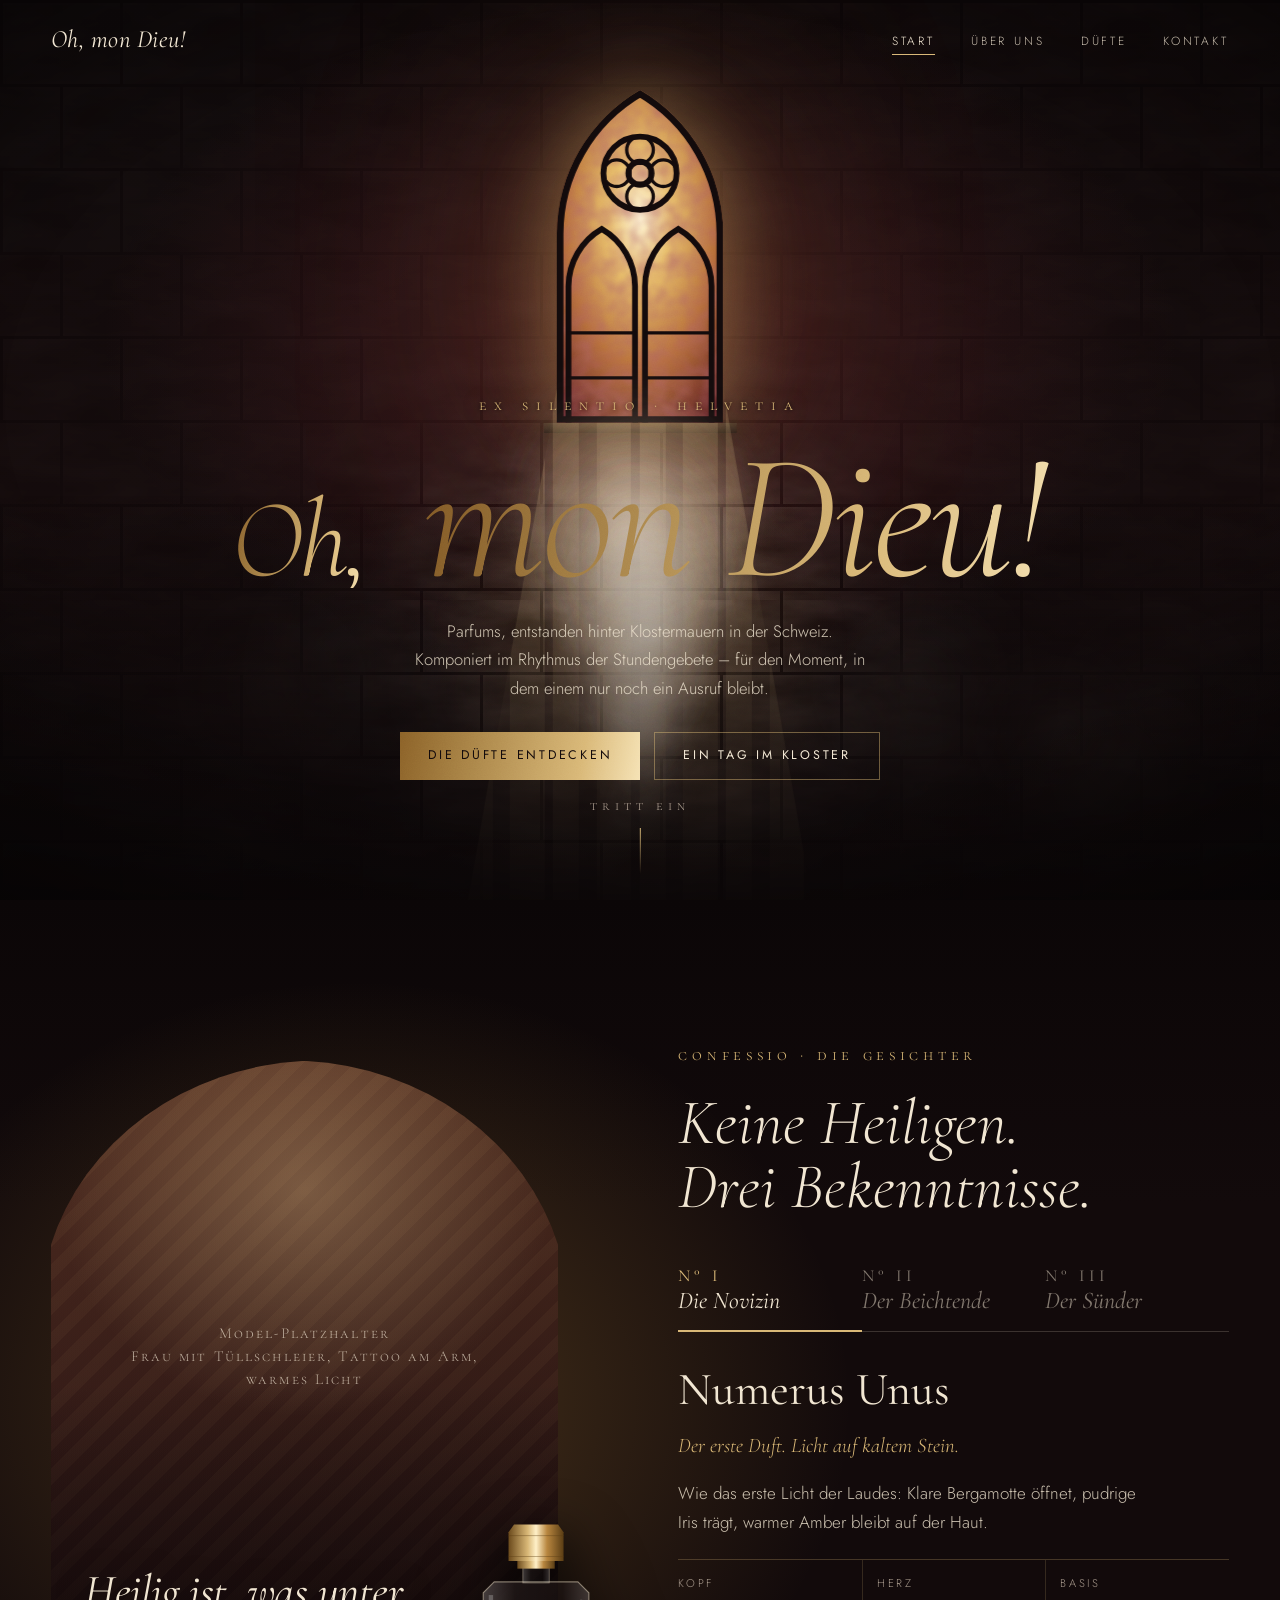
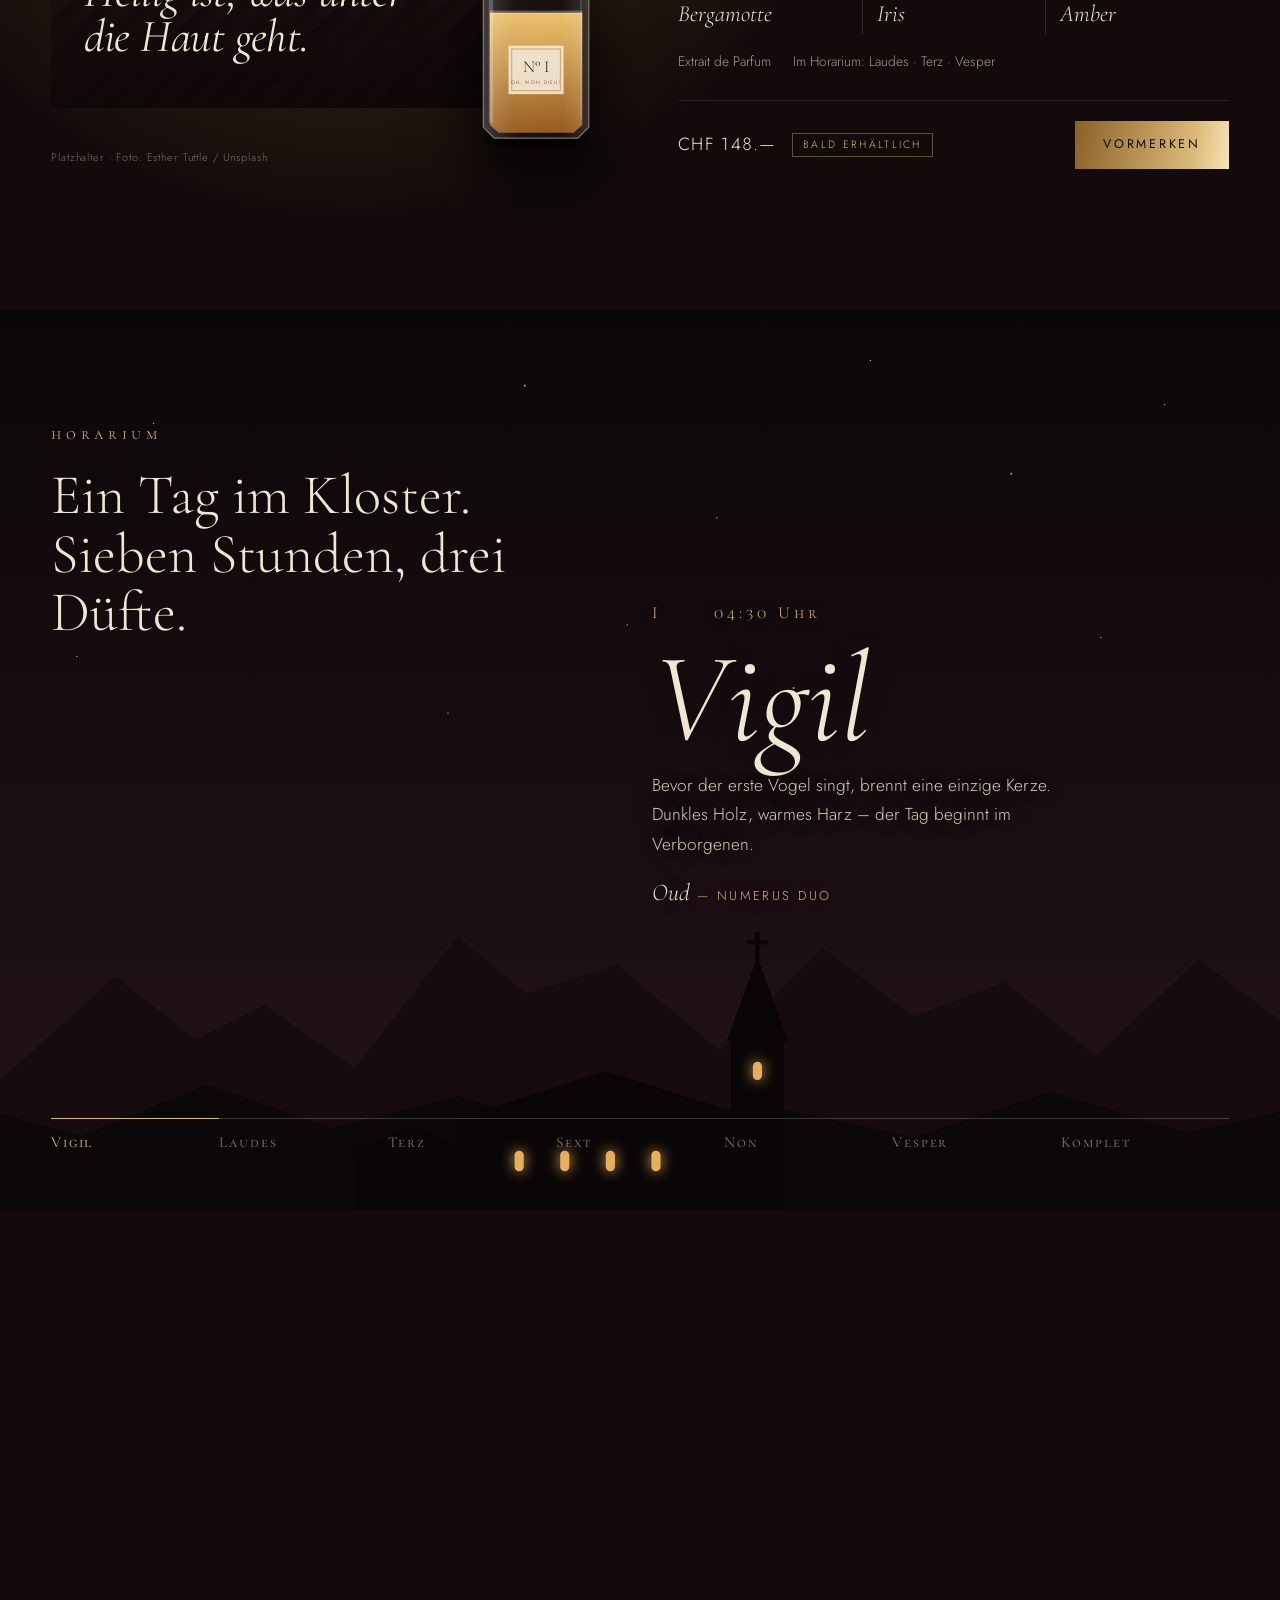
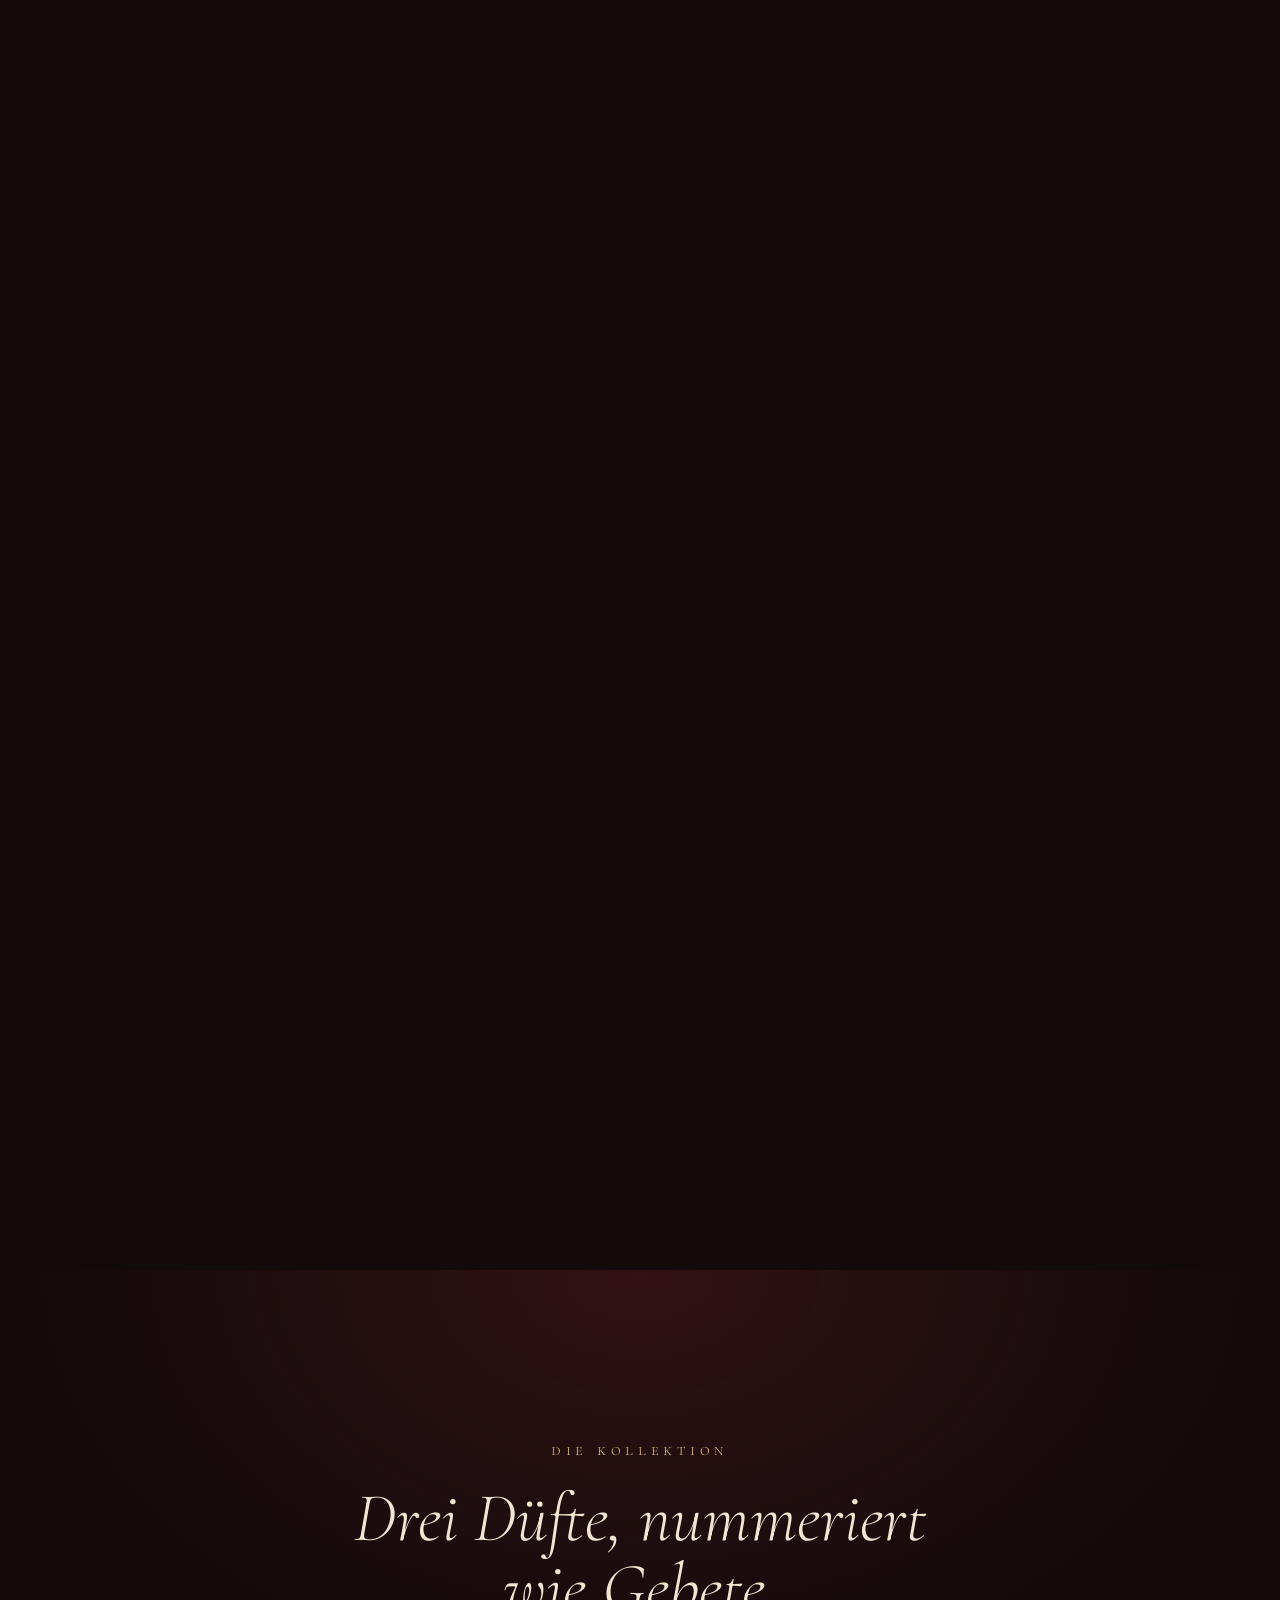
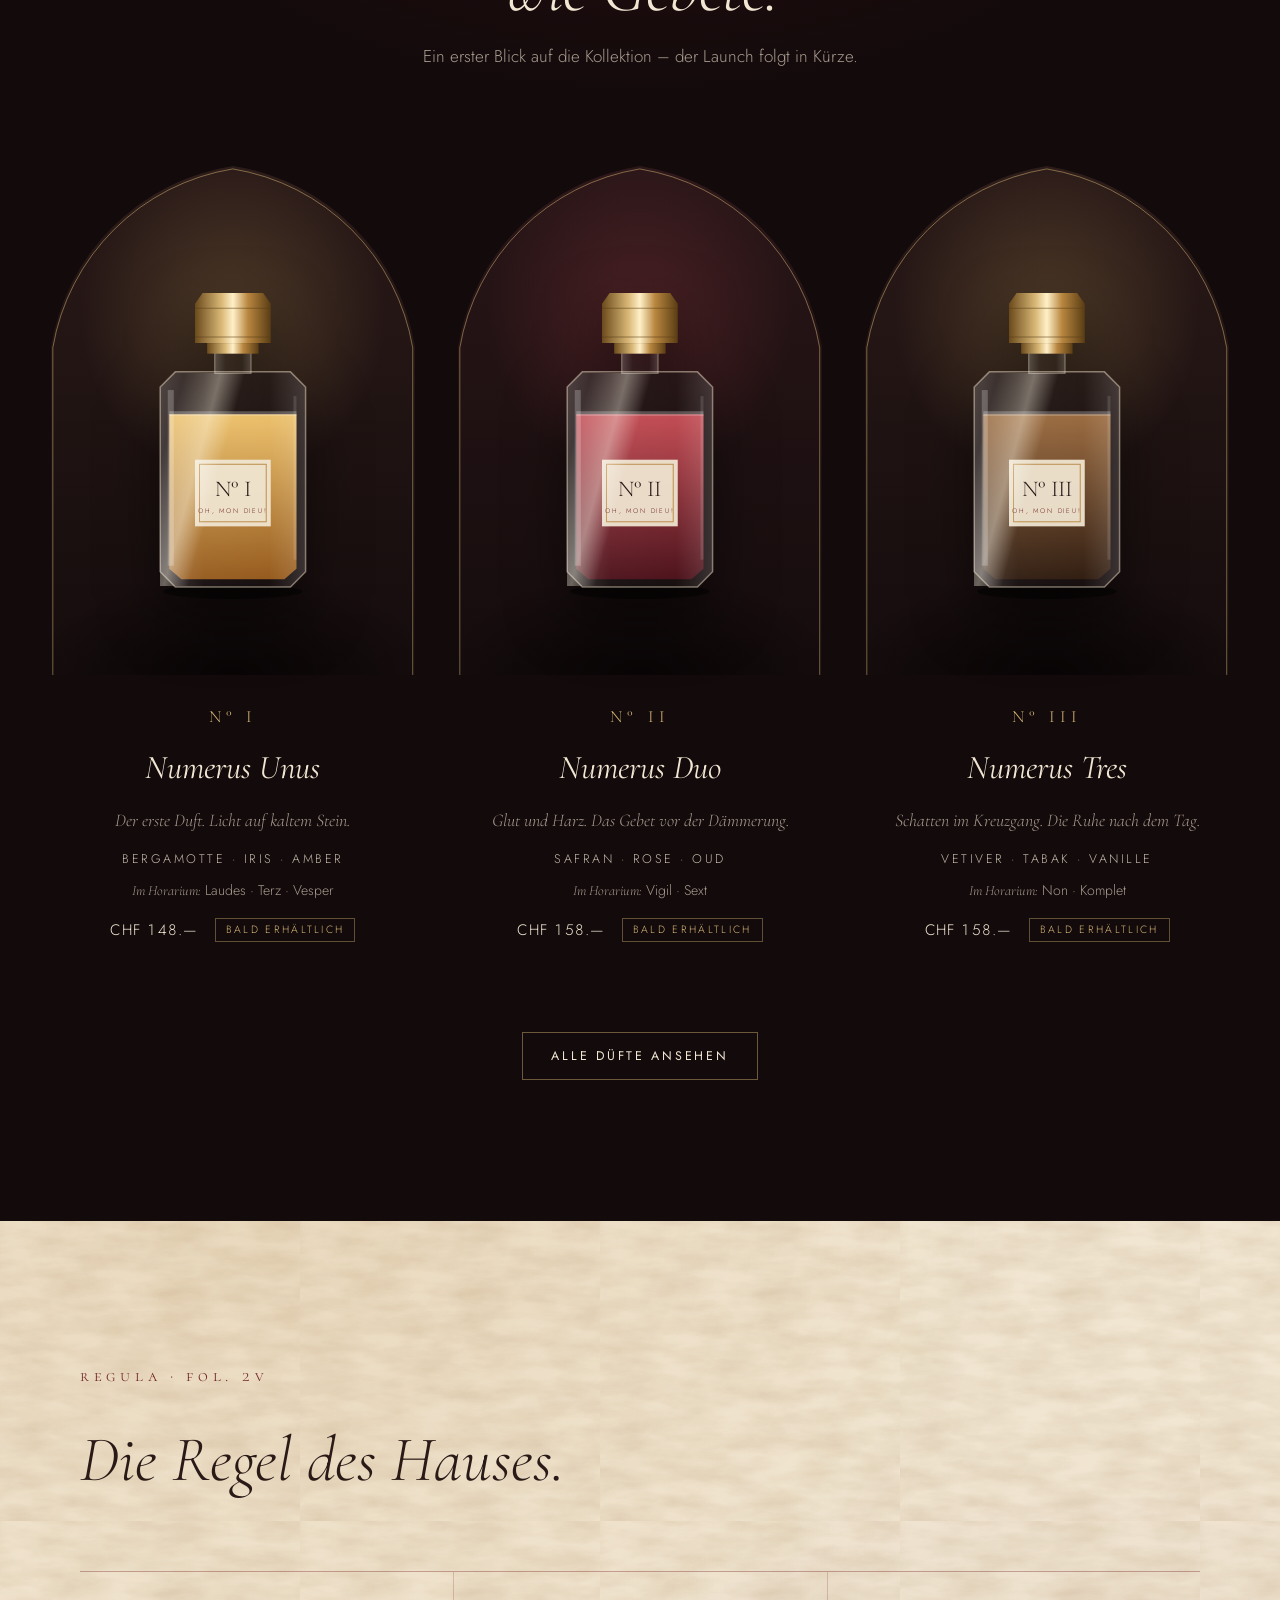
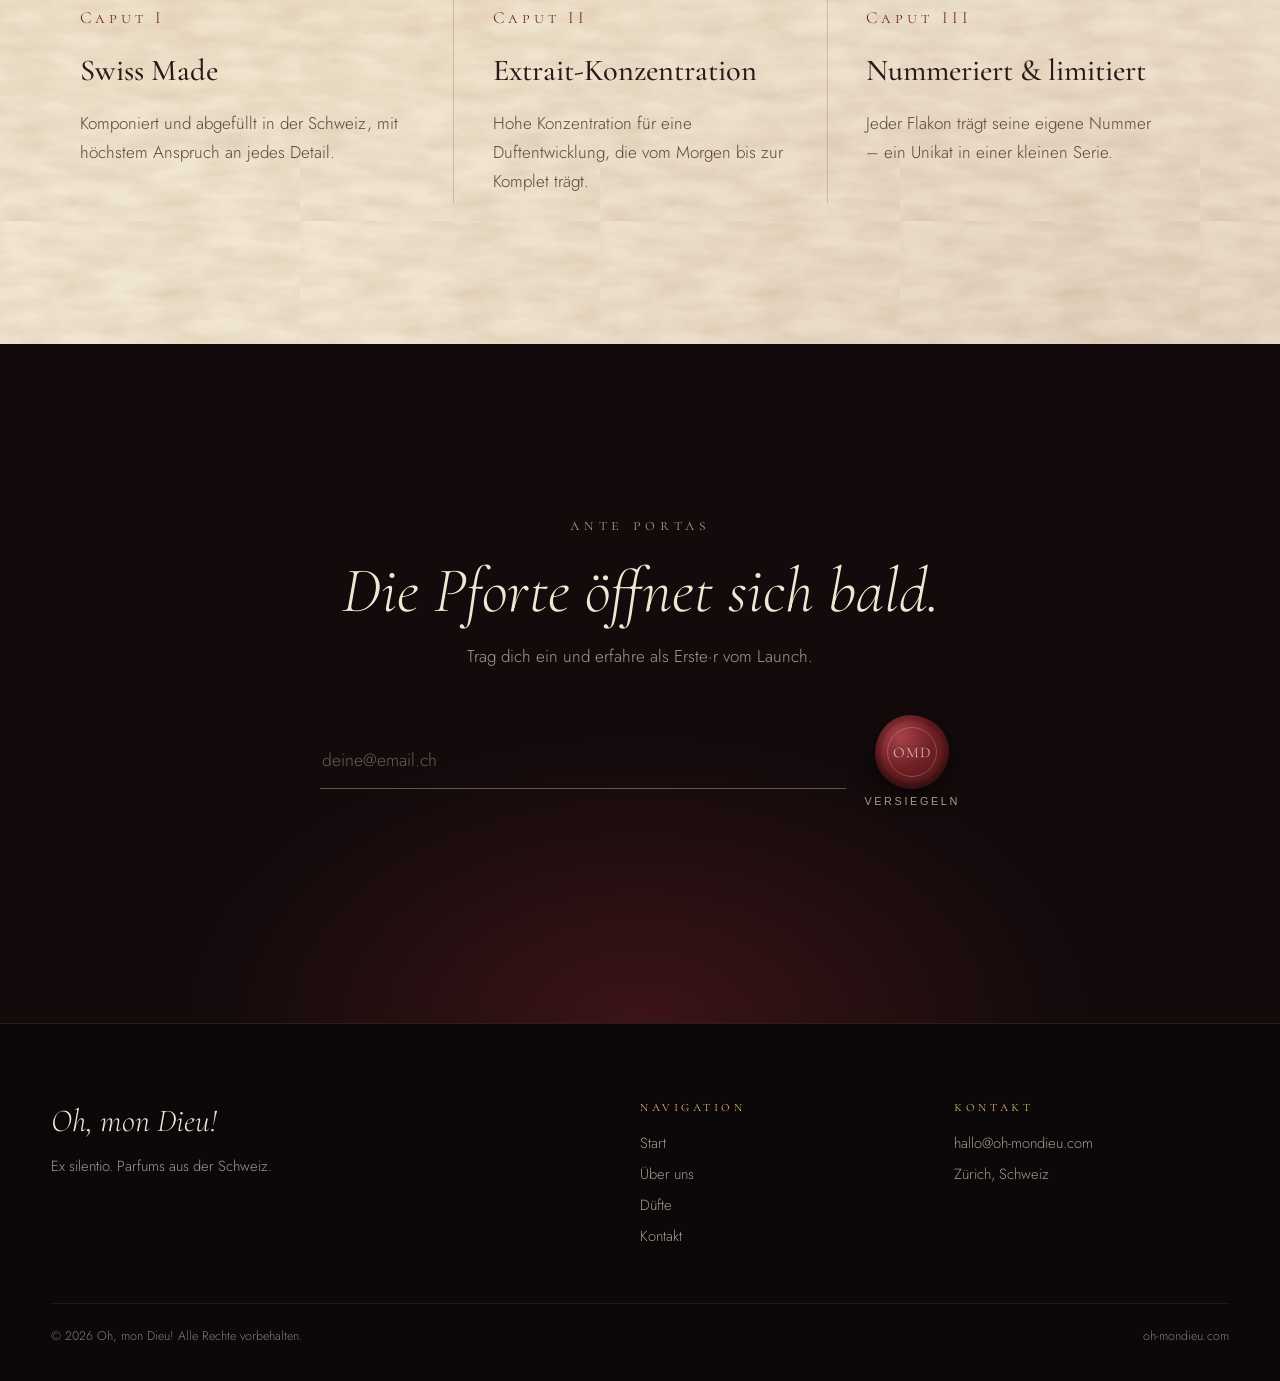
==== commit f00f11cb: "Hero: Fenster in den Hintergrund, Kicker und Beschreibung entfernt - Buntglasfenster gedämpft und le" ====
--- a/index.html
+++ b/index.html
@@ -115,7 +115,7 @@
       <div class="stage">
         <figure class="shot is-active" data-i="0" data-brief="Frau mit Tüllschleier, Tattoo am Arm, warmes Licht">
           <div class="shot-frame">
-            <img src="https://images.unsplash.com/photo-1640992434161-eb8e1cc8454e?auto=format&amp;fit=crop&amp;w=1100&amp;q=80" alt="Frau mit Schleier und Tattoo am Arm (Platzhalter)" loading="eager" decoding="async" style="object-position:50% 30%">
+            <img src="https://images.unsplash.com/photo-1640992434161-eb8e1cc8454e?auto=format&amp;fit=crop&amp;w=1100&amp;q=80" alt="Frau mit Schleier und Tattoo am Arm (Platzhalter)" loading="eager" decoding="async" style="object-position:50% 18%">
           </div>
           <p class="shot-brief" aria-hidden="true">Model-Platzhalter<br>Frau mit Tüllschleier, Tattoo am Arm, warmes Licht</p>
           <p class="shot-claim">Heilig ist, was unter die Haut geht.</p>
@@ -141,11 +141,11 @@
           </div>
           <figcaption class="shot-credit">Platzhalter · Foto: Esther Tuttle / Unsplash</figcaption>
         </figure>
-        <figure class="shot" data-i="1" data-brief="Mann mit Gesichtstattoos, halb verhüllt wie im Beichtstuhl">
+        <figure class="shot" data-i="1" data-brief="Tätowierter Mann, Tuch über dem Kopf wie im Beichtstuhl">
           <div class="shot-frame">
-            <img src="https://images.unsplash.com/photo-1676439977212-dff72fea5a0b?auto=format&amp;fit=crop&amp;w=1100&amp;q=80" alt="Mann mit Gesichtstattoos, der sein Gesicht halb mit einem Tuch verdeckt (Platzhalter)" loading="lazy" decoding="async" style="object-position:50% 40%">
-          </div>
-          <p class="shot-brief" aria-hidden="true">Model-Platzhalter<br>Mann mit Gesichtstattoos, halb verhüllt wie im Beichtstuhl</p>
+            <img src="https://images.unsplash.com/photo-1676439977212-dff72fea5a0b?auto=format&amp;fit=crop&amp;w=1100&amp;q=80" alt="Tätowierter Mann, Tuch über dem Kopf, Hände am Gesicht (Platzhalter)" loading="lazy" decoding="async" style="object-position:50% 12%">
+          </div>
+          <p class="shot-brief" aria-hidden="true">Model-Platzhalter<br>Tätowierter Mann, Tuch über dem Kopf wie im Beichtstuhl</p>
           <p class="shot-claim">Vergib mir, Vater. Ich rieche zu gut.</p>
           <div class="shot-flakon">
           <svg class="flakon-svg" viewBox="0 0 120 210" role="img" aria-label="Flakon Numerus Duo">
@@ -171,7 +171,7 @@
         </figure>
         <figure class="shot" data-i="2" data-brief="Tätowierter Oberkörper, direkter Blick, harter Schatten">
           <div class="shot-frame">
-            <img src="https://images.unsplash.com/photo-1652335543434-69331d29a41b?auto=format&amp;fit=crop&amp;w=1100&amp;q=80" alt="Tätowierter Mann im Porträt (Platzhalter)" loading="lazy" decoding="async" style="object-position:50% 35%">
+            <img src="https://images.unsplash.com/photo-1652335543434-69331d29a41b?auto=format&amp;fit=crop&amp;w=1100&amp;q=80" alt="Tätowierter Mann im Porträt (Platzhalter)" loading="lazy" decoding="async" style="object-position:50% 10%">
           </div>
           <p class="shot-brief" aria-hidden="true">Model-Platzhalter<br>Tätowierter Oberkörper, direkter Blick, harter Schatten</p>
           <p class="shot-claim">Sünde riecht besser, als man dir erzählt hat.</p>
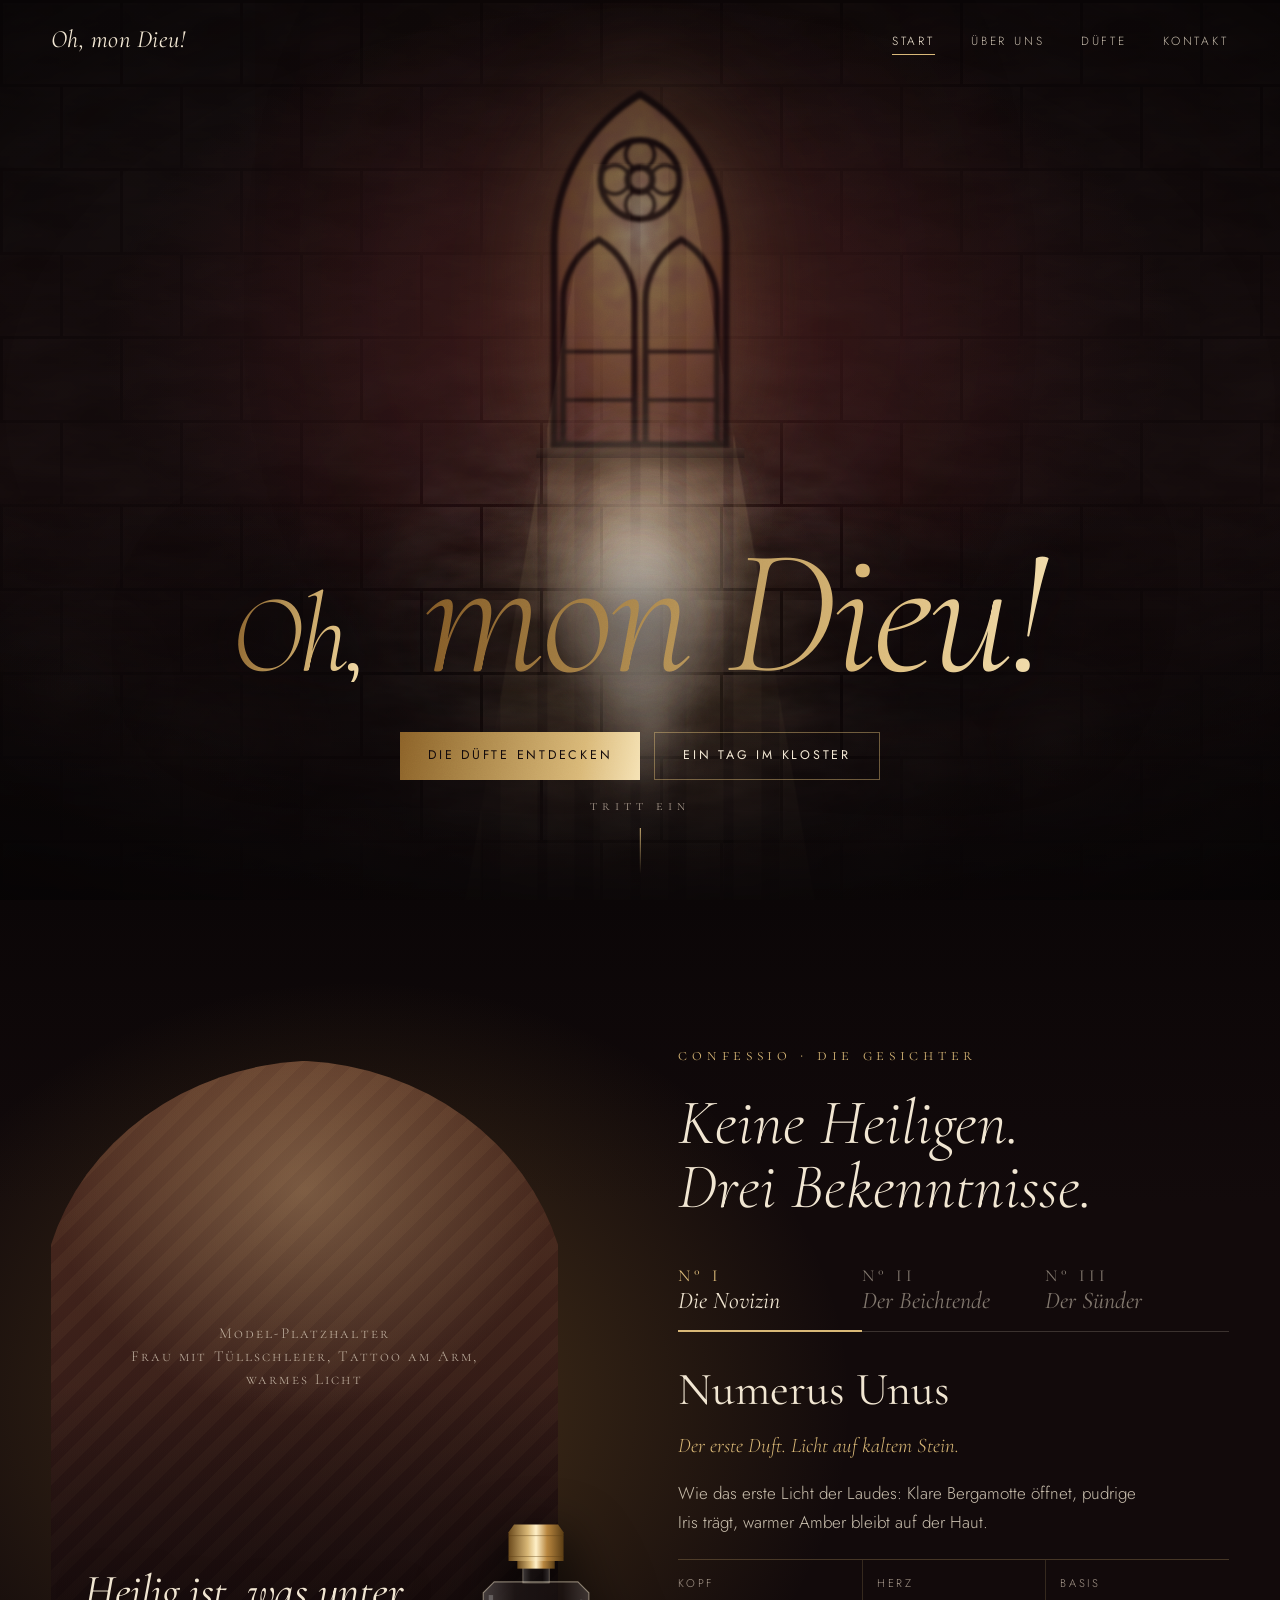
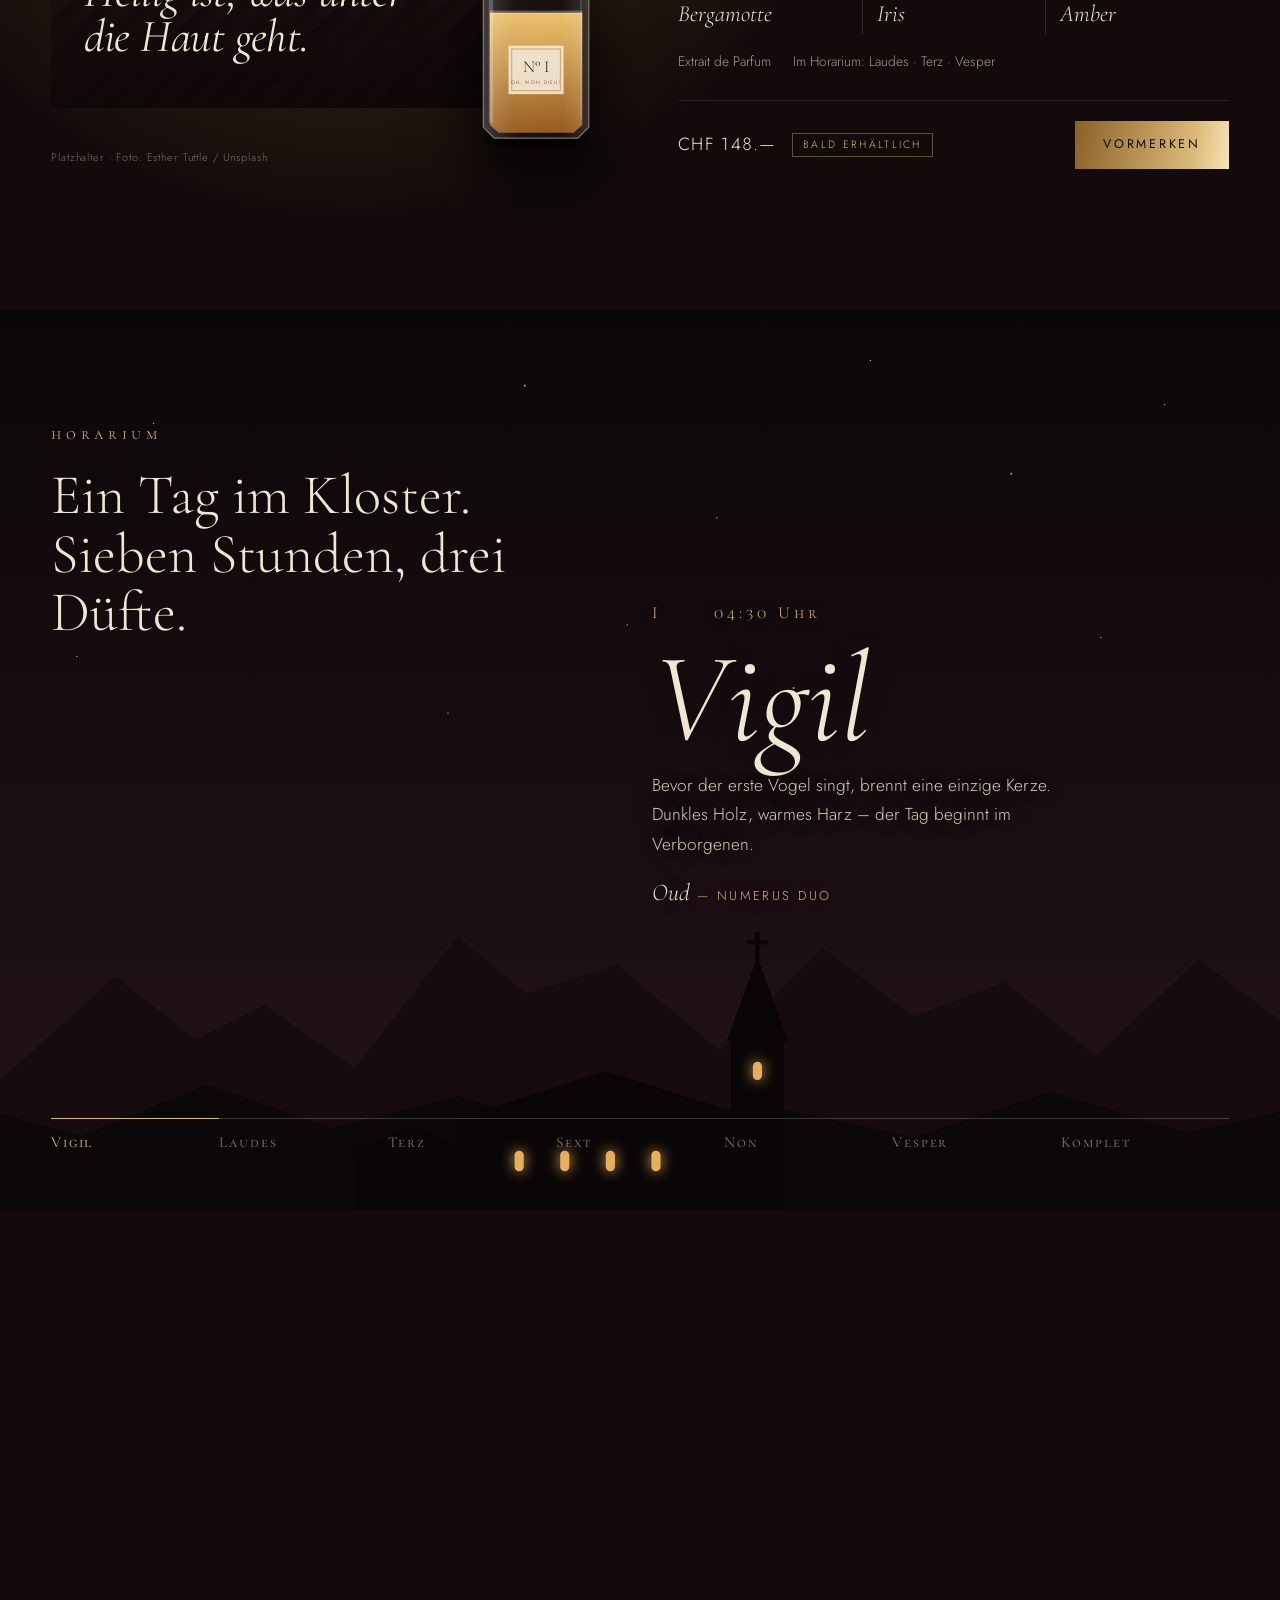
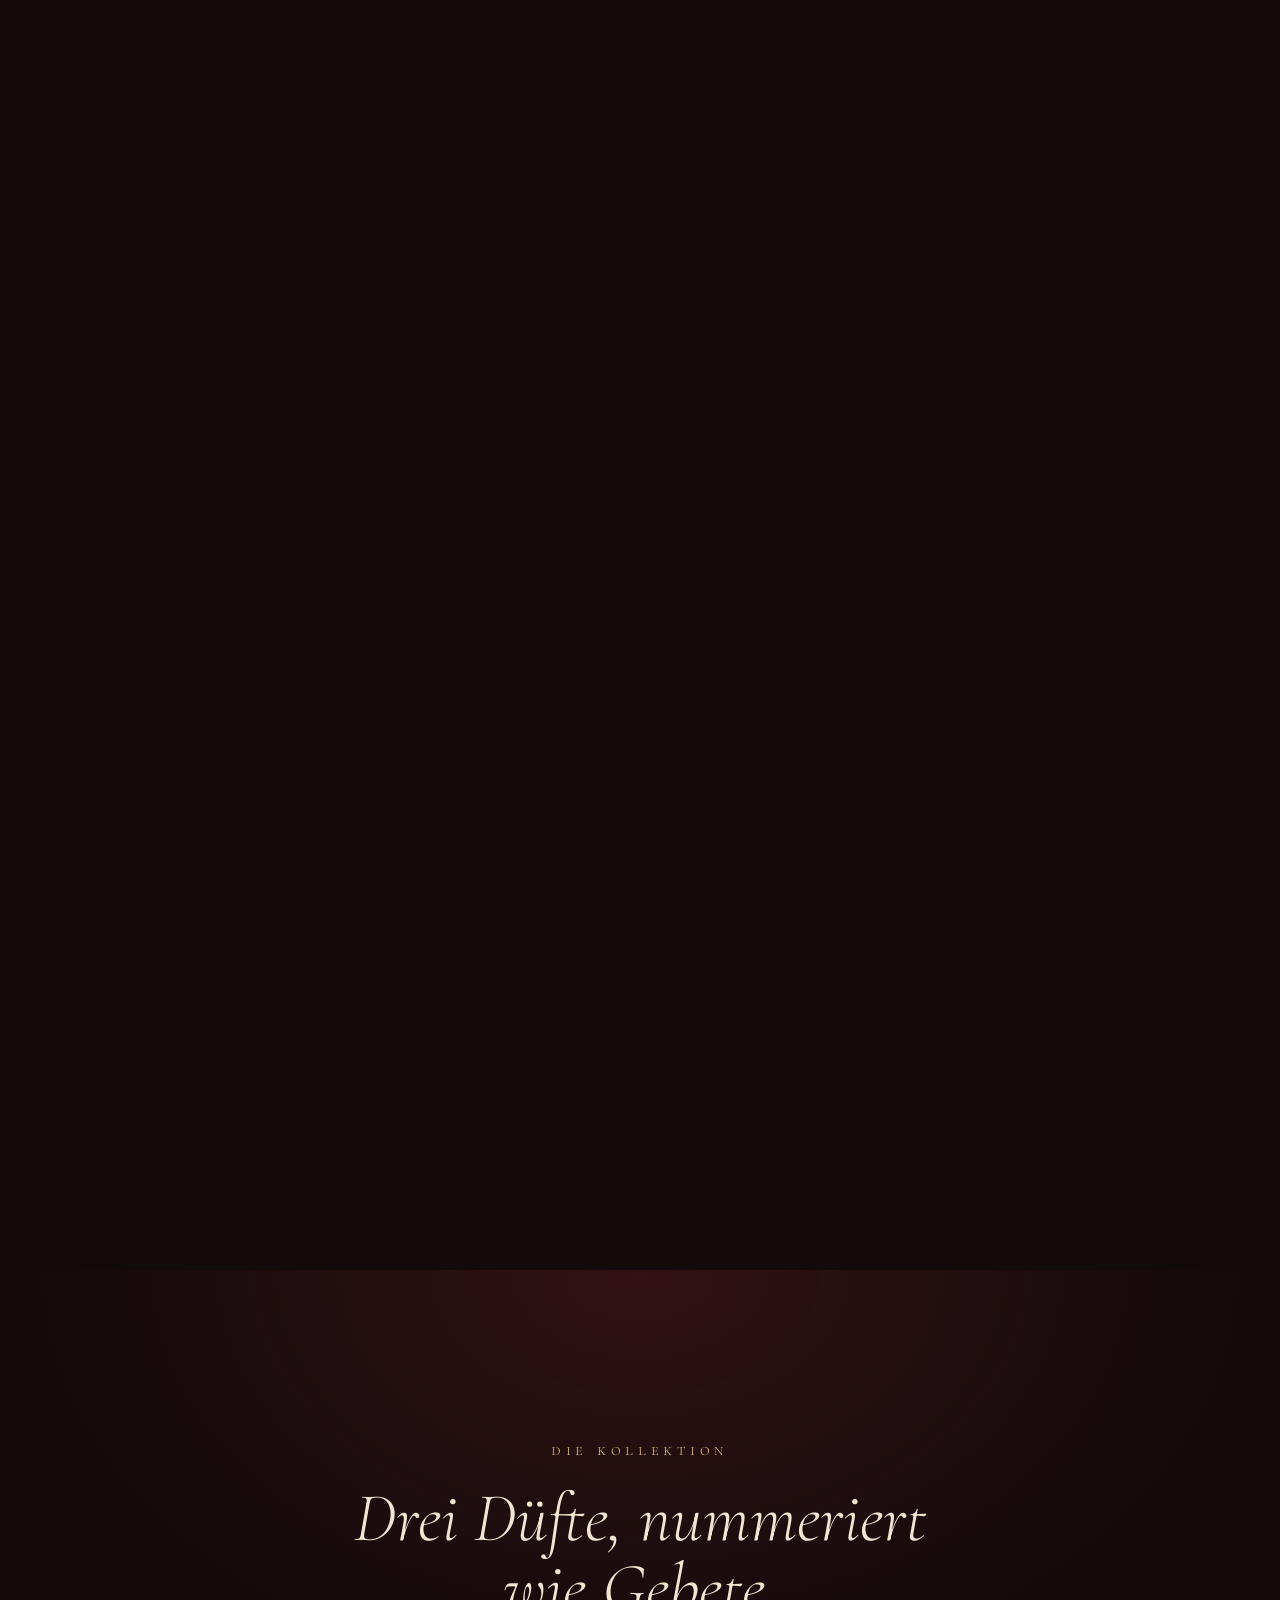
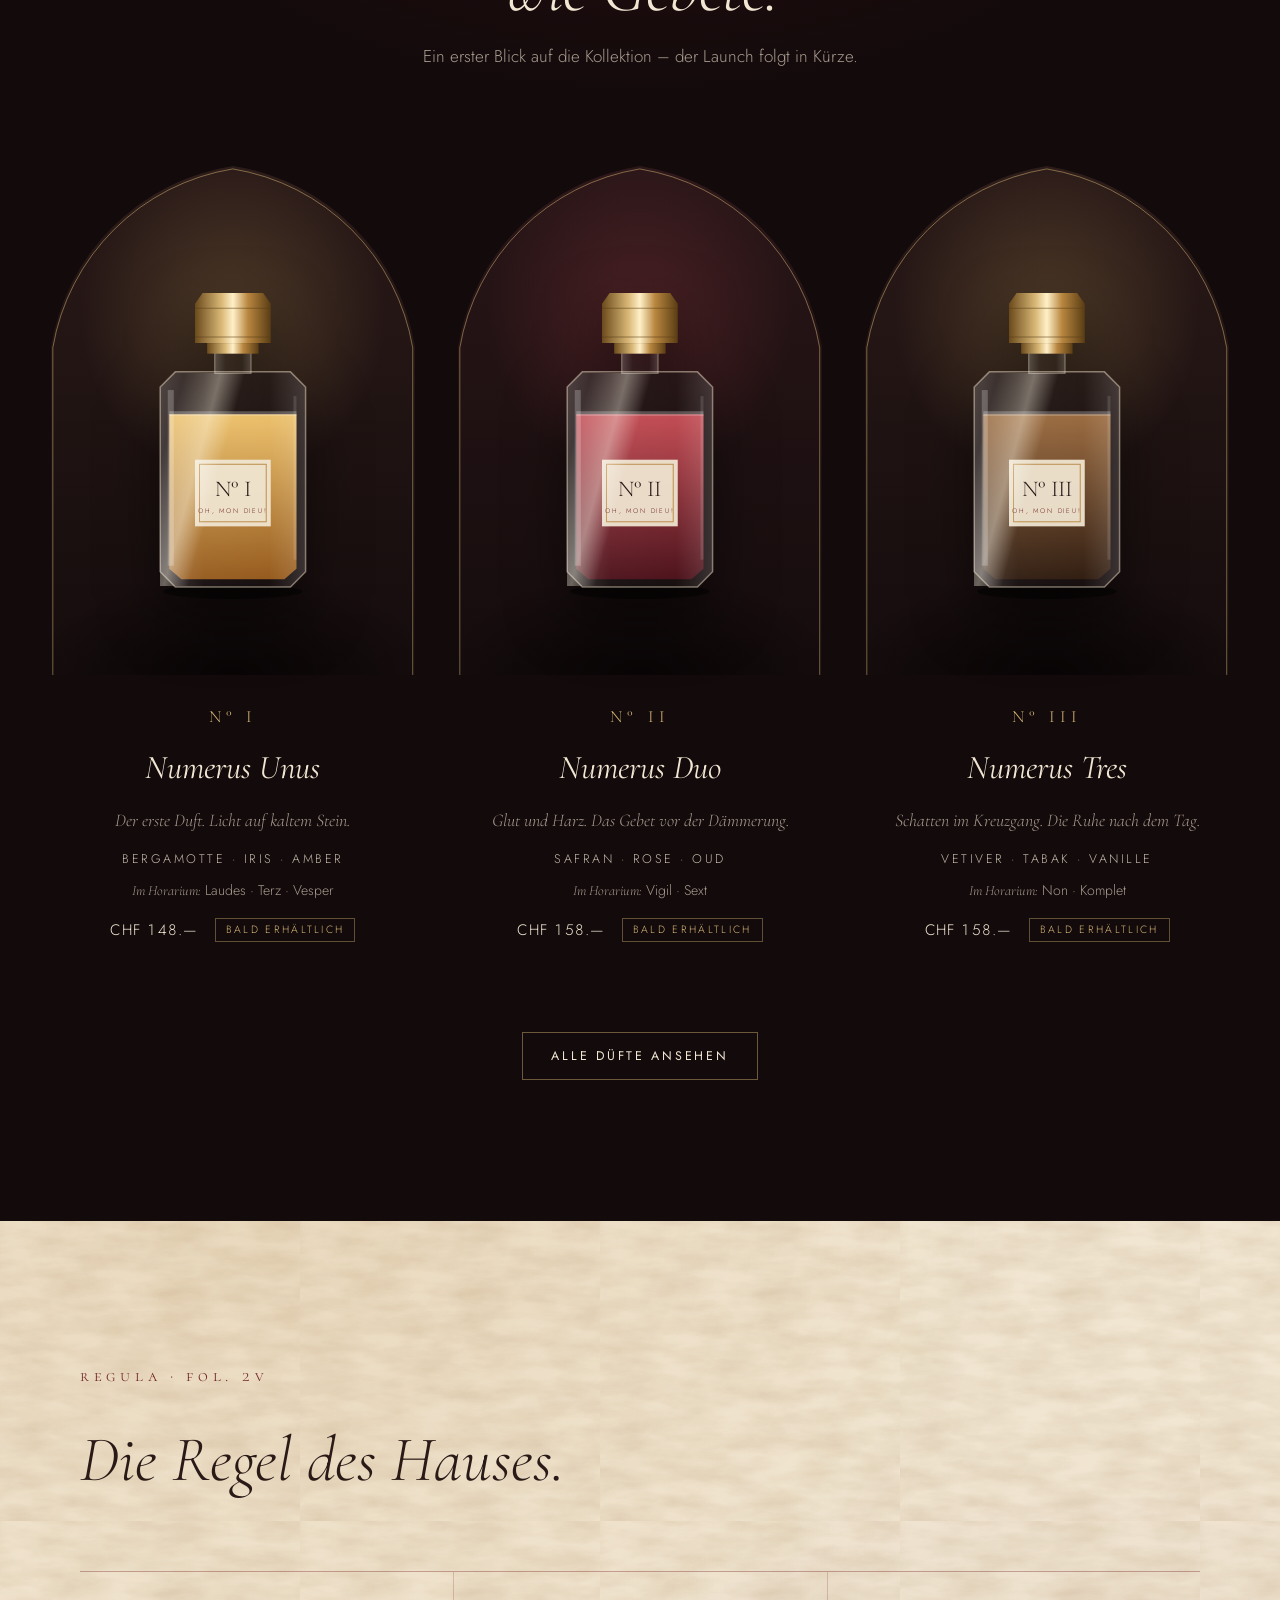
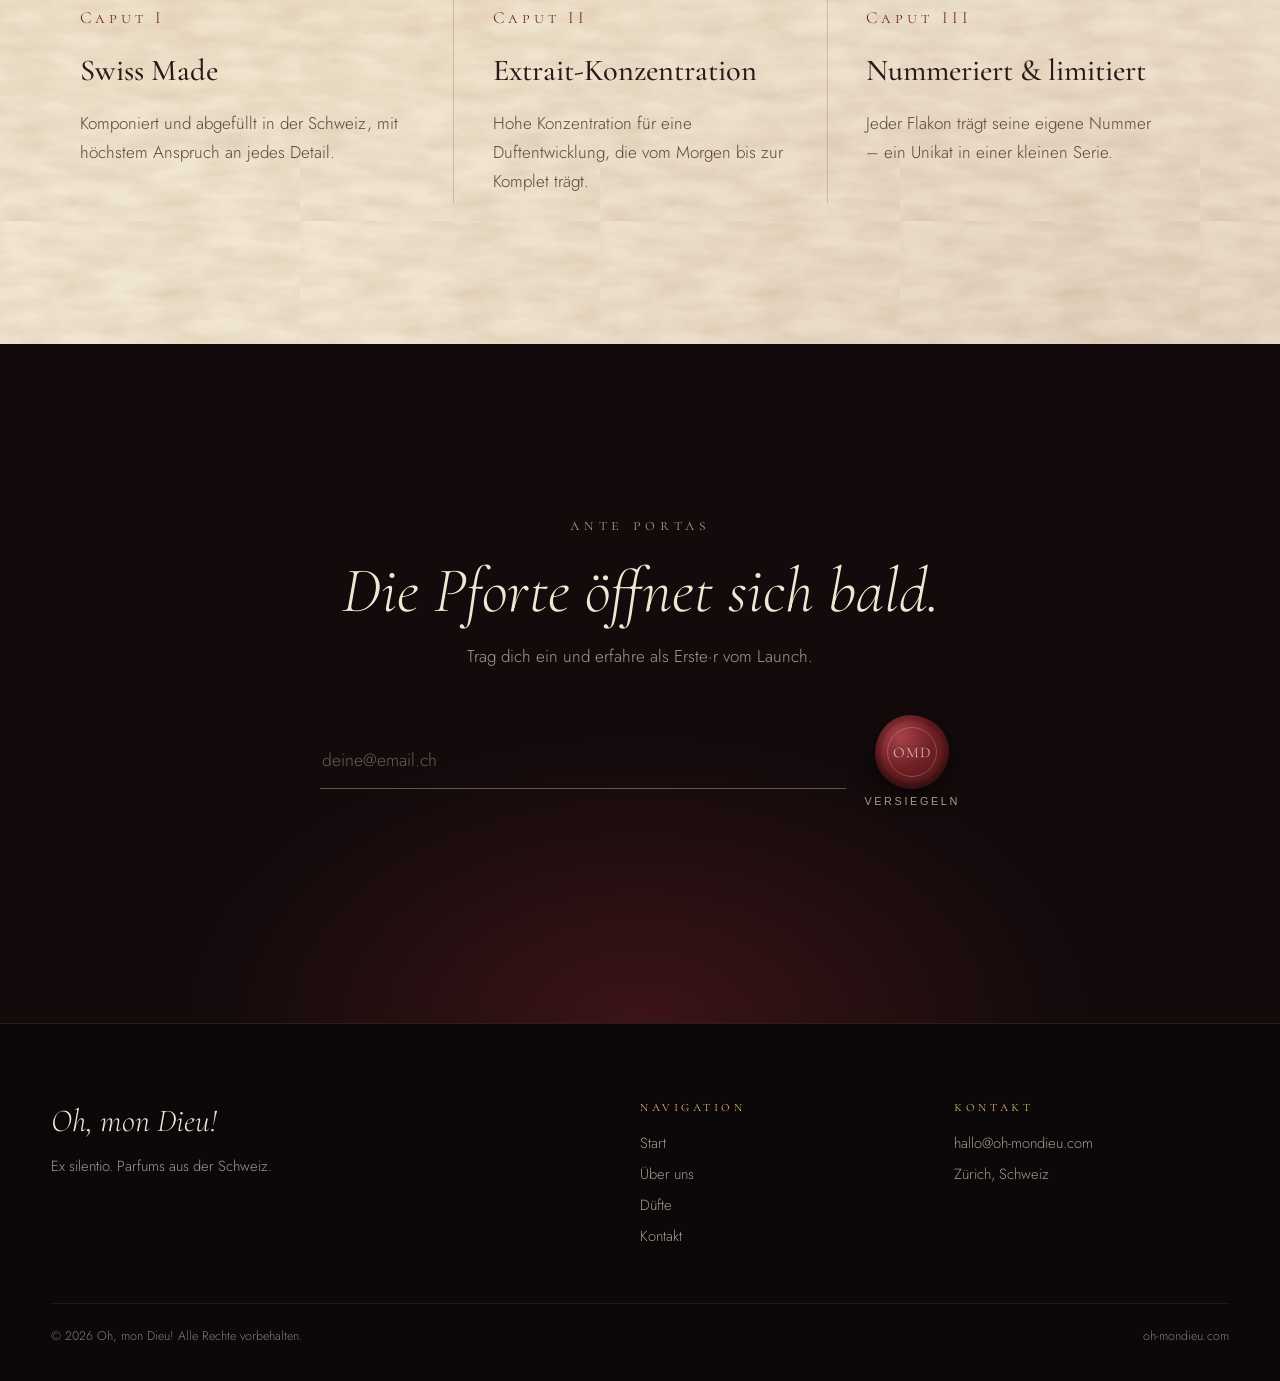
==== commit e99e09e7: "Startseite: fehlende Änderungen nachgetragen (Hero ohne Kicker/Beschreibung, Fenster im Hintergrund," ====
--- a/index.html
+++ b/index.html
@@ -97,9 +97,7 @@
     <div class="nave-vignette" aria-hidden="true"></div>
 
     <div class="nave-content">
-      <p class="nave-kicker">Ex silentio · Helvetia</p>
       <h1 id="hero-title" class="nave-title"><span class="t-oh">Oh,</span> <span class="t-mon">mon Dieu!</span></h1>
-      <p class="nave-lede">Parfums, entstanden hinter Klostermauern in der Schweiz. Komponiert im Rhythmus der Stundengebete – für den Moment, in dem einem nur noch ein Ausruf bleibt.</p>
       <div class="nave-actions">
         <a class="btn btn-gold" href="produkte.html">Die Düfte entdecken</a>
         <a class="btn btn-ghost" href="#horarium">Ein Tag im Kloster</a>
--- a/css/home.css
+++ b/css/home.css
@@ -180,10 +180,16 @@
 .nave-window {
   position: absolute; z-index: -1;
   left: 50%; top: clamp(70px, 10vh, 110px);
-  width: clamp(120px, 13vw, 190px);
+  width: clamp(130px, 14vw, 210px);
   transform: translateX(-50%);
 }
-.lancet { display: block; width: 100%; height: auto; filter: drop-shadow(0 0 40px rgba(233, 191, 108, .45)) drop-shadow(0 0 120px rgba(184, 112, 58, .35)); }
+/* Fenster bewusst in der Tiefe: gedämpft, leicht unscharf, damit die Schrift davor steht */
+.lancet {
+  display: block; width: 100%; height: auto;
+  opacity: .55;
+  filter: blur(1.5px) brightness(.72) saturate(.85) drop-shadow(0 0 50px rgba(233, 191, 108, .35)) drop-shadow(0 0 140px rgba(184, 112, 58, .3));
+}
+.nave-sill { opacity: .5; }
 .nave-sill { height: 10px; margin: 0 -8%; background: linear-gradient(#3a2a24, #140c0d); box-shadow: 0 6px 20px #000; }
 .nave-rays {
   position: absolute; left: 50%; top: 20%;
@@ -191,7 +197,7 @@
   transform: translateX(-50%);
   pointer-events: none; mix-blend-mode: screen;
   background:
-    linear-gradient(180deg, rgba(255, 226, 160, .22), rgba(255, 210, 140, .06) 55%, transparent 90%);
+    linear-gradient(180deg, rgba(255, 226, 160, .14), rgba(255, 210, 140, .04) 55%, transparent 90%);
   clip-path: polygon(45% 0, 55% 0, 88% 100%, 12% 100%);
   -webkit-mask-image: repeating-linear-gradient(90deg, #000 0 3%, rgba(0,0,0,.35) 3% 5%, #000 5% 9%, rgba(0,0,0,.15) 9% 10%);
           mask-image: repeating-linear-gradient(90deg, #000 0 3%, rgba(0,0,0,.35) 3% 5%, #000 5% 9%, rgba(0,0,0,.15) 9% 10%);
@@ -225,15 +231,16 @@
 
 .nave-content {
   position: relative; z-index: 2;
-  display: grid; justify-items: center; gap: 22px;
-  text-align: center; max-width: 900px;
-}
-.nave-kicker { text-shadow: 0 0 18px #120a0b, 0 0 4px #120a0b; font-family: var(--f-caps); letter-spacing: .5em; font-size: 1rem; color: var(--gold-hell); text-transform: lowercase; }
+  display: grid; justify-items: center; gap: 34px;
+  text-align: center; max-width: 1100px;
+}
 .nave-title {
   font-weight: 300; font-style: italic;
   font-size: clamp(3.8rem, 14vw, 11.5rem);
   line-height: .86; letter-spacing: -.02em;
   display: flex; flex-wrap: wrap; justify-content: center; align-items: baseline; column-gap: .22em;
+  /* dunkler Hof hinter den Buchstaben – hebt die Schrift vom Fenster ab */
+  filter: drop-shadow(0 0 22px rgba(12, 7, 8, .95)) drop-shadow(0 0 60px rgba(12, 7, 8, .8));
 }
 .nave-title span {
   background: linear-gradient(100deg, #7d5522 0%, var(--gold-hell) 28%, var(--gold-licht) 44%, var(--gold-hell) 58%, #7d5522 80%, var(--gold-hell) 100%) 0 0 / 260% 100%;
@@ -244,7 +251,6 @@
 }
 .nave-title .t-oh { font-size: .62em; }
 @keyframes gilt { to { background-position: -260% 0; } }
-.nave-lede { max-width: 46ch; color: rgba(241, 230, 210, .82); font-size: clamp(1rem, 1.3vw, 1.12rem); }
 .nave-actions { display: flex; flex-wrap: wrap; justify-content: center; gap: 14px; margin-top: 8px; }
 
 .nave-descend {
@@ -261,11 +267,9 @@
   .js .nave-flame { animation: flame-life 2.6s var(--ease) forwards; }
   .js .nave-window { animation: window-bloom 2.8s var(--ease) .9s both; }
   .js .nave-stone { animation: fade-in 3s ease 1.4s both; }
-  .js .nave-kicker { animation: rise 1.4s var(--ease) 1.9s both; }
   .js .nave-title .t-oh { animation: rise-blur 1.6s var(--ease) 2.1s both, gilt 11s linear 2.1s infinite; }
   .js .nave-title .t-mon { animation: rise-blur 1.8s var(--ease) 2.35s both, gilt 11s linear 2.35s infinite; }
-  .js .nave-lede { animation: rise 1.4s var(--ease) 2.8s both; }
-  .js .nave-actions { animation: rise 1.4s var(--ease) 3s both; }
+  .js .nave-actions { animation: rise 1.4s var(--ease) 2.9s both; }
   .js .nave-descend { animation: fade-in 1.4s ease 3.4s both; }
   .js .hdr { animation: fade-in 1.4s ease 3.1s both; }
 }
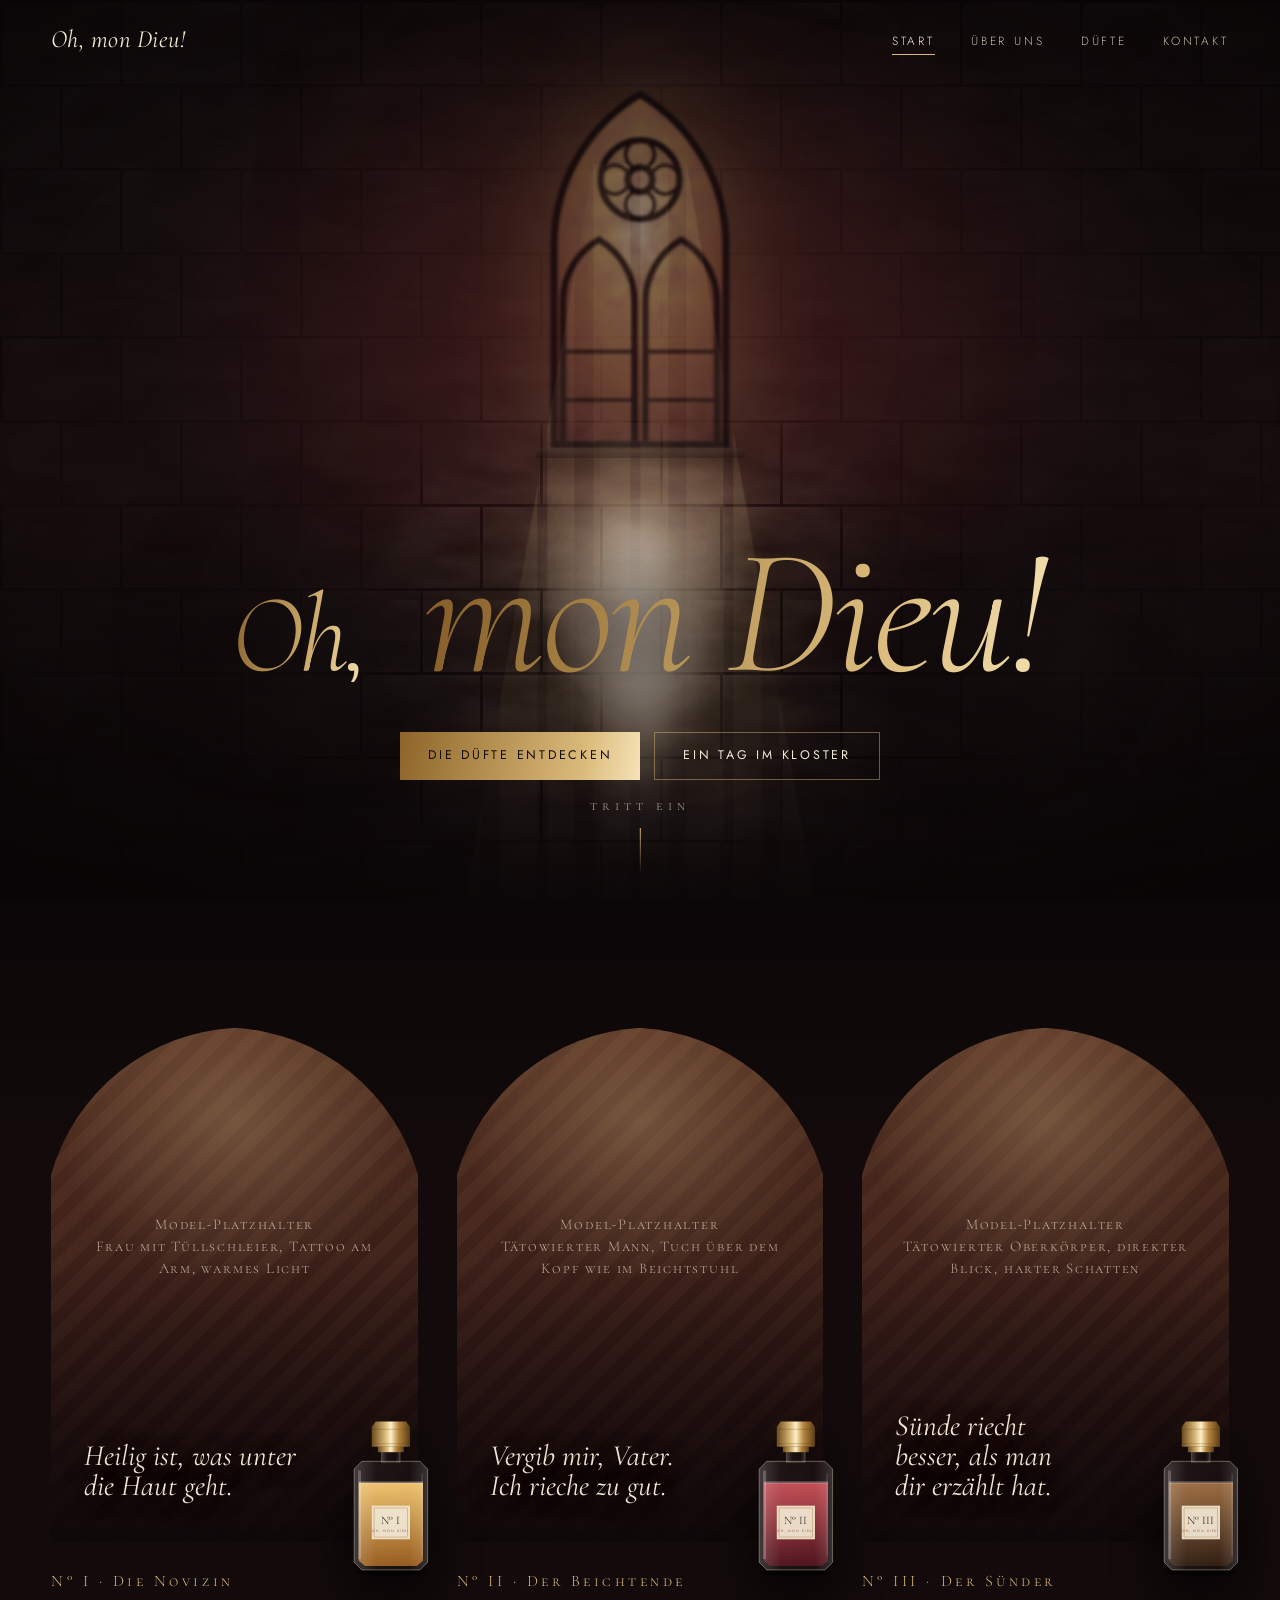
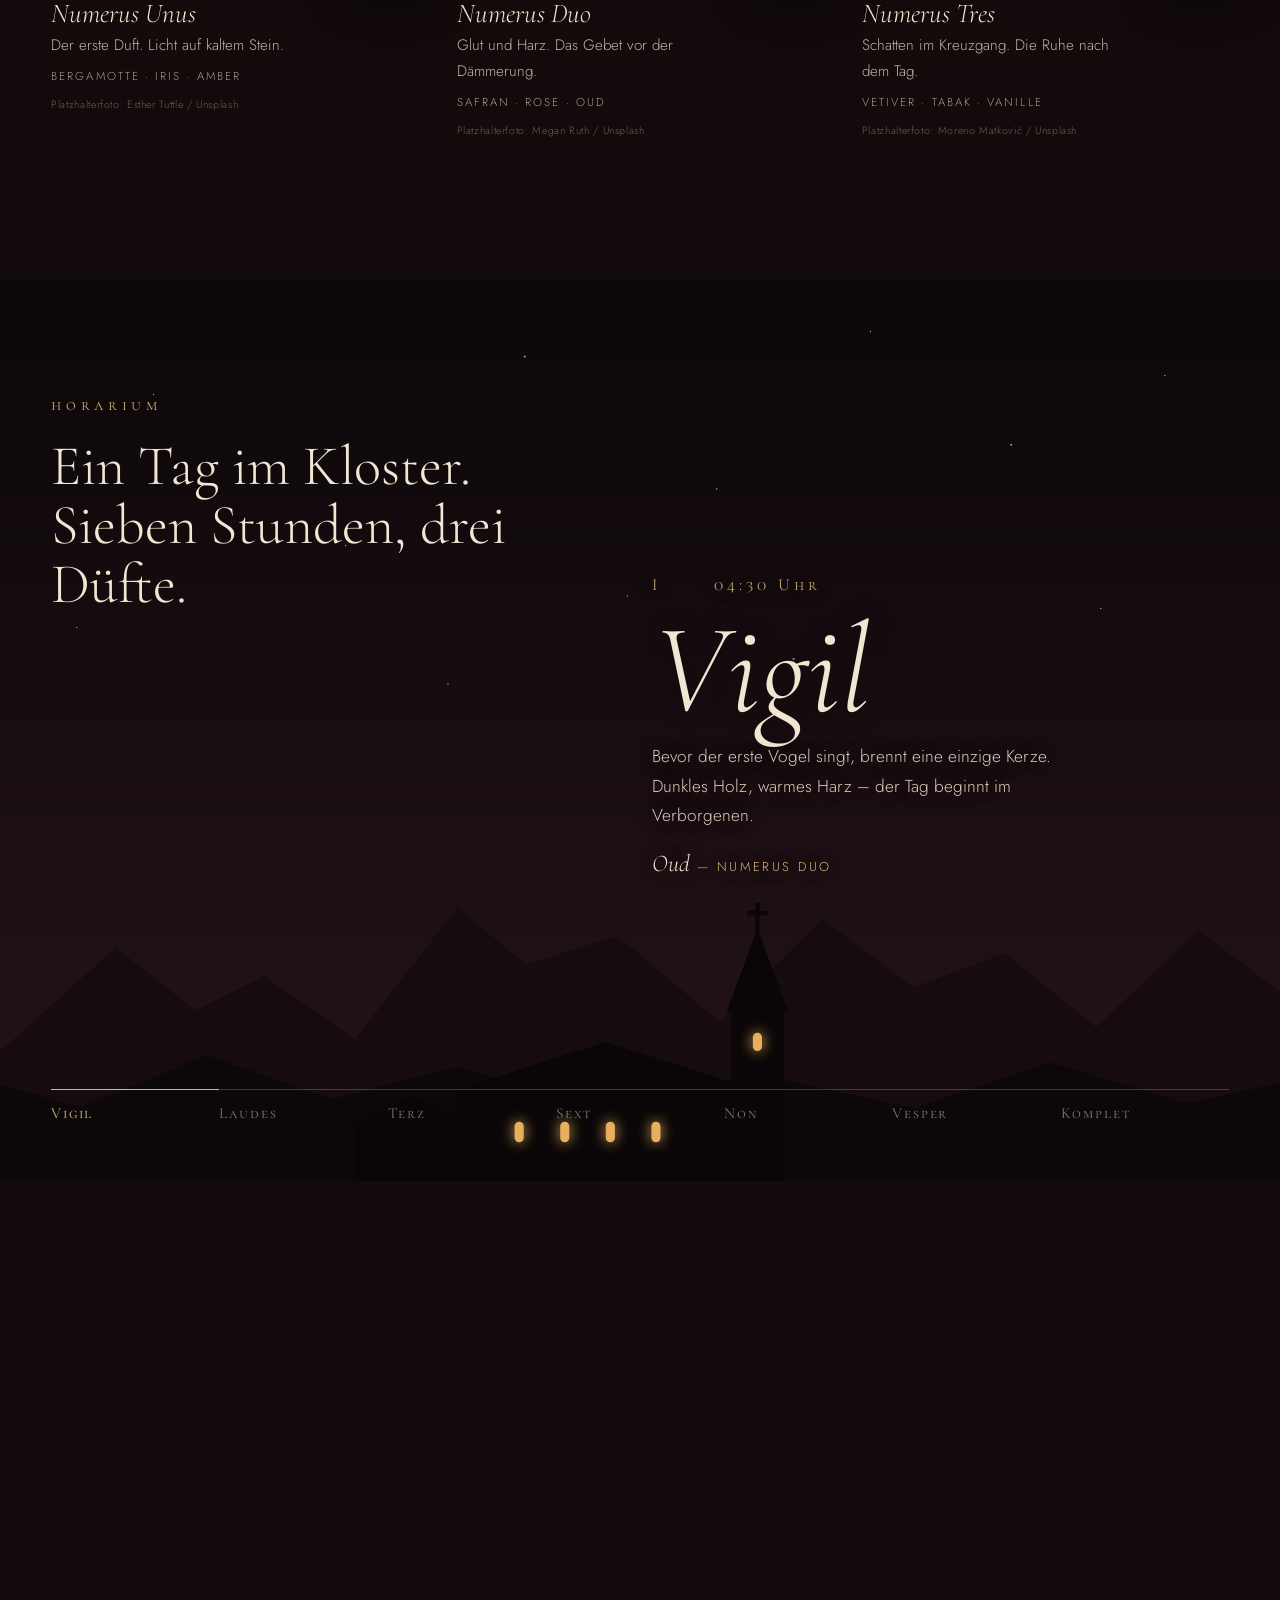
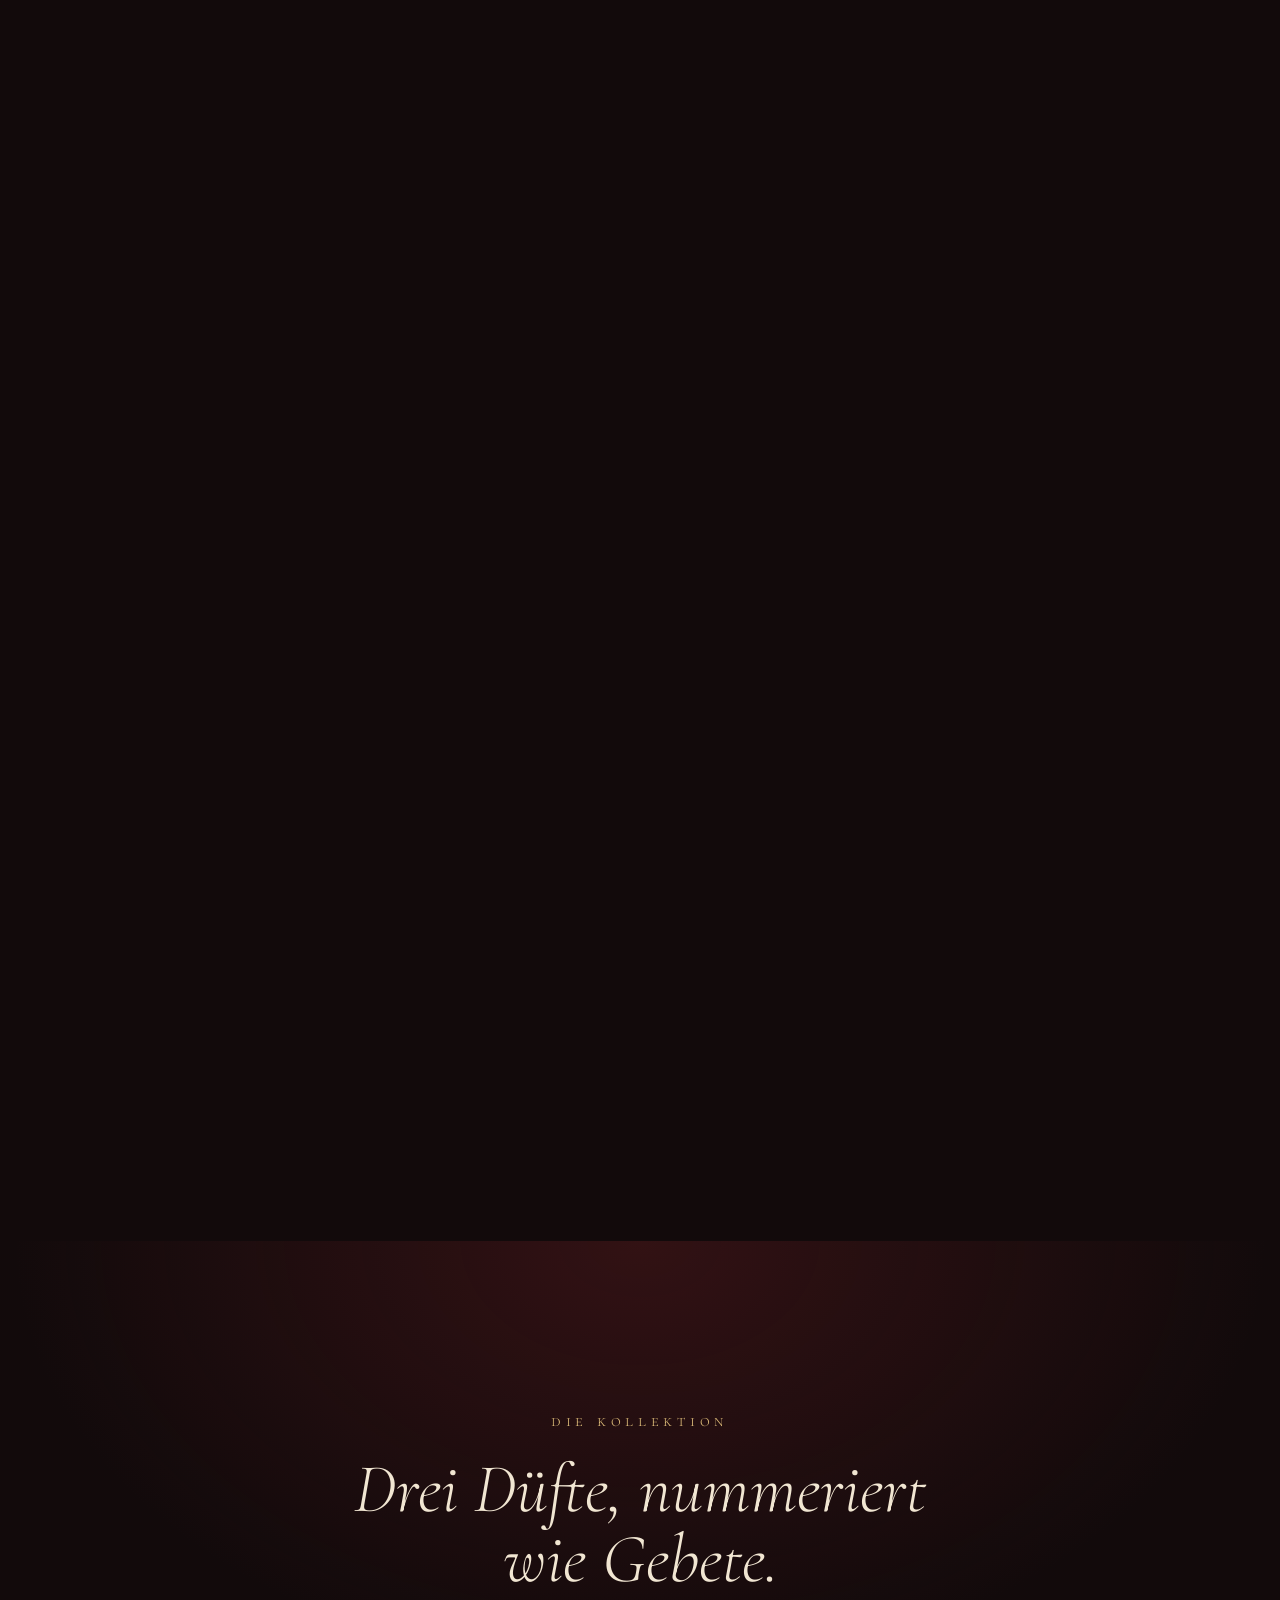
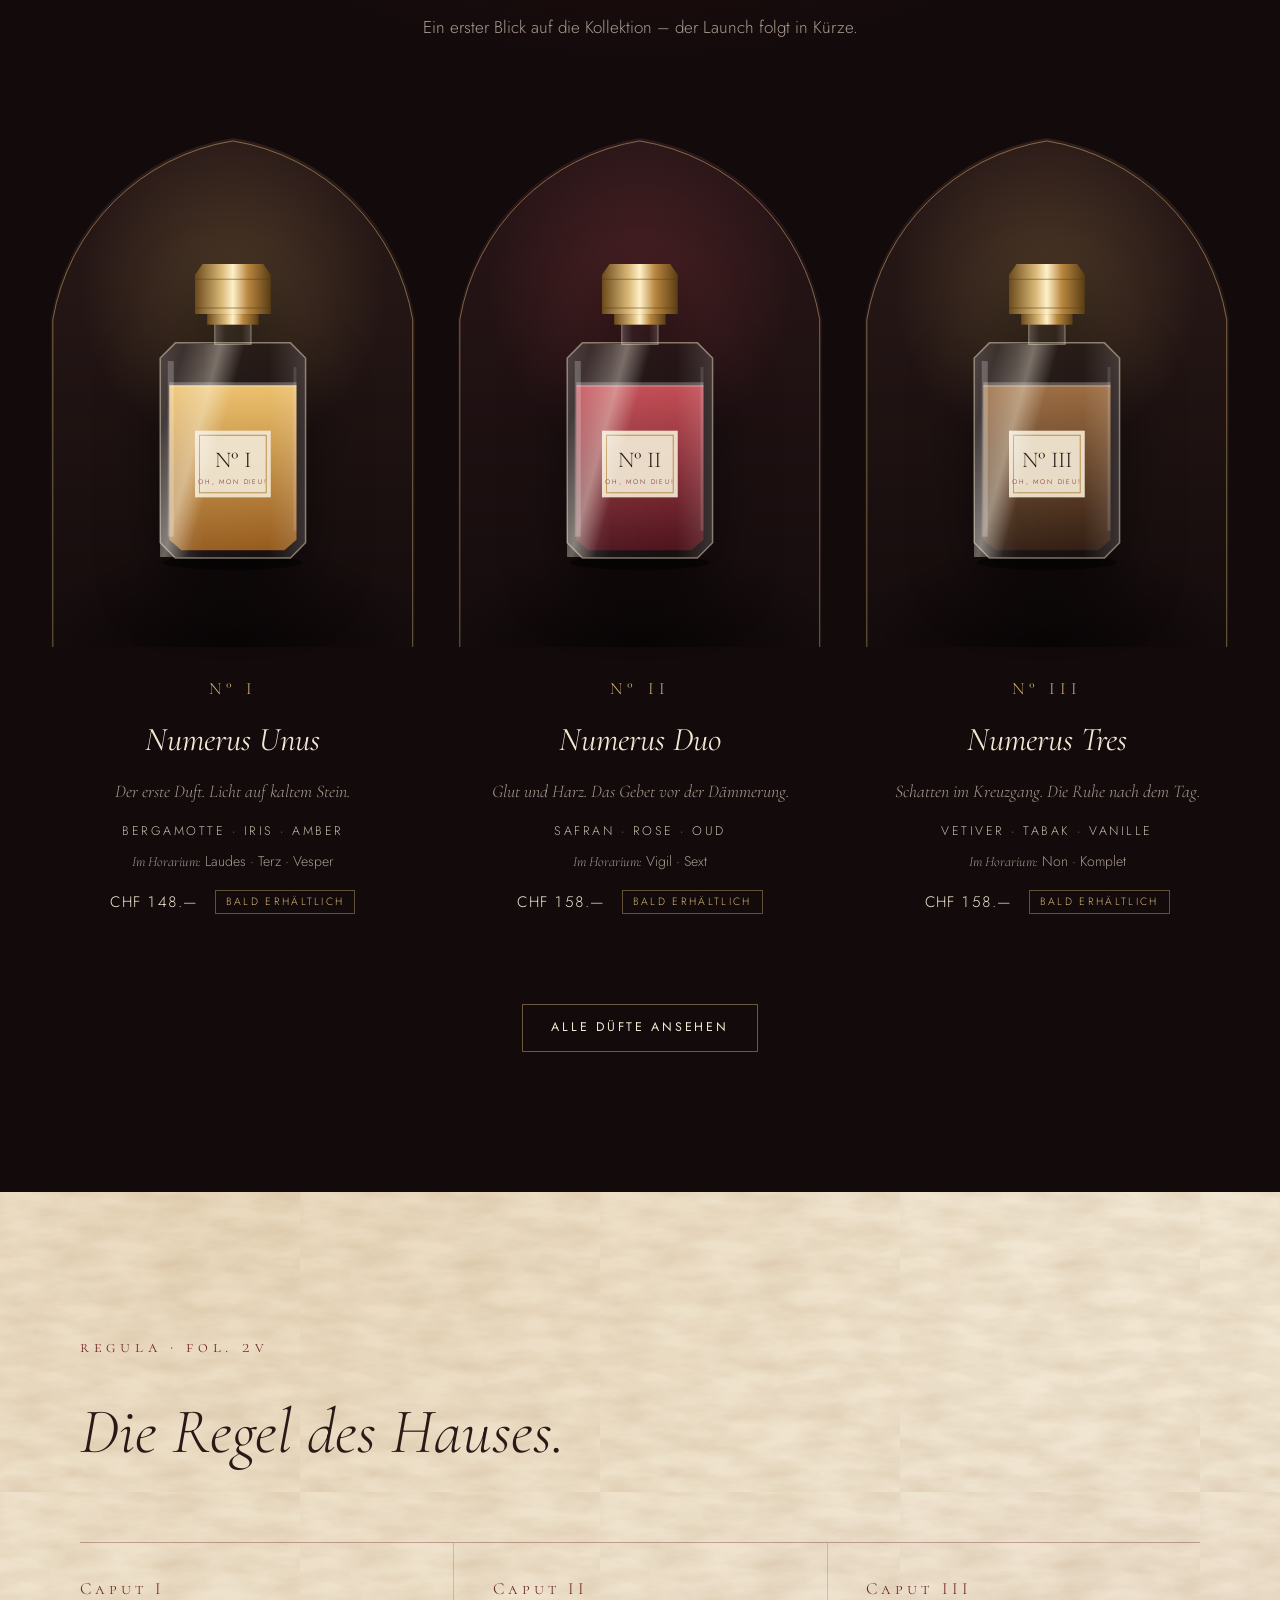
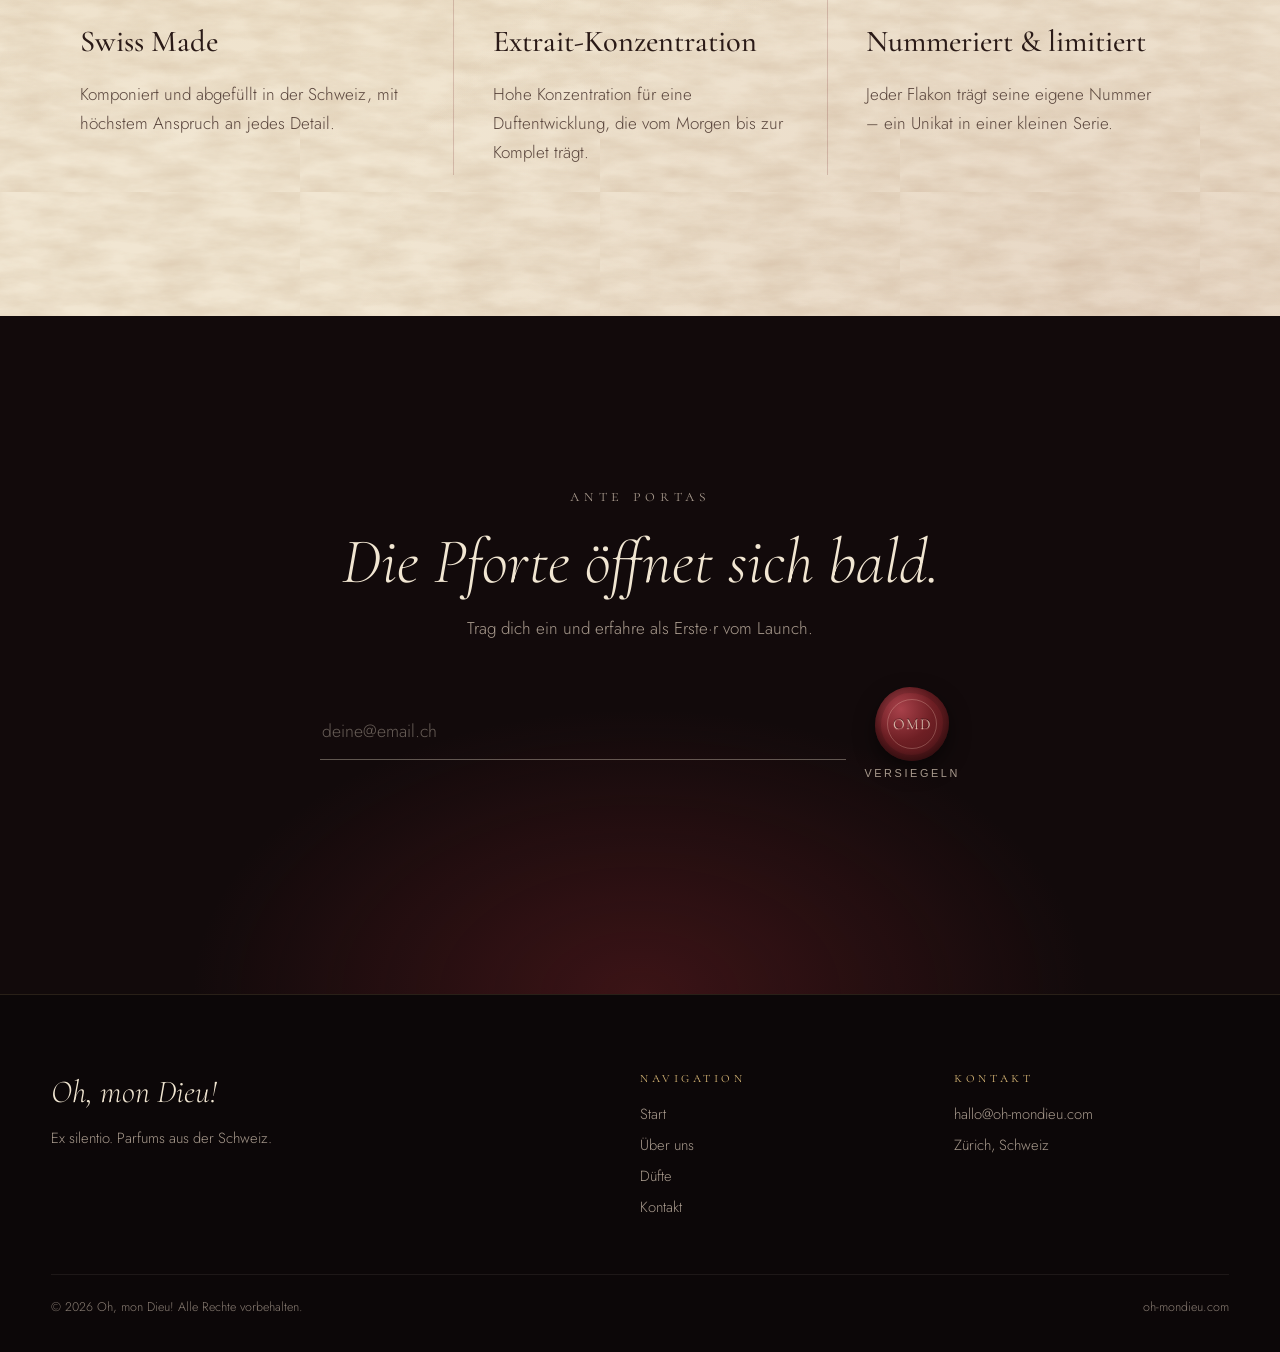
==== commit 463a6847: "Kampagne vereinfacht: drei Porträts nebeneinander mit Flakon unten rechts - Reiter, Duftpyramide und" ====
--- a/index.html
+++ b/index.html
@@ -108,16 +108,16 @@
   </section>
 
   <!-- II. DIE NUMERI (Reiter) -->
-  <section class="duefte" id="duefte" aria-labelledby="duefte-title" style="--glow:#c8923f">
-    <div class="duefte-inner">
-      <div class="stage">
-        <figure class="shot is-active" data-i="0" data-brief="Frau mit Tüllschleier, Tattoo am Arm, warmes Licht">
-          <div class="shot-frame">
-            <img src="https://images.unsplash.com/photo-1640992434161-eb8e1cc8454e?auto=format&amp;fit=crop&amp;w=1100&amp;q=80" alt="Frau mit Schleier und Tattoo am Arm (Platzhalter)" loading="eager" decoding="async" style="object-position:50% 18%">
-          </div>
+  <section class="duefte" id="duefte" aria-label="Kampagne: drei Düfte">
+    <div class="shots">
+      <figure class="shot" data-product-id="numerus-unus">
+        <div class="shot-media">
+        <div class="shot-frame">
+          <img src="https://images.unsplash.com/photo-1640992434161-eb8e1cc8454e?auto=format&amp;fit=crop&amp;w=900&amp;q=80" alt="Frau mit Schleier und Tattoo am Arm (Platzhalter)" loading="lazy" decoding="async" style="object-position:50% 18%">
           <p class="shot-brief" aria-hidden="true">Model-Platzhalter<br>Frau mit Tüllschleier, Tattoo am Arm, warmes Licht</p>
           <p class="shot-claim">Heilig ist, was unter die Haut geht.</p>
-          <div class="shot-flakon">
+        </div>
+        <div class="shot-flakon">
           <svg class="flakon-svg" viewBox="0 0 120 210" role="img" aria-label="Flakon Numerus Unus">
             <ellipse cx="60" cy="203" rx="46" ry="5" fill="#000" opacity=".5"/>
             <polygon points="22,58 98,58 108,68 108,190 98,200 22,200 12,190 12,68" fill="#1a0f10" opacity=".55"/>
@@ -136,16 +136,24 @@
             <line x1="35" y1="16" x2="85" y2="16" stroke="#5a3d14" stroke-width=".6" opacity=".6"/>
             <line x1="35" y1="35" x2="85" y2="35" stroke="#5a3d14" stroke-width=".6" opacity=".6"/>
           </svg>
-          </div>
-          <figcaption class="shot-credit">Platzhalter · Foto: Esther Tuttle / Unsplash</figcaption>
-        </figure>
-        <figure class="shot" data-i="1" data-brief="Tätowierter Mann, Tuch über dem Kopf wie im Beichtstuhl">
-          <div class="shot-frame">
-            <img src="https://images.unsplash.com/photo-1676439977212-dff72fea5a0b?auto=format&amp;fit=crop&amp;w=1100&amp;q=80" alt="Tätowierter Mann, Tuch über dem Kopf, Hände am Gesicht (Platzhalter)" loading="lazy" decoding="async" style="object-position:50% 12%">
-          </div>
+        </div>
+        </div>
+        <figcaption class="shot-cap">
+          <span class="shot-num">N° I · Die Novizin</span>
+          <span class="shot-name">Numerus Unus</span>
+          <span class="shot-line">Der erste Duft. Licht auf kaltem Stein.</span>
+          <span class="shot-desc">Bergamotte · Iris · Amber</span>
+          <span class="shot-credit">Platzhalterfoto: Esther Tuttle / Unsplash</span>
+        </figcaption>
+      </figure>
+      <figure class="shot" data-product-id="numerus-duo">
+        <div class="shot-media">
+        <div class="shot-frame">
+          <img src="https://images.unsplash.com/photo-1676439977212-dff72fea5a0b?auto=format&amp;fit=crop&amp;w=900&amp;q=80" alt="Tätowierter Mann, Tuch über dem Kopf, Hände am Gesicht (Platzhalter)" loading="lazy" decoding="async" style="object-position:50% 12%">
           <p class="shot-brief" aria-hidden="true">Model-Platzhalter<br>Tätowierter Mann, Tuch über dem Kopf wie im Beichtstuhl</p>
           <p class="shot-claim">Vergib mir, Vater. Ich rieche zu gut.</p>
-          <div class="shot-flakon">
+        </div>
+        <div class="shot-flakon">
           <svg class="flakon-svg" viewBox="0 0 120 210" role="img" aria-label="Flakon Numerus Duo">
             <ellipse cx="60" cy="203" rx="46" ry="5" fill="#000" opacity=".5"/>
             <polygon points="22,58 98,58 108,68 108,190 98,200 22,200 12,190 12,68" fill="#1a0f10" opacity=".55"/>
@@ -164,16 +172,24 @@
             <line x1="35" y1="16" x2="85" y2="16" stroke="#5a3d14" stroke-width=".6" opacity=".6"/>
             <line x1="35" y1="35" x2="85" y2="35" stroke="#5a3d14" stroke-width=".6" opacity=".6"/>
           </svg>
-          </div>
-          <figcaption class="shot-credit">Platzhalter · Foto: Megan Ruth / Unsplash</figcaption>
-        </figure>
-        <figure class="shot" data-i="2" data-brief="Tätowierter Oberkörper, direkter Blick, harter Schatten">
-          <div class="shot-frame">
-            <img src="https://images.unsplash.com/photo-1652335543434-69331d29a41b?auto=format&amp;fit=crop&amp;w=1100&amp;q=80" alt="Tätowierter Mann im Porträt (Platzhalter)" loading="lazy" decoding="async" style="object-position:50% 10%">
-          </div>
+        </div>
+        </div>
+        <figcaption class="shot-cap">
+          <span class="shot-num">N° II · Der Beichtende</span>
+          <span class="shot-name">Numerus Duo</span>
+          <span class="shot-line">Glut und Harz. Das Gebet vor der Dämmerung.</span>
+          <span class="shot-desc">Safran · Rose · Oud</span>
+          <span class="shot-credit">Platzhalterfoto: Megan Ruth / Unsplash</span>
+        </figcaption>
+      </figure>
+      <figure class="shot" data-product-id="numerus-tres">
+        <div class="shot-media">
+        <div class="shot-frame">
+          <img src="https://images.unsplash.com/photo-1652335543434-69331d29a41b?auto=format&amp;fit=crop&amp;w=900&amp;q=80" alt="Tätowierter Mann im Porträt (Platzhalter)" loading="lazy" decoding="async" style="object-position:50% 10%">
           <p class="shot-brief" aria-hidden="true">Model-Platzhalter<br>Tätowierter Oberkörper, direkter Blick, harter Schatten</p>
           <p class="shot-claim">Sünde riecht besser, als man dir erzählt hat.</p>
-          <div class="shot-flakon">
+        </div>
+        <div class="shot-flakon">
           <svg class="flakon-svg" viewBox="0 0 120 210" role="img" aria-label="Flakon Numerus Tres">
             <ellipse cx="60" cy="203" rx="46" ry="5" fill="#000" opacity=".5"/>
             <polygon points="22,58 98,58 108,68 108,190 98,200 22,200 12,190 12,68" fill="#1a0f10" opacity=".55"/>
@@ -192,71 +208,16 @@
             <line x1="35" y1="16" x2="85" y2="16" stroke="#5a3d14" stroke-width=".6" opacity=".6"/>
             <line x1="35" y1="35" x2="85" y2="35" stroke="#5a3d14" stroke-width=".6" opacity=".6"/>
           </svg>
-          </div>
-          <figcaption class="shot-credit">Platzhalter · Foto: Moreno Matković / Unsplash</figcaption>
-        </figure>
-      </div>
-      <div class="duefte-side">
-        <p class="kicker">Confessio · Die Gesichter</p>
-        <h2 id="duefte-title" class="duefte-title">Keine Heiligen.<br>Drei Bekenntnisse.</h2>
-        <div class="tabs" role="tablist" aria-label="Düfte">
-        <button type="button" role="tab" class="tab is-active" id="tab-1" aria-selected="true" aria-controls="panel-1" tabindex="0" data-glow="#c8923f">
-          <span class="tab-num">N° I</span><span class="tab-name">Die Novizin</span>
-        </button>
-        <button type="button" role="tab" class="tab" id="tab-2" aria-selected="false" aria-controls="panel-2" tabindex="-1" data-glow="#b8404a">
-          <span class="tab-num">N° II</span><span class="tab-name">Der Beichtende</span>
-        </button>
-        <button type="button" role="tab" class="tab" id="tab-3" aria-selected="false" aria-controls="panel-3" tabindex="-1" data-glow="#9a6a3e">
-          <span class="tab-num">N° III</span><span class="tab-name">Der Sünder</span>
-        </button>
-          <span class="tab-ink" aria-hidden="true"></span>
-        </div>
-      <div class="panel is-active" role="tabpanel" id="panel-1" aria-labelledby="tab-1" tabindex="0">
-        <h3 class="panel-name">Numerus Unus</h3>
-        <p class="panel-line">Der erste Duft. Licht auf kaltem Stein.</p>
-        <p class="panel-desc">Wie das erste Licht der Laudes: Klare Bergamotte öffnet, pudrige Iris trägt, warmer Amber bleibt auf der Haut.</p>
-        <dl class="pyramid">
-          <div><dt>Kopf</dt><dd>Bergamotte</dd></div>
-          <div><dt>Herz</dt><dd>Iris</dd></div>
-          <div><dt>Basis</dt><dd>Amber</dd></div>
-        </dl>
-        <p class="panel-meta"><span>Extrait de Parfum</span><span>Im Horarium: Laudes · Terz · Vesper</span></p>
-        <div class="panel-buy">
-          <p class="panel-price">CHF 148.— <span class="soon">Bald erhältlich</span></p>
-          <a class="btn btn-gold" href="kontakt.html?produkt=Numerus%20Unus" data-product-id="numerus-unus">Vormerken</a>
-        </div>
-      </div>
-      <div class="panel" role="tabpanel" id="panel-2" aria-labelledby="tab-2" tabindex="0" hidden>
-        <h3 class="panel-name">Numerus Duo</h3>
-        <p class="panel-line">Glut und Harz. Das Gebet vor der Dämmerung.</p>
-        <p class="panel-desc">Das Gebet vor der Dämmerung: leuchtender Safran, samtige Rose und darunter das dunkle Harz des Oud.</p>
-        <dl class="pyramid">
-          <div><dt>Kopf</dt><dd>Safran</dd></div>
-          <div><dt>Herz</dt><dd>Rose</dd></div>
-          <div><dt>Basis</dt><dd>Oud</dd></div>
-        </dl>
-        <p class="panel-meta"><span>Extrait de Parfum</span><span>Im Horarium: Vigil · Sext</span></p>
-        <div class="panel-buy">
-          <p class="panel-price">CHF 158.— <span class="soon">Bald erhältlich</span></p>
-          <a class="btn btn-gold" href="kontakt.html?produkt=Numerus%20Duo" data-product-id="numerus-duo">Vormerken</a>
-        </div>
-      </div>
-      <div class="panel" role="tabpanel" id="panel-3" aria-labelledby="tab-3" tabindex="0" hidden>
-        <h3 class="panel-name">Numerus Tres</h3>
-        <p class="panel-line">Schatten im Kreuzgang. Die Ruhe nach dem Tag.</p>
-        <p class="panel-desc">Die Ruhe nach dem Tag: erdiges Vetiver, weicher Tabak und eine Vanille, die bis zur Komplet bleibt.</p>
-        <dl class="pyramid">
-          <div><dt>Kopf</dt><dd>Vetiver</dd></div>
-          <div><dt>Herz</dt><dd>Tabak</dd></div>
-          <div><dt>Basis</dt><dd>Vanille</dd></div>
-        </dl>
-        <p class="panel-meta"><span>Extrait de Parfum</span><span>Im Horarium: Non · Komplet</span></p>
-        <div class="panel-buy">
-          <p class="panel-price">CHF 158.— <span class="soon">Bald erhältlich</span></p>
-          <a class="btn btn-gold" href="kontakt.html?produkt=Numerus%20Tres" data-product-id="numerus-tres">Vormerken</a>
-        </div>
-      </div>
-      </div>
+        </div>
+        </div>
+        <figcaption class="shot-cap">
+          <span class="shot-num">N° III · Der Sünder</span>
+          <span class="shot-name">Numerus Tres</span>
+          <span class="shot-line">Schatten im Kreuzgang. Die Ruhe nach dem Tag.</span>
+          <span class="shot-desc">Vetiver · Tabak · Vanille</span>
+          <span class="shot-credit">Platzhalterfoto: Moreno Matković / Unsplash</span>
+        </figcaption>
+      </figure>
     </div>
   </section>
 
--- a/css/home.css
+++ b/css/home.css
@@ -303,35 +303,20 @@
 
 
 /* ===========================================================
-   II. DIE NUMERI — Reiter mit den Düften
+   II. KAMPAGNE — drei Gesichter, drei Düfte
    =========================================================== */
 .duefte {
-  --glow: #c8923f;
-  position: relative; overflow: hidden;
-  padding: clamp(90px, 11vw, 150px) var(--gutter);
-  background:
-    radial-gradient(ellipse 55% 60% at 28% 50%, color-mix(in srgb, var(--glow) 30%, transparent), transparent 70%),
-    linear-gradient(180deg, #0b0607, var(--nacht) 30%, var(--nacht));
-  transition: background 1s var(--ease);
-}
-.duefte-inner {
-  max-width: 1240px; margin: 0 auto;
-  display: grid; grid-template-columns: minmax(0, 1fr) minmax(0, 1fr);
-  gap: clamp(32px, 6vw, 100px); align-items: center;
-}
-
-/* Bühne: Kampagnenbild */
-.stage {
-  position: relative; aspect-ratio: 4 / 5; max-width: 100%;
-}
-.shot {
-  position: absolute; inset: 0; margin: 0;
-  opacity: 0; visibility: hidden;
-  transition: opacity .9s var(--ease), visibility .9s;
-}
-.shot.is-active { opacity: 1; visibility: visible; }
+  padding: clamp(80px, 10vw, 140px) var(--gutter) clamp(90px, 11vw, 150px);
+  background: linear-gradient(180deg, #0b0607, var(--nacht) 25%);
+}
+.shots {
+  max-width: 1320px; margin: 0 auto;
+  display: grid; grid-template-columns: repeat(3, minmax(0, 1fr));
+  gap: clamp(20px, 3vw, 44px);
+}
+.shot { position: relative; margin: 0; display: grid; gap: 20px; align-content: start; }
 .shot-frame {
-  position: absolute; inset: 0 8% 6% 0;
+  position: relative; aspect-ratio: 4 / 5.6; max-width: 100%;
   overflow: hidden;
   background:
     repeating-linear-gradient(135deg, rgba(217, 184, 119, .06) 0 12px, transparent 12px 24px),
@@ -339,111 +324,64 @@
   -webkit-mask: url("data:image/svg+xml,%3Csvg xmlns='http://www.w3.org/2000/svg' viewBox='0 0 100 140' preserveAspectRatio='none'%3E%3Cpath d='M0,140 L0,40 A55,55 0 0 1 50,0 A55,55 0 0 1 100,40 L100,140Z'/%3E%3C/svg%3E") center / 100% 100% no-repeat;
           mask: url("data:image/svg+xml,%3Csvg xmlns='http://www.w3.org/2000/svg' viewBox='0 0 100 140' preserveAspectRatio='none'%3E%3Cpath d='M0,140 L0,40 A55,55 0 0 1 50,0 A55,55 0 0 1 100,40 L100,140Z'/%3E%3C/svg%3E") center / 100% 100% no-repeat;
 }
-/* Duoton: Foto schwarzweiss, darüber Bordeaux in den Schatten, Gold im Licht */
+/* Duoton: Foto schwarzweiss, Bordeaux in den Schatten, Gold im Licht */
 .shot-frame img {
   position: absolute; inset: 0; width: 100%; height: 100%; object-fit: cover;
   filter: grayscale(1) contrast(1.18) brightness(.92);
-  transform: scale(1.08);
-  transition: transform 6s var(--ease);
-}
-.shot.is-active .shot-frame img { transform: scale(1); }
-.shot-frame::before, .shot-frame::after { content: ""; position: absolute; inset: 0; pointer-events: none; z-index: 1; }
-.shot-frame::before { background: linear-gradient(180deg, color-mix(in srgb, var(--glow) 55%, #6e1f24), #2a0d10); mix-blend-mode: multiply; }
+  transition: transform 1.6s var(--ease), filter 1.2s var(--ease);
+}
+.shot-frame::before, .shot-frame::after { content: ""; position: absolute; inset: 0; pointer-events: none; }
+.shot-frame::before { background: linear-gradient(180deg, #b8703a, #3a0d12); mix-blend-mode: multiply; transition: opacity 1.2s var(--ease); }
 .shot-frame::after {
   background:
-    radial-gradient(ellipse 70% 50% at 50% 20%, rgba(255, 220, 160, .28), transparent 70%),
-    linear-gradient(180deg, transparent 50%, rgba(12, 7, 8, .85) 100%);
-  mix-blend-mode: normal;
-}
-/* Fallback, wenn das Bild nicht lädt: Bildbriefing anzeigen */
+    radial-gradient(ellipse 70% 45% at 50% 18%, rgba(255, 220, 160, .22), transparent 70%),
+    linear-gradient(180deg, transparent 45%, rgba(12, 7, 8, .88) 100%);
+}
+/* Hover: das Bild kommt näher und zeigt etwas mehr Farbe */
+.shot:hover .shot-frame img { transform: scale(1.05); filter: grayscale(.35) contrast(1.1) brightness(.95); }
+.shot:hover .shot-frame::before { opacity: .55; }
+
+.shot-claim {
+  position: absolute; z-index: 1; left: 9%; right: 30%; bottom: 8%;
+  font-family: var(--f-display); font-style: italic; font-weight: 400;
+  font-size: clamp(1.5rem, 2.3vw, 2.3rem); line-height: 1.02;
+  color: var(--pergament); text-wrap: balance;
+  text-shadow: 0 2px 24px rgba(0, 0, 0, .7);
+}
+.shot-media { position: relative; }
+/* Flakon sitzt unten rechts, halb über dem Bildrand */
+.shot-flakon { position: absolute; z-index: 2; right: -5%; bottom: -7%; width: 25%; }
+.shot-flakon .flakon-svg { display: block; width: 100%; height: auto; filter: drop-shadow(0 18px 24px rgba(0, 0, 0, .75)); transition: transform .8s var(--ease); }
+.shot:hover .shot-flakon .flakon-svg { transform: translateY(-6px) rotate(-3deg); }
+
+.shot-cap { display: grid; gap: 4px; padding-right: 24%; padding-top: 6px; }
+.shot-num { font-family: var(--f-caps); letter-spacing: .22em; color: var(--gold-hell); font-size: 1rem; }
+.shot-name { font-family: var(--f-display); font-style: italic; font-size: 1.7rem; line-height: 1.1; }
+.shot-line { font-size: .95rem; color: rgba(241, 230, 210, .78); margin-bottom: 4px; }
+.shot-desc { font-size: .72rem; letter-spacing: .18em; text-transform: uppercase; color: var(--rauch); }
+.shot-credit { margin-top: 6px; font-size: .66rem; letter-spacing: .06em; color: rgba(168, 154, 141, .6); }
+
+/* Fallback, wenn ein Bild nicht lädt: Bildbriefing */
+.shot-brief { display: none; }
 .shot.is-missing .shot-frame img { display: none; }
-.shot.is-missing .shot-frame::before { mix-blend-mode: normal; opacity: .35; }
-.shot-brief { display: none; }
+.shot.is-missing .shot-frame::before { mix-blend-mode: normal; opacity: .3; }
 .shot.is-missing .shot-brief {
-  display: block; position: absolute; z-index: 2; left: 10%; right: 18%; top: 38%;
-  font-family: var(--f-caps); letter-spacing: .14em; font-size: .95rem; line-height: 1.5; color: rgba(241, 230, 210, .7); text-align: center;
-}
-.shot-claim {
-  position: absolute; z-index: 2; left: 6%; right: 18%; bottom: 13%;
-  font-family: var(--f-display); font-style: italic; font-weight: 400;
-  font-size: clamp(2rem, 3.6vw, 3.4rem); line-height: .98; letter-spacing: -.01em;
-  color: var(--pergament); text-wrap: balance;
-  text-shadow: 0 2px 30px rgba(0, 0, 0, .6);
-}
-.shot-flakon {
-  position: absolute; z-index: 3; right: 0; bottom: 0; width: 24%;
-  filter: drop-shadow(0 20px 26px rgba(0, 0, 0, .7));
-}
-.shot-flakon .flakon-svg { display: block; width: 100%; height: auto; }
-.shot-credit {
-  position: absolute; left: 0; bottom: -1.6em;
-  font-size: .68rem; letter-spacing: .08em; color: rgba(168, 154, 141, .7);
-}
-@media (prefers-reduced-motion: no-preference) {
-  .js .shot.is-active .shot-claim { animation: rise-blur 1.2s var(--ease) .15s both; }
-  .js .shot.is-active .shot-flakon { animation: rise 1.2s var(--ease) .3s both; }
-}
-
-/* Seite mit Reitern */
-.duefte-side { display: grid; gap: 22px; align-content: center; }
-.duefte-title { font-weight: 300; font-style: italic; font-size: clamp(2.4rem, 5vw, 4.4rem); line-height: 1; }
-.tabs {
-  position: relative; display: grid; grid-template-columns: repeat(3, minmax(0, 1fr));
-  border-bottom: 1px solid rgba(241, 230, 210, .18); margin-top: 10px;
-}
-.tab {
-  display: grid; gap: 2px; justify-items: start;
-  background: none; border: 0; cursor: pointer; text-align: left;
-  padding: 14px 8px 16px 0; color: rgba(241, 230, 210, .5);
-  transition: color .4s var(--ease);
-}
-.tab-num { font-family: var(--f-caps); font-size: 1.05rem; letter-spacing: .24em; }
-.tab-name { font-family: var(--f-display); font-style: italic; font-size: 1.5rem; line-height: 1.1; }
-.tab:hover { color: var(--pergament); }
-.tab.is-active { color: var(--gold-hell); }
-.tab.is-active .tab-name { color: var(--pergament); }
-.tab-ink {
-  position: absolute; left: 0; bottom: -1px; height: 2px; width: calc(100% / 3);
-  background: var(--gold-hell);
-  transform: translateX(calc(var(--tab, 0) * 100%));
-  transition: transform .6s var(--ease);
-}
-
-.panel { display: grid; gap: 16px; padding-top: 12px; }
-.panel[hidden] { display: none !important; }
-.panel:focus-visible { outline-offset: 8px; }
-.js .panel.is-entering > * { animation: rise .8s var(--ease) both; }
-.js .panel.is-entering > :nth-child(2) { animation-delay: .06s; }
-.js .panel.is-entering > :nth-child(3) { animation-delay: .12s; }
-.js .panel.is-entering > :nth-child(4) { animation-delay: .18s; }
-.js .panel.is-entering > :nth-child(5) { animation-delay: .24s; }
-.js .panel.is-entering > :nth-child(6) { animation-delay: .3s; }
-.panel-name { font-size: clamp(2.2rem, 3.6vw, 3.2rem); font-weight: 400; line-height: 1; }
-.panel-line { font-family: var(--f-display); font-style: italic; font-size: 1.3rem; color: var(--gold-hell); }
-.panel-desc { max-width: 46ch; color: rgba(241, 230, 210, .82); }
-.pyramid { margin: 6px 0 0; display: grid; grid-template-columns: repeat(3, minmax(0, 1fr)); border-top: 1px solid rgba(217, 184, 119, .25); }
-.pyramid div { padding: 14px 12px 0 0; display: grid; gap: 2px; }
-.pyramid div + div { padding-left: 14px; border-left: 1px solid rgba(217, 184, 119, .18); }
-.pyramid dt { font-size: .7rem; letter-spacing: .24em; text-transform: uppercase; color: var(--rauch); }
-.pyramid dd { margin: 0; font-family: var(--f-display); font-style: italic; font-size: 1.45rem; color: var(--pergament); }
-.panel-meta { display: flex; flex-wrap: wrap; gap: 6px 22px; font-size: .86rem; color: var(--rauch); }
-.panel-buy { display: flex; flex-wrap: wrap; align-items: center; justify-content: space-between; gap: 16px; margin-top: 10px; padding-top: 20px; border-top: 1px solid rgba(241, 230, 210, .1); }
-.panel-price { font-size: 1.1rem; letter-spacing: .06em; font-variant-numeric: tabular-nums; }
+  display: block; position: absolute; z-index: 1; left: 10%; right: 10%; top: 36%;
+  font-family: var(--f-caps); letter-spacing: .12em; font-size: .92rem; line-height: 1.5; color: rgba(241, 230, 210, .7); text-align: center;
+}
 
 @media (max-width: 900px) {
-  .duefte-inner { grid-template-columns: minmax(0, 1fr); gap: 18px; }
-  .duefte-side { display: contents; }
-  .duefte-side > .kicker { order: 1; }
-  .duefte-title { order: 2; }
-  .tabs { order: 3; }
-  .stage { order: 4; max-width: 460px; width: 100%; margin: 0 auto 26px; }
-  .panel { order: 5; }
-}
-@media (max-width: 560px) {
-  .tab-name { font-size: 1.05rem; }
-  .tab-num { font-size: .9rem; letter-spacing: .16em; }
-  .pyramid dd { font-size: 1.2rem; }
-  .pyramid div + div { padding-left: 10px; }
+  /* Handy/Tablet: horizontal wischen */
+  .shots {
+    grid-template-columns: none; grid-auto-flow: column; grid-auto-columns: minmax(260px, 78%);
+    overflow-x: auto; scroll-snap-type: x mandatory; overscroll-behavior-x: contain;
+    margin-inline: calc(var(--gutter) * -1); padding-inline: var(--gutter); padding-bottom: 8px;
+    scrollbar-width: none;
+  }
+  .shots::-webkit-scrollbar { display: none; }
+  .shot { scroll-snap-align: center; }
+  .shot-flakon { right: 0; }
+  .shot-claim { font-size: 1.6rem; }
 }
 
 /* ===========================================================
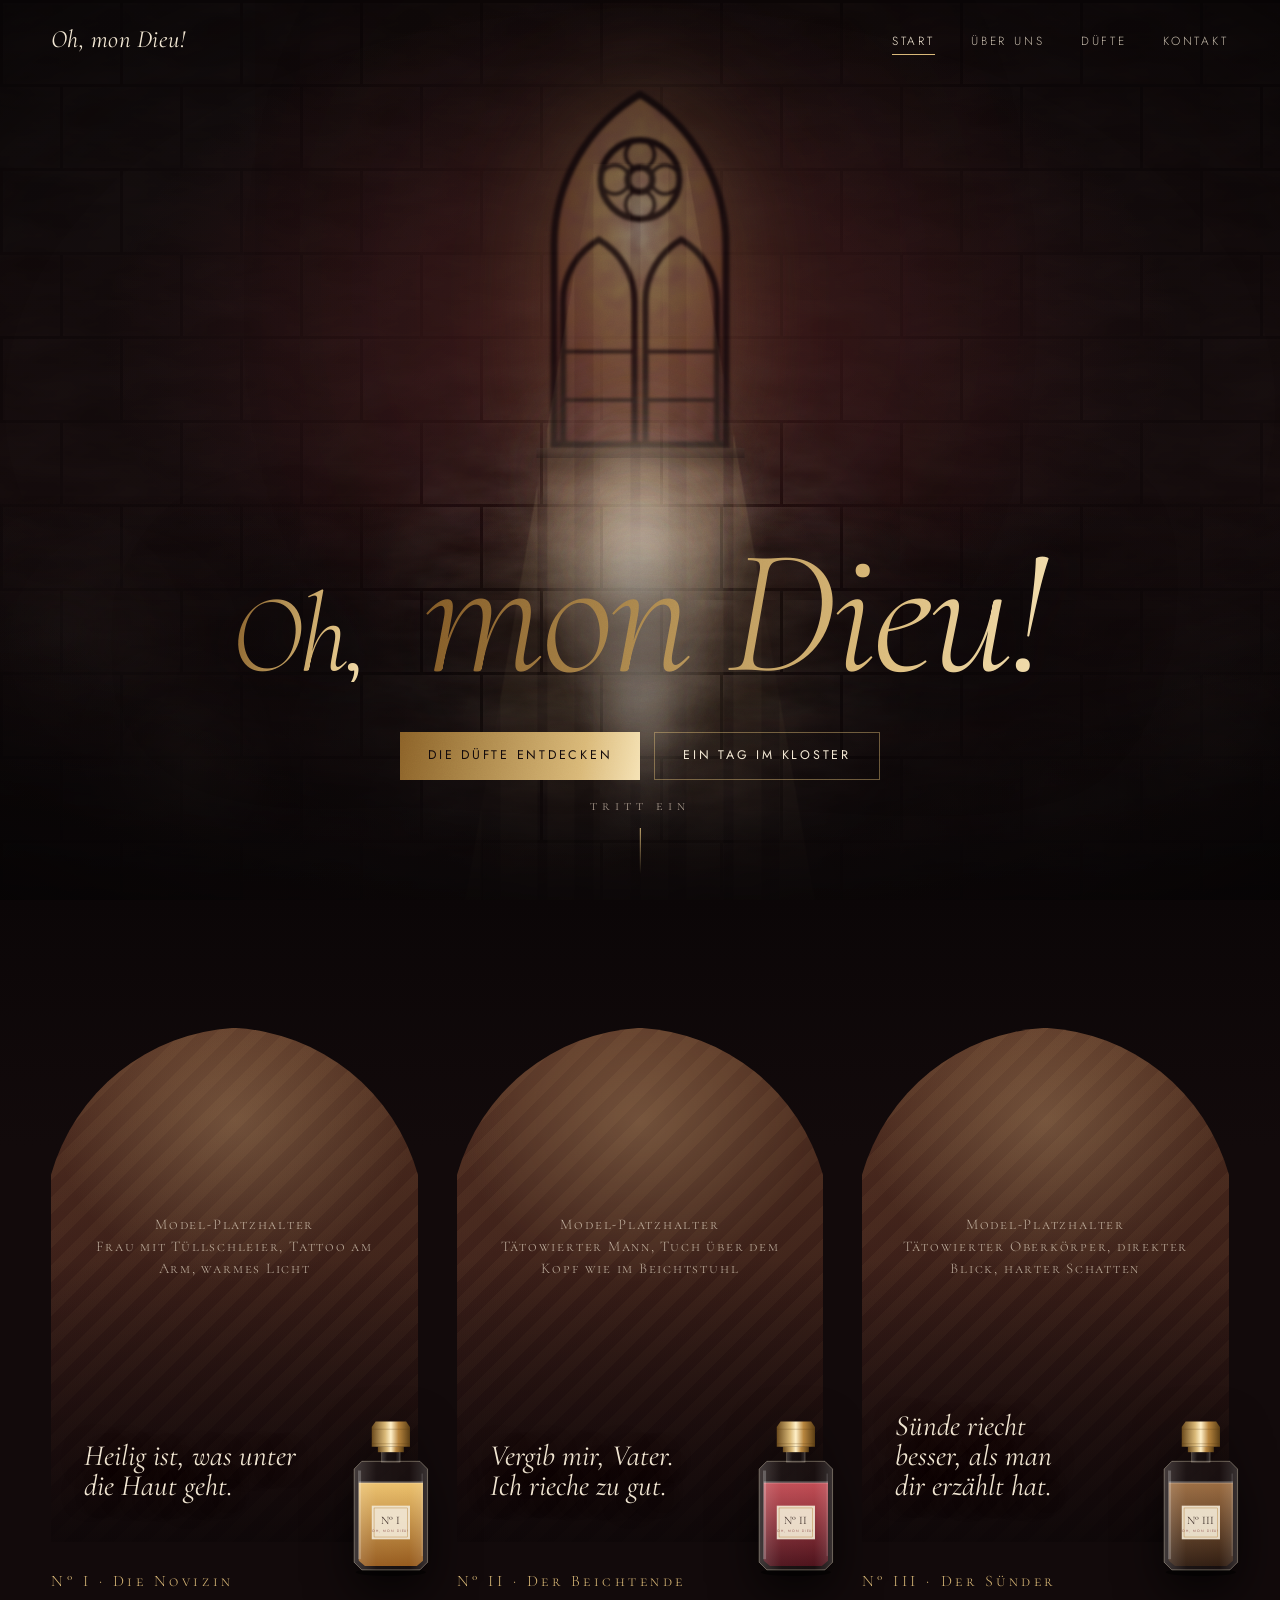
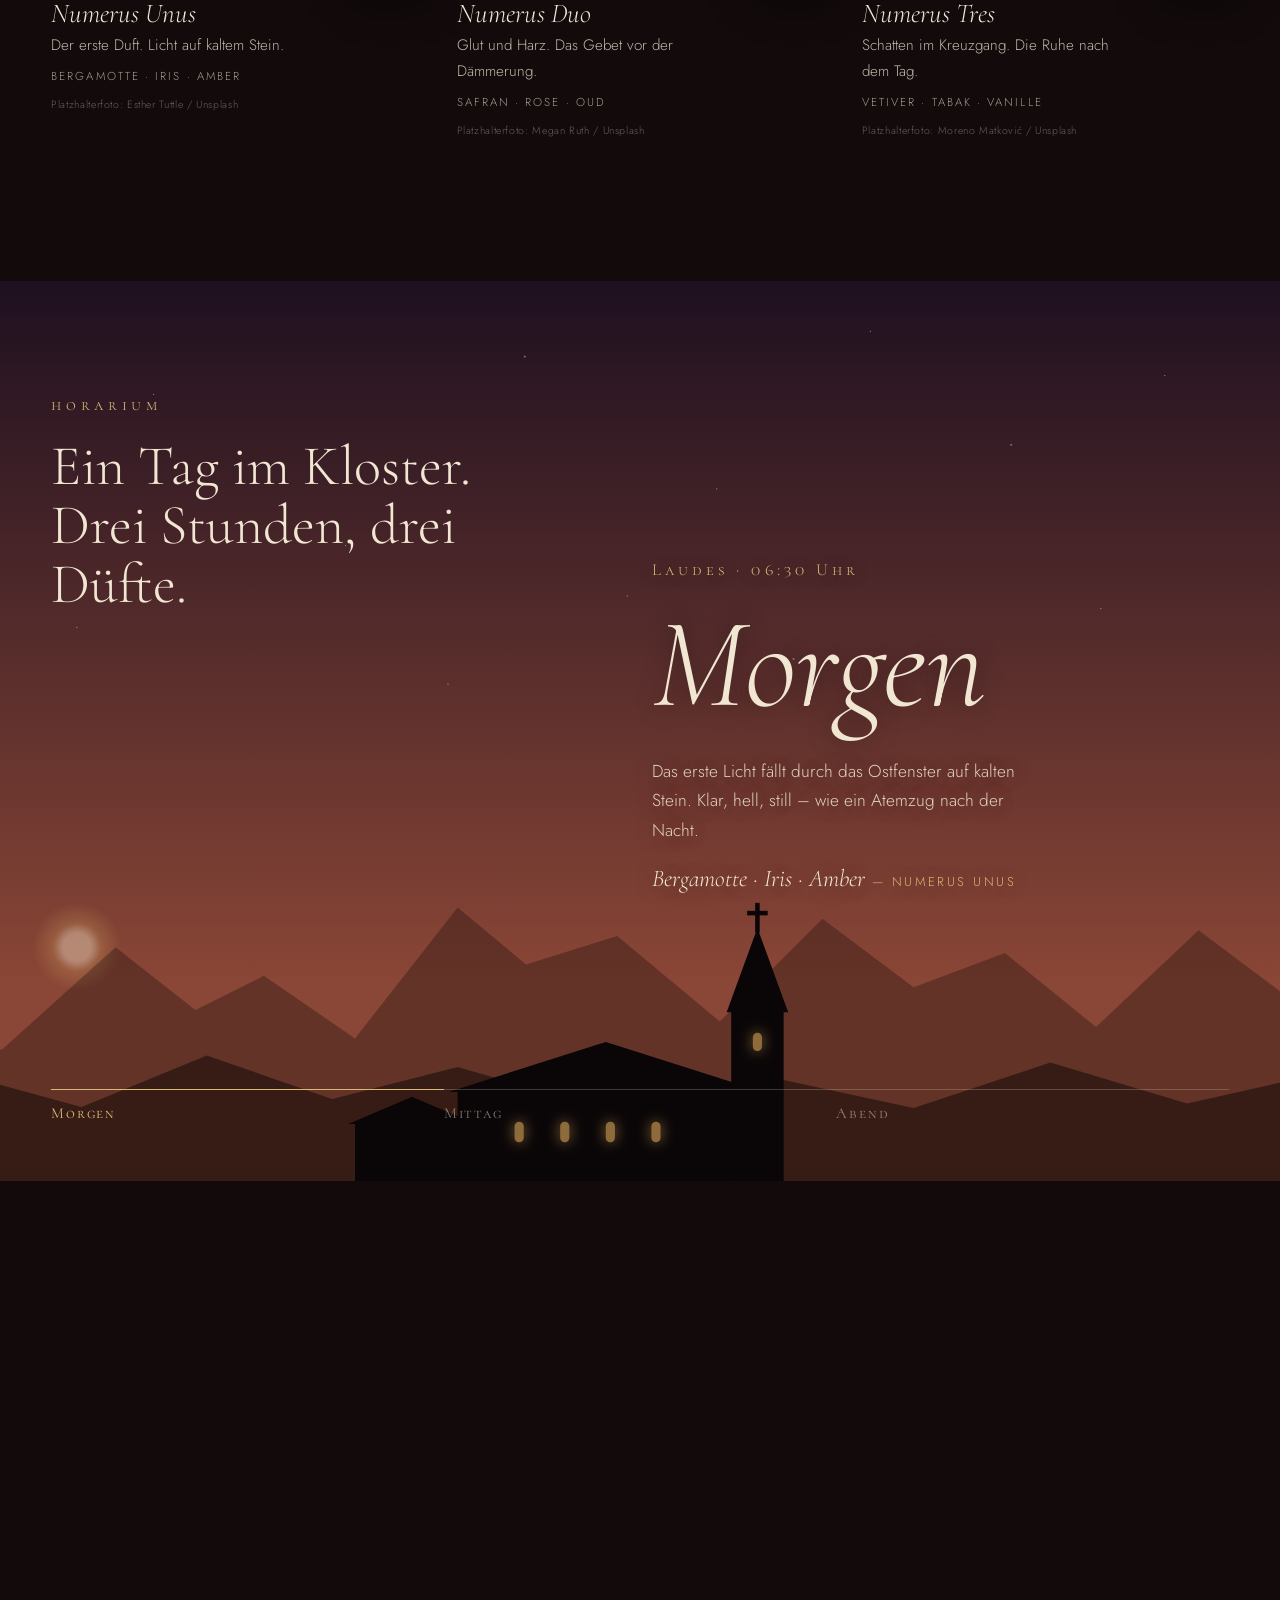
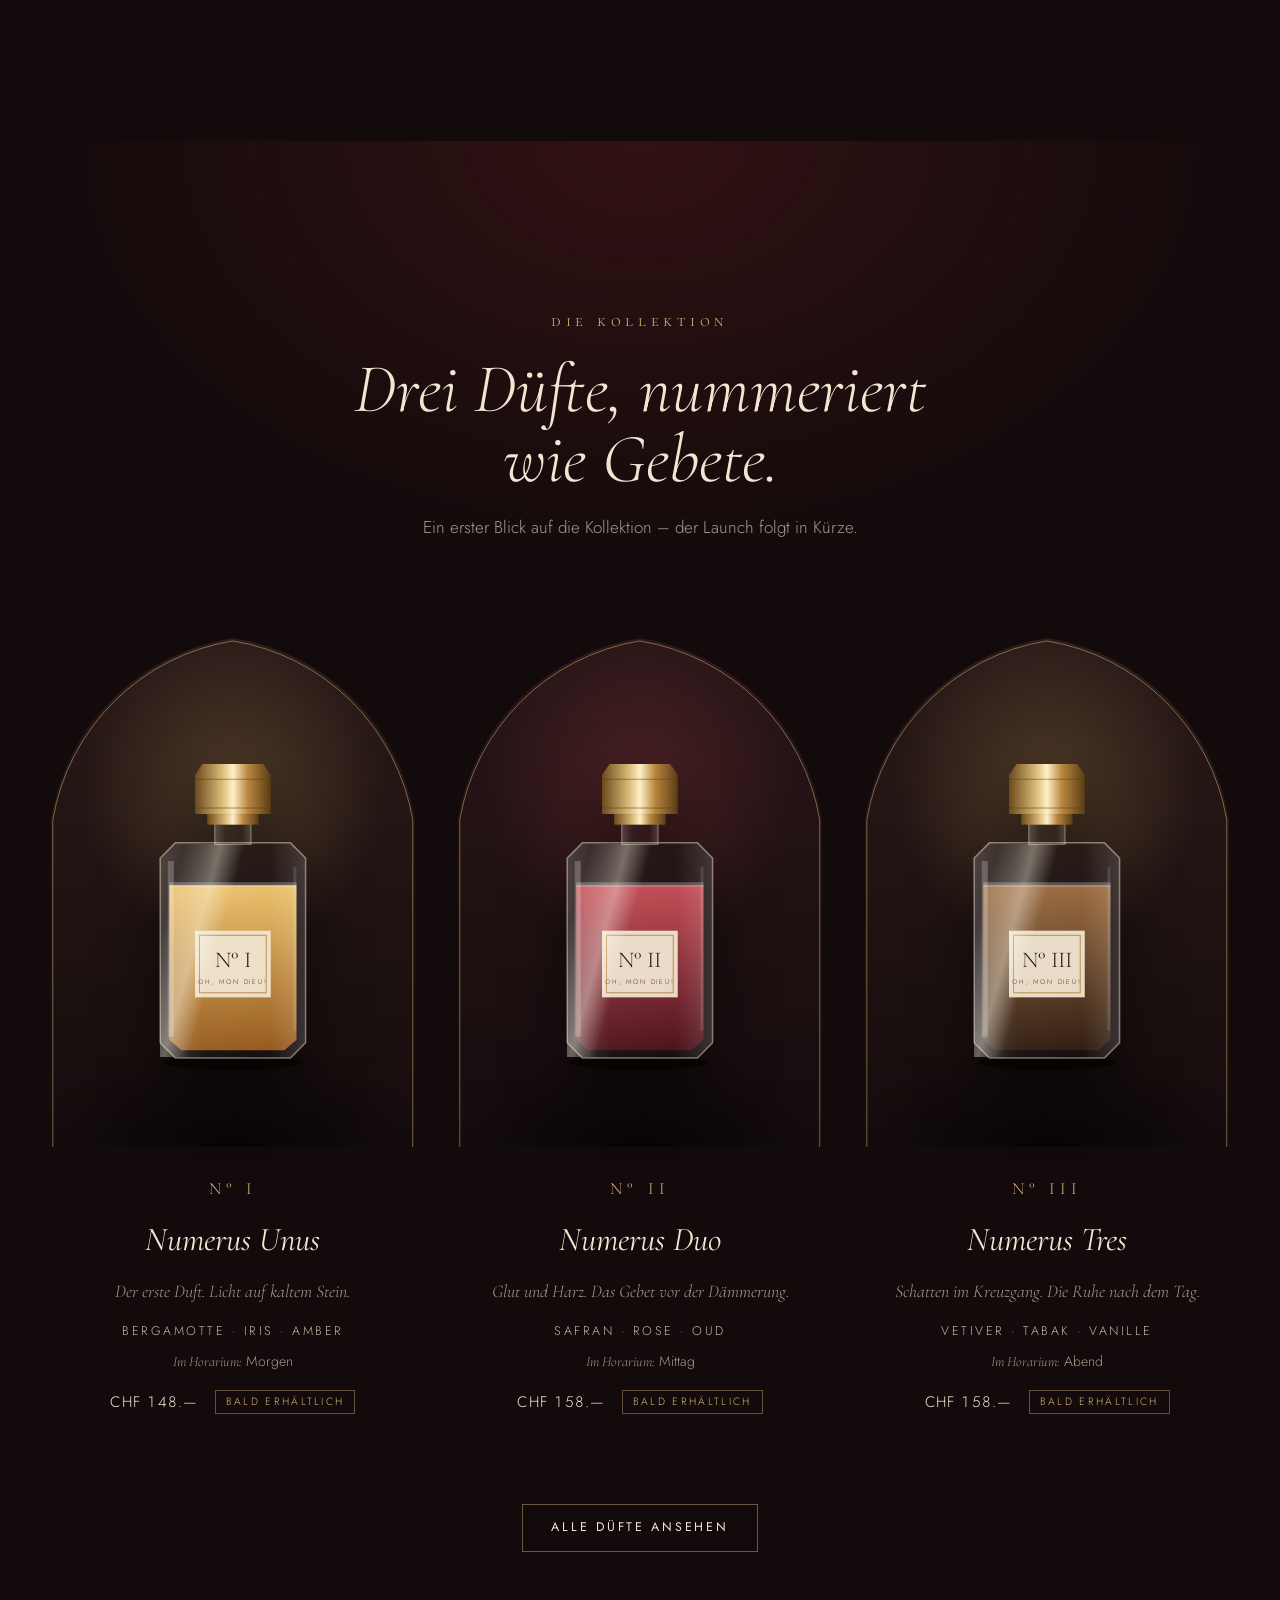
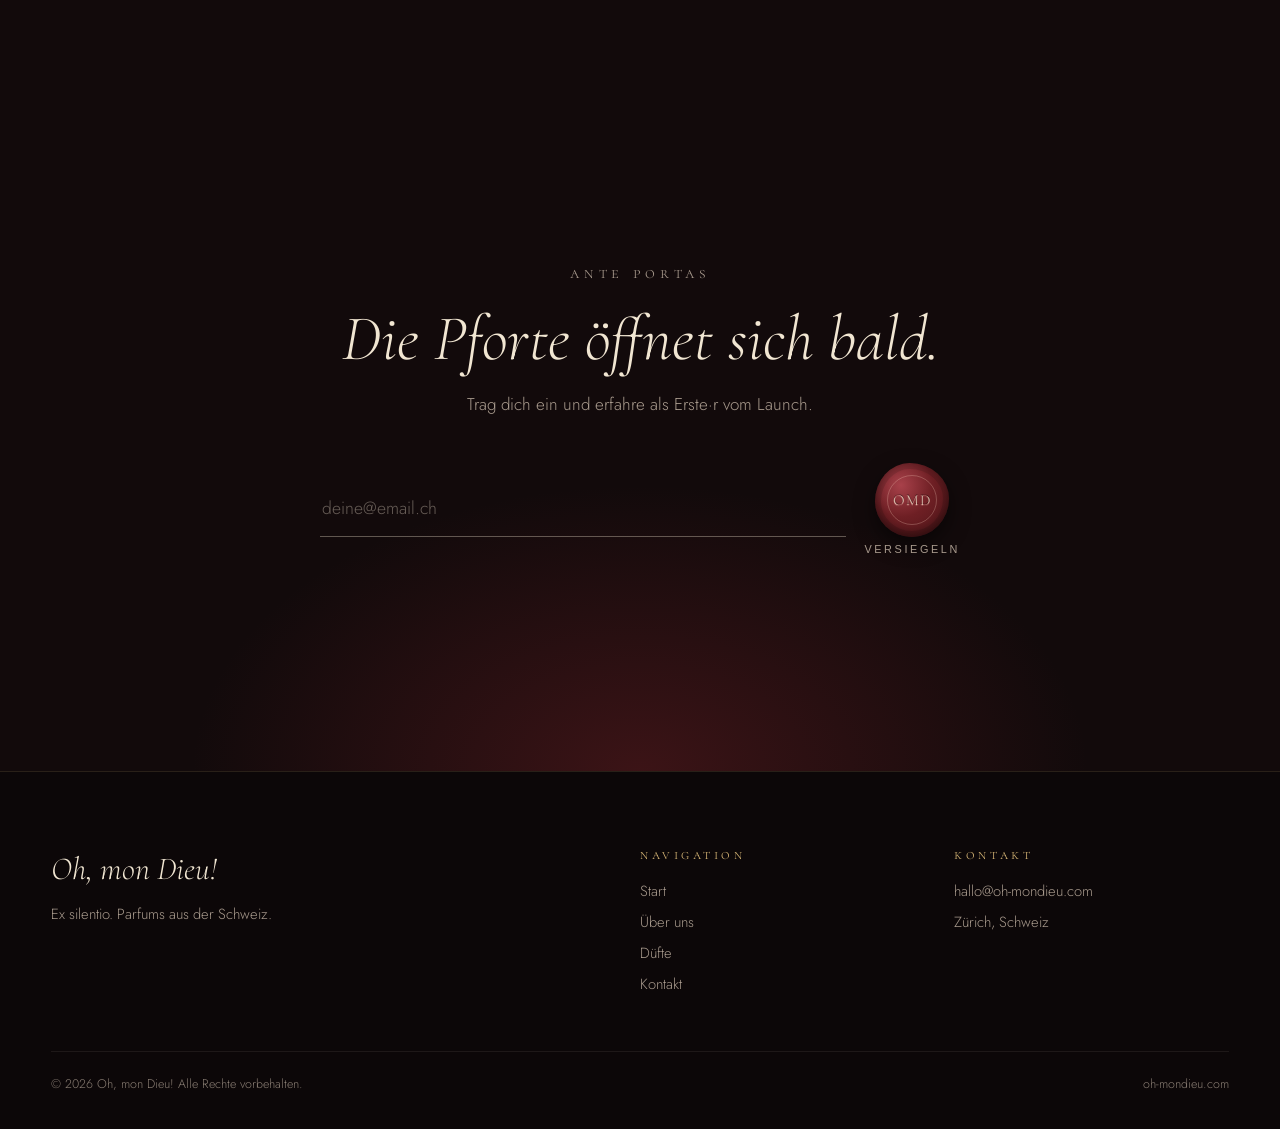
==== commit 08d8700f: "Horarium auf Morgen/Mittag/Abend reduziert, Regel des Hauses entfernt - Drei Tageszeiten, je ein Duf" ====
--- a/index.html
+++ b/index.html
@@ -247,60 +247,32 @@
       <div class="hor-inner">
         <header class="hor-head">
           <p class="kicker">Horarium</p>
-          <h2 id="hor-title">Ein Tag im Kloster.<br>Sieben Stunden, drei Düfte.</h2>
+          <h2 id="hor-title">Ein Tag im Kloster.<br>Drei Stunden, drei Düfte.</h2>
         </header>
         <ol class="hor-hours" id="hor-hours">
-        <li class="hour is-active" data-sky="#0b0708,#1f1116" data-night="1.0">
-          <p class="hour-time"><span>I</span> 04:30 Uhr</p>
-          <h3 class="hour-name">Vigil</h3>
-          <p class="hour-text">Bevor der erste Vogel singt, brennt eine einzige Kerze. Dunkles Holz, warmes Harz – der Tag beginnt im Verborgenen.</p>
-          <p class="hour-note"><em>Oud</em> — Numerus Duo</p>
-        </li>
-        <li class="hour" data-sky="#231220,#8a4636" data-night="0.55">
-          <p class="hour-time"><span>II</span> 06:30 Uhr</p>
-          <h3 class="hour-name">Laudes</h3>
-          <p class="hour-text">Das erste Licht fällt durch das Ostfenster. Kühl, hell, klar – wie ein Atemzug nach der Stille.</p>
-          <p class="hour-note"><em>Bergamotte</em> — Numerus Unus</p>
-        </li>
-        <li class="hour" data-sky="#3b2a33,#a8764a" data-night="0.15">
-          <p class="hour-time"><span>III</span> 09:00 Uhr</p>
-          <h3 class="hour-name">Terz</h3>
-          <p class="hour-text">Arbeit im Garten. Die Iris braucht Jahre, bis ihre Wurzel duftet – Geduld ist hier eine Zutat.</p>
-          <p class="hour-note"><em>Iris</em> — Numerus Unus</p>
+        <li class="hour is-active" data-sky="#1e1020,#8a4636" data-night="0.6">
+          <p class="hour-time">Laudes · 06:30 Uhr</p>
+          <h3 class="hour-name">Morgen</h3>
+          <p class="hour-text">Das erste Licht fällt durch das Ostfenster auf kalten Stein. Klar, hell, still – wie ein Atemzug nach der Nacht.</p>
+          <p class="hour-note"><em>Bergamotte · Iris · Amber</em> — Numerus Unus</p>
         </li>
         <li class="hour" data-sky="#4a3326,#b98a4e" data-night="0.0">
-          <p class="hour-time"><span>IV</span> 12:00 Uhr</p>
-          <h3 class="hour-name">Sext</h3>
-          <p class="hour-text">Mittag. Die Sonne steht über den Mauern, der Stein wird warm. Safran, Rosenblätter, flirrende Luft.</p>
-          <p class="hour-note"><em>Safran · Rose</em> — Numerus Duo</p>
+          <p class="hour-time">Sext · 12:00 Uhr</p>
+          <h3 class="hour-name">Mittag</h3>
+          <p class="hour-text">Die Sonne steht über den Mauern, der Stein wird warm. Safran und Rosenblätter in flirrender Luft, darunter dunkles Harz.</p>
+          <p class="hour-note"><em>Safran · Rose · Oud</em> — Numerus Duo</p>
         </li>
-        <li class="hour" data-sky="#3a2620,#8e5a38" data-night="0.05">
-          <p class="hour-time"><span>V</span> 15:00 Uhr</p>
-          <h3 class="hour-name">Non</h3>
-          <p class="hour-text">Schatten wandern durch den Kreuzgang. Erdig, trocken, geerdet – die Stunde der stillen Arbeit.</p>
-          <p class="hour-note"><em>Vetiver</em> — Numerus Tres</p>
-        </li>
-        <li class="hour" data-sky="#2a1016,#8c3339" data-night="0.4">
-          <p class="hour-time"><span>VI</span> 18:00 Uhr</p>
-          <h3 class="hour-name">Vesper</h3>
-          <p class="hour-text">Die Kerzen werden entzündet. Das Licht wird golden, dann bordeaux. Amber liegt in der Luft.</p>
-          <p class="hour-note"><em>Amber</em> — Numerus Unus</p>
-        </li>
-        <li class="hour" data-sky="#0e080a,#2b1216" data-night="0.95">
-          <p class="hour-time"><span>VII</span> 20:00 Uhr</p>
-          <h3 class="hour-name">Komplet</h3>
-          <p class="hour-text">Das letzte Gebet. Danach Schweigen bis zum Morgen. Tabak, Vanille, eine Wärme, die bleibt.</p>
-          <p class="hour-note"><em>Tabak · Vanille</em> — Numerus Tres</p>
+        <li class="hour" data-sky="#1a0b10,#7a2a30" data-night="0.7">
+          <p class="hour-time">Vesper · 18:00 Uhr</p>
+          <h3 class="hour-name">Abend</h3>
+          <p class="hour-text">Die Kerzen werden entzündet, das Licht wird golden, dann bordeaux. Erdiges Holz, weicher Tabak – eine Wärme, die bleibt.</p>
+          <p class="hour-note"><em>Vetiver · Tabak · Vanille</em> — Numerus Tres</p>
         </li>
         </ol>
         <ol class="hor-dial" aria-label="Stundengebete">
-<li><button type="button" class="dial-tick" data-go="0" aria-label="Zu Vigil springen"><span class="t-full">Vigil</span><span class="t-short">I</span></button></li>
-<li><button type="button" class="dial-tick" data-go="1" aria-label="Zu Laudes springen"><span class="t-full">Laudes</span><span class="t-short">II</span></button></li>
-<li><button type="button" class="dial-tick" data-go="2" aria-label="Zu Terz springen"><span class="t-full">Terz</span><span class="t-short">III</span></button></li>
-<li><button type="button" class="dial-tick" data-go="3" aria-label="Zu Sext springen"><span class="t-full">Sext</span><span class="t-short">IV</span></button></li>
-<li><button type="button" class="dial-tick" data-go="4" aria-label="Zu Non springen"><span class="t-full">Non</span><span class="t-short">V</span></button></li>
-<li><button type="button" class="dial-tick" data-go="5" aria-label="Zu Vesper springen"><span class="t-full">Vesper</span><span class="t-short">VI</span></button></li>
-<li><button type="button" class="dial-tick" data-go="6" aria-label="Zu Komplet springen"><span class="t-full">Komplet</span><span class="t-short">VII</span></button></li>
+<li><button type="button" class="dial-tick" data-go="0" aria-label="Zu Morgen springen"><span class="t-full">Morgen</span><span class="t-short">I</span></button></li>
+<li><button type="button" class="dial-tick" data-go="1" aria-label="Zu Mittag springen"><span class="t-full">Mittag</span><span class="t-short">II</span></button></li>
+<li><button type="button" class="dial-tick" data-go="2" aria-label="Zu Abend springen"><span class="t-full">Abend</span><span class="t-short">III</span></button></li>
         </ol>
       </div>
     </div>
@@ -344,7 +316,7 @@
           <h3>Numerus Unus</h3>
           <p class="niche-line">Der erste Duft. Licht auf kaltem Stein.</p>
           <p class="niche-notes">Bergamotte · Iris · Amber</p>
-          <p class="niche-hours"><span>Im Horarium:</span> Laudes · Terz · Vesper</p>
+          <p class="niche-hours"><span>Im Horarium:</span> Morgen</p>
           <p class="niche-price">CHF 148.— <span class="soon">Bald erhältlich</span></p>
         </div>
       </article>
@@ -378,7 +350,7 @@
           <h3>Numerus Duo</h3>
           <p class="niche-line">Glut und Harz. Das Gebet vor der Dämmerung.</p>
           <p class="niche-notes">Safran · Rose · Oud</p>
-          <p class="niche-hours"><span>Im Horarium:</span> Vigil · Sext</p>
+          <p class="niche-hours"><span>Im Horarium:</span> Mittag</p>
           <p class="niche-price">CHF 158.— <span class="soon">Bald erhältlich</span></p>
         </div>
       </article>
@@ -412,37 +384,12 @@
           <h3>Numerus Tres</h3>
           <p class="niche-line">Schatten im Kreuzgang. Die Ruhe nach dem Tag.</p>
           <p class="niche-notes">Vetiver · Tabak · Vanille</p>
-          <p class="niche-hours"><span>Im Horarium:</span> Non · Komplet</p>
+          <p class="niche-hours"><span>Im Horarium:</span> Abend</p>
           <p class="niche-price">CHF 158.— <span class="soon">Bald erhältlich</span></p>
         </div>
       </article>
     </div>
     <p class="numeri-more"><a class="btn btn-ghost" href="produkte.html">Alle Düfte ansehen</a></p>
-  </section>
-
-  <!-- VI. DIE REGEL -->
-  <section class="regula parchment" aria-labelledby="regula-title">
-    <header class="regula-head">
-      <p class="folio-mark">Regula · fol. 2v</p>
-      <h2 id="regula-title">Die Regel des Hauses.</h2>
-    </header>
-    <ol class="regula-list">
-      <li>
-        <span class="regula-num">Caput I</span>
-        <h3>Swiss Made</h3>
-        <p>Komponiert und abgefüllt in der Schweiz, mit höchstem Anspruch an jedes Detail.</p>
-      </li>
-      <li>
-        <span class="regula-num">Caput II</span>
-        <h3>Extrait-Konzentration</h3>
-        <p>Hohe Konzentration für eine Duftentwicklung, die vom Morgen bis zur Komplet trägt.</p>
-      </li>
-      <li>
-        <span class="regula-num">Caput III</span>
-        <h3>Nummeriert &amp; limitiert</h3>
-        <p>Jeder Flakon trägt seine eigene Nummer – ein Unikat in einer kleinen Serie.</p>
-      </li>
-    </ol>
   </section>
 
   <!-- VII. ANTE PORTAS -->
--- a/css/home.css
+++ b/css/home.css
@@ -387,7 +387,7 @@
 /* ===========================================================
    III. HORARIUM
    =========================================================== */
-.horarium { position: relative; height: 640vh; background: var(--nacht); }
+.horarium { position: relative; height: 340vh; background: var(--nacht); }
 .hor-sticky {
   --sky-top: #0b0708; --sky-bot: #1f1116; --night: 1; --sun-x: 8%; --sun-y: 90%;
   position: sticky; top: 0;
@@ -448,15 +448,14 @@
 .js .hour.is-active { opacity: 1; transform: none; filter: none; pointer-events: auto; }
 .js .hour.is-past { transform: translateY(-26px); }
 .hour-time { font-family: var(--f-caps); letter-spacing: .24em; color: var(--gold-hell); font-size: 1.05rem; }
-.hour-time span { display: inline-block; min-width: 3.2em; }
-.hour-name { font-weight: 300; font-style: italic; font-size: clamp(4rem, 10vw, 8.5rem); line-height: .9; color: var(--pergament); }
+.hour-name { font-weight: 300; font-style: italic; font-size: clamp(4rem, 10vw, 8.5rem); line-height: 1.05; padding-bottom: .08em; color: var(--pergament); }
 .hour-text { max-width: 40ch; font-size: 1.08rem; color: rgba(241, 230, 210, .88); }
 .hour-note { font-size: .8rem; letter-spacing: .2em; text-transform: uppercase; color: var(--gold-hell); }
 .hour-note em { font-size: 1.5rem; letter-spacing: 0; text-transform: none; color: var(--pergament); }
 
 .hor-dial {
   grid-column: 1 / -1; grid-row: 3;
-  display: grid; grid-template-columns: repeat(7, minmax(0, 1fr));
+  display: grid; grid-template-columns: repeat(3, minmax(0, 1fr));
   border-top: 1px solid rgba(241, 230, 210, .22);
   margin-top: 24px;
 }
@@ -558,23 +557,6 @@
 .numeri-more { text-align: center; margin-top: clamp(56px, 7vw, 88px); }
 
 /* ===========================================================
-   VI. REGULA
-   =========================================================== */
-.regula { padding: clamp(90px, 11vw, 150px) var(--gutter); }
-.regula-head { max-width: 1120px; margin: 0 auto 56px; display: grid; gap: 16px; }
-.regula-head h2 { font-weight: 300; font-style: italic; font-size: clamp(2.4rem, 5vw, 4.2rem); color: var(--tinte); }
-.regula-list {
-  max-width: 1120px; margin: 0 auto;
-  display: grid; grid-template-columns: repeat(3, minmax(0, 1fr));
-  border-top: 1px solid rgba(110, 31, 36, .35);
-}
-.regula-list li { display: grid; gap: 12px; align-content: start; padding: 32px clamp(18px, 3vw, 40px) 8px 0; }
-.regula-list li + li { padding-left: clamp(18px, 3vw, 40px); border-left: 1px solid rgba(110, 31, 36, .2); }
-.regula-num { font-family: var(--f-caps); letter-spacing: .24em; color: var(--bordeaux); }
-.regula-list h3 { font-size: 1.9rem; font-weight: 500; color: var(--tinte); }
-.regula-list p { color: var(--tinte-soft); max-width: 34ch; }
-
-/* ===========================================================
    VII. ANTE PORTAS (Newsletter)
    =========================================================== */
 .portas {
@@ -637,8 +619,6 @@
    =========================================================== */
 @media (max-width: 900px) {
   .niches { grid-template-columns: minmax(0, 1fr); max-width: 420px; gap: 72px; }
-  .regula-list { grid-template-columns: minmax(0, 1fr); }
-  .regula-list li, .regula-list li + li { padding: 26px 0; border-left: 0; border-bottom: 1px solid rgba(110, 31, 36, .2); }
   .hor-inner { grid-template-columns: minmax(0, 1fr); grid-template-rows: auto 1fr auto; }
   .hor-head { grid-row: 1; }
   .hor-head h2 { font-size: clamp(1.7rem, 6vw, 2.4rem); }
@@ -652,8 +632,6 @@
   .nave { padding-bottom: 110px; }
   .nave-window { top: 84px; width: 34vw; }
   .dial-tick { padding-top: 10px; text-align: center; }
-  .t-full { display: none; }
-  .t-short { display: inline; }
   .seal-form { flex-direction: column; align-items: stretch; }
   .seal { justify-self: center; margin: 8px auto 0; }
   .hour-name { font-size: clamp(3.4rem, 17vw, 5rem); }
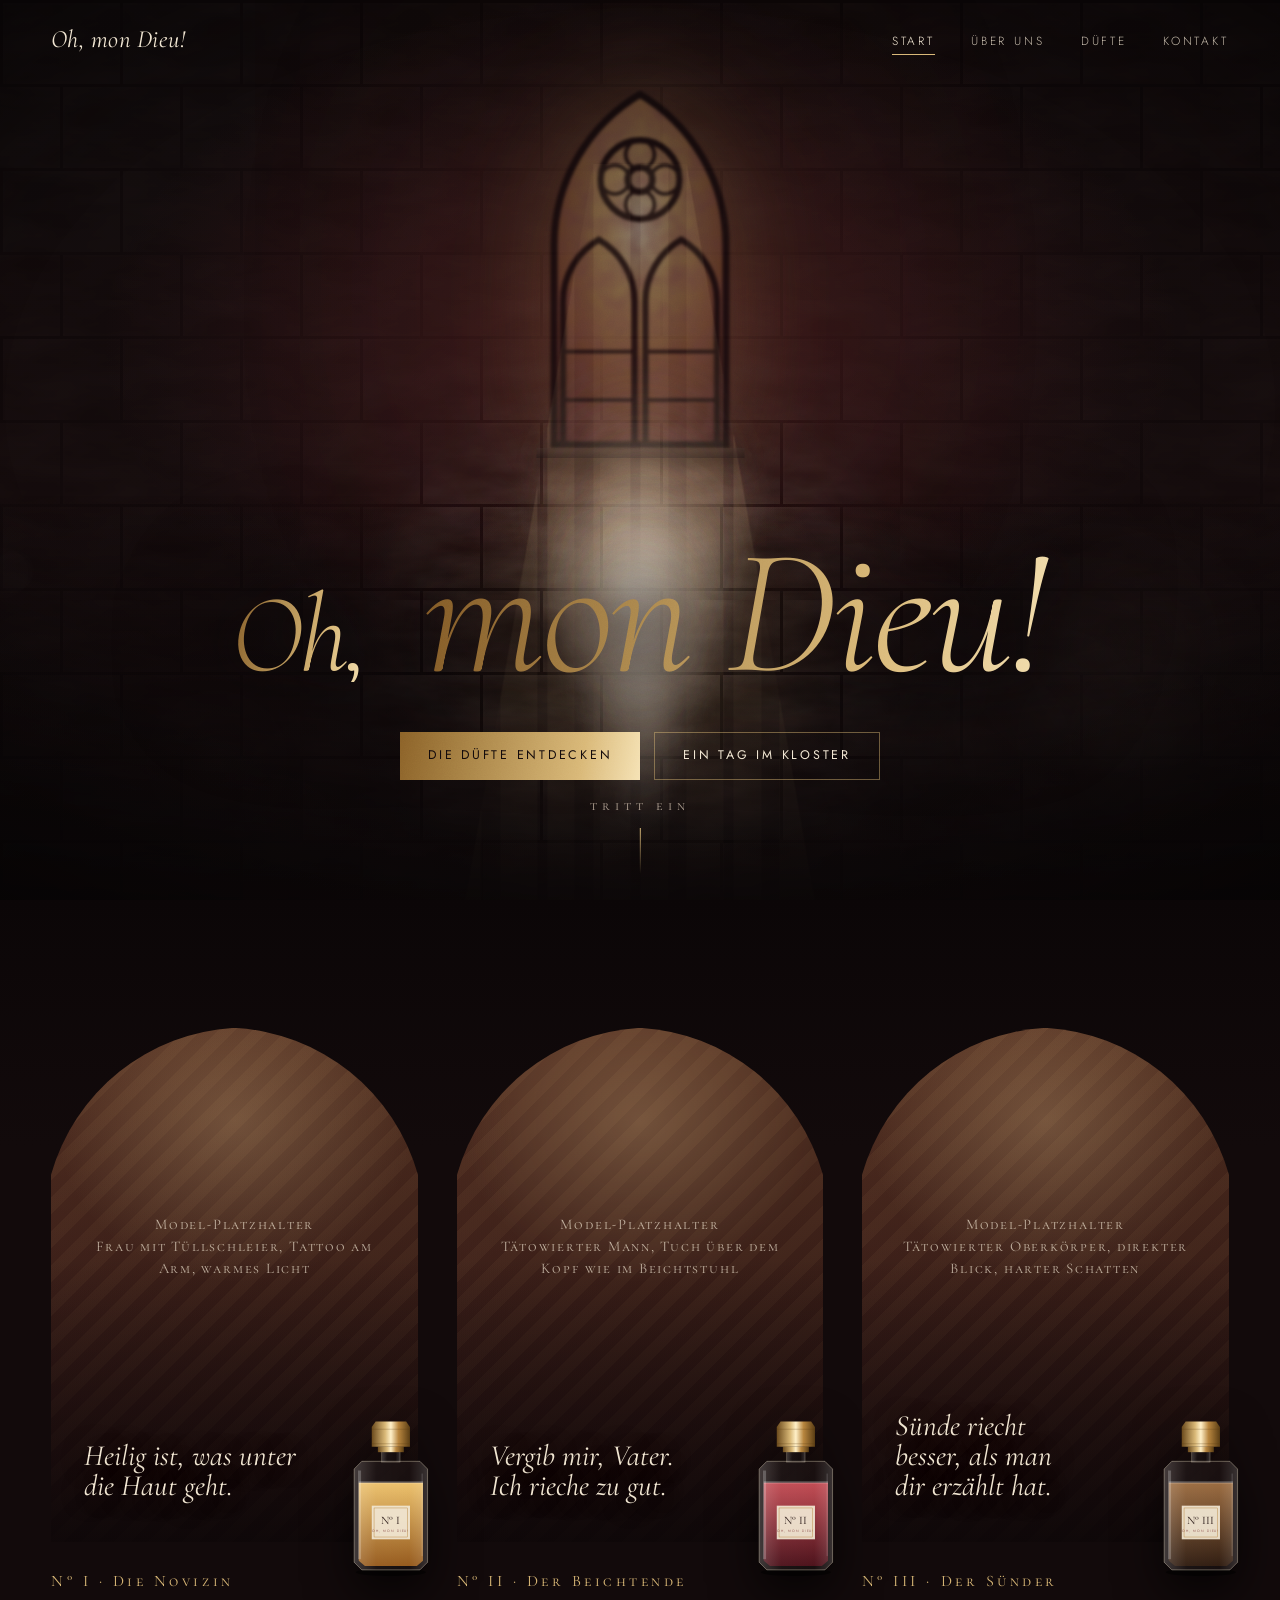
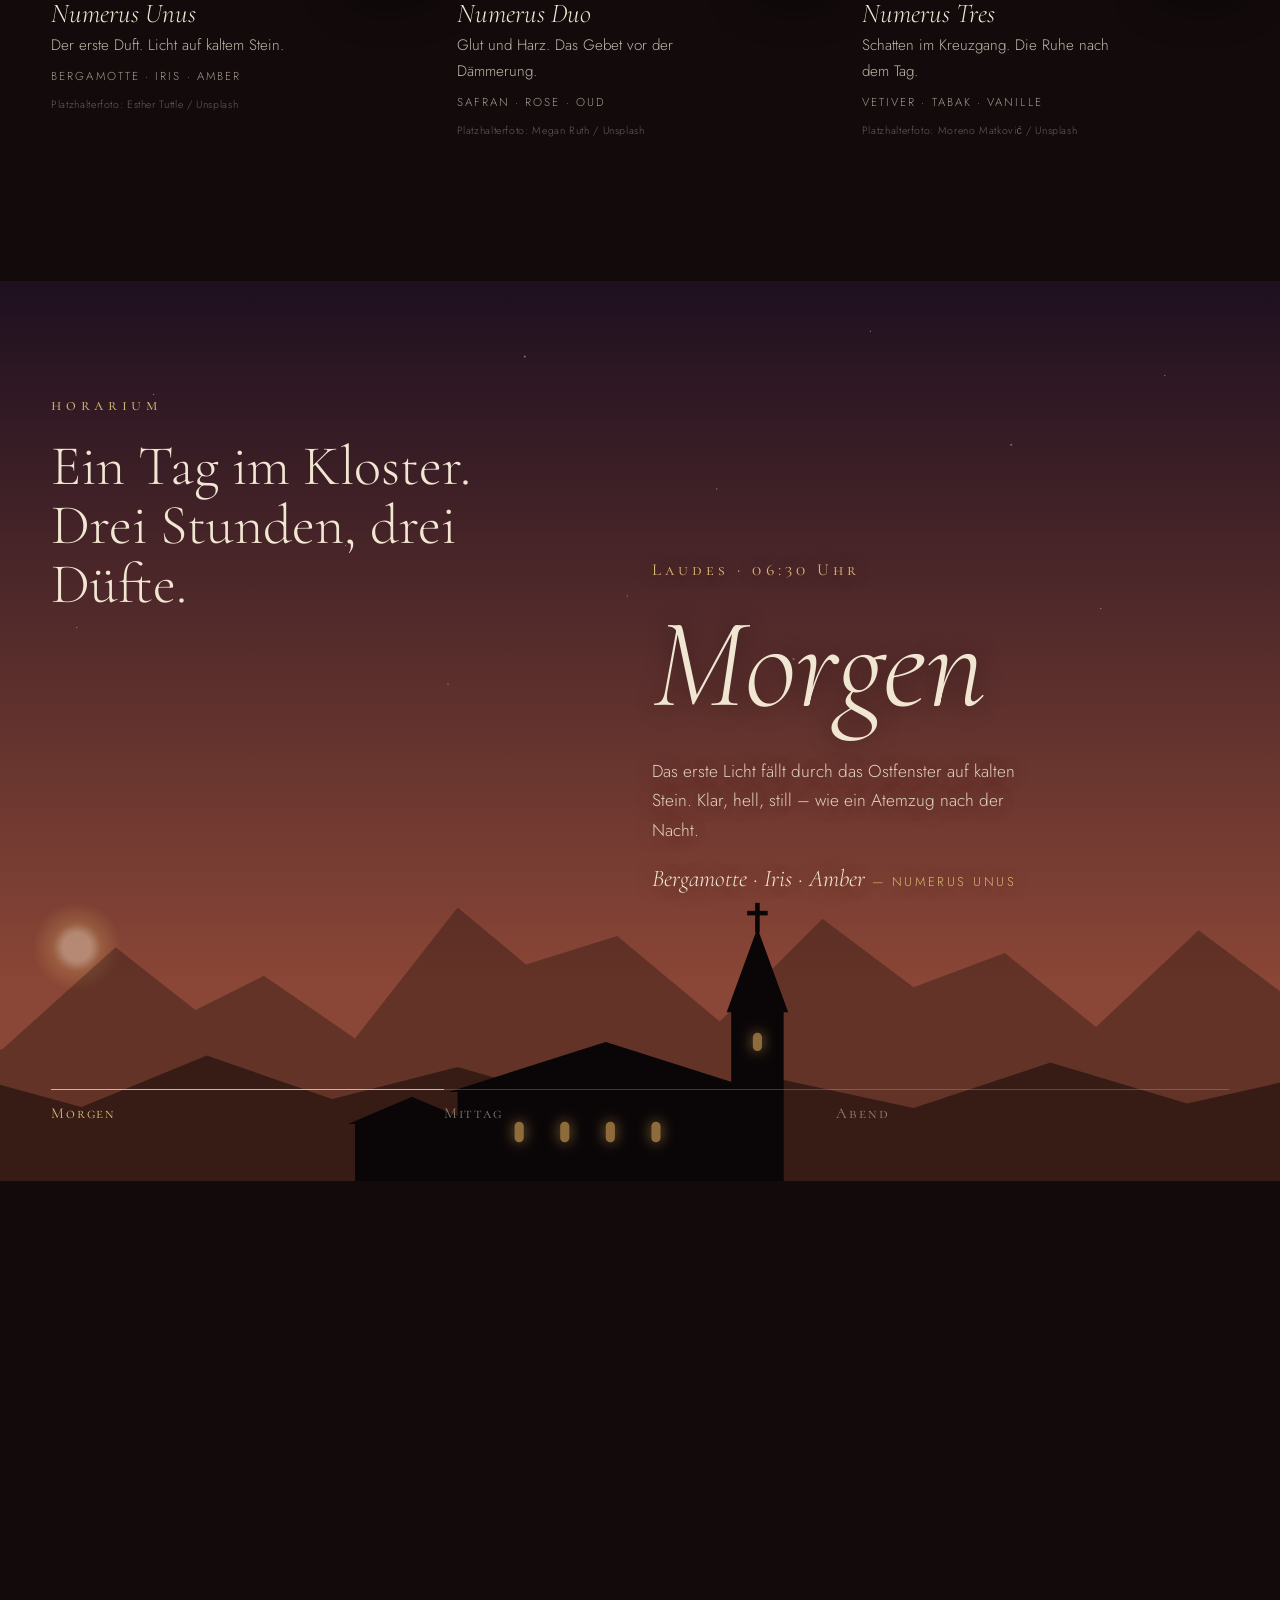
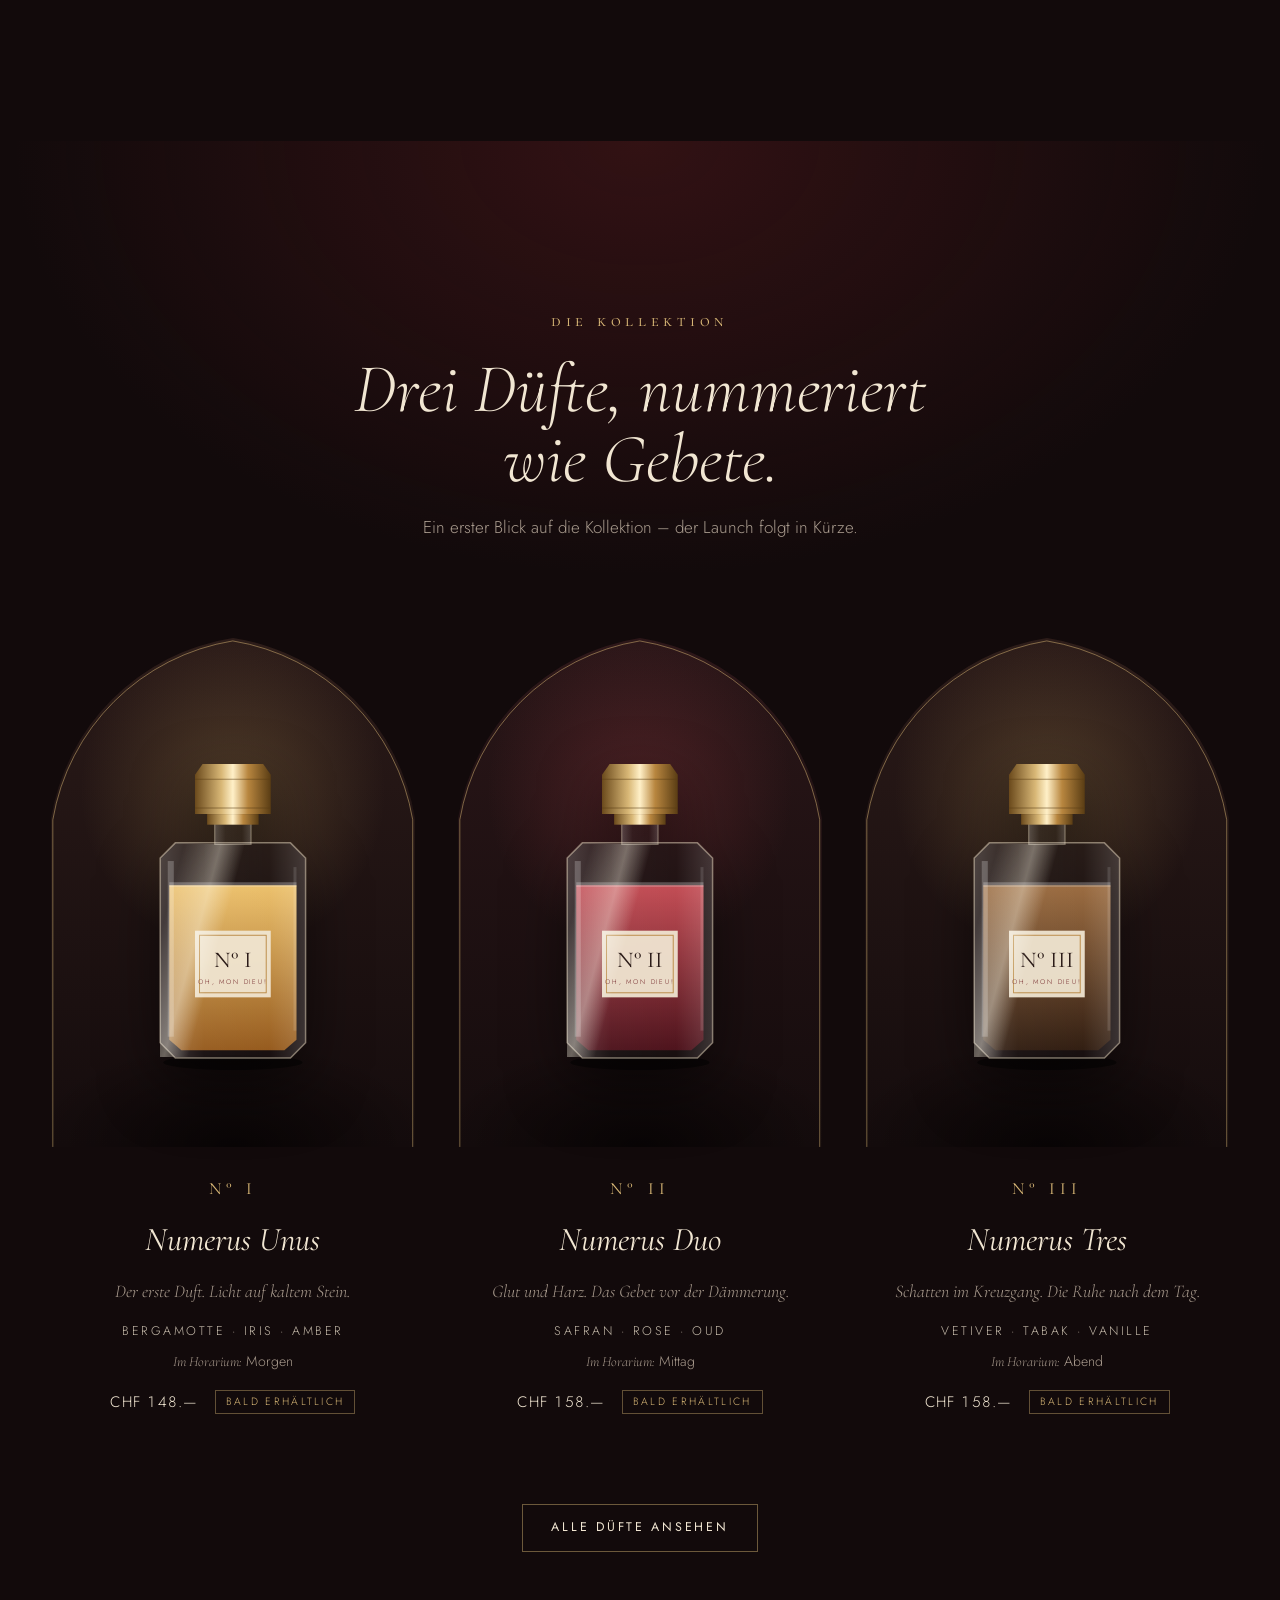
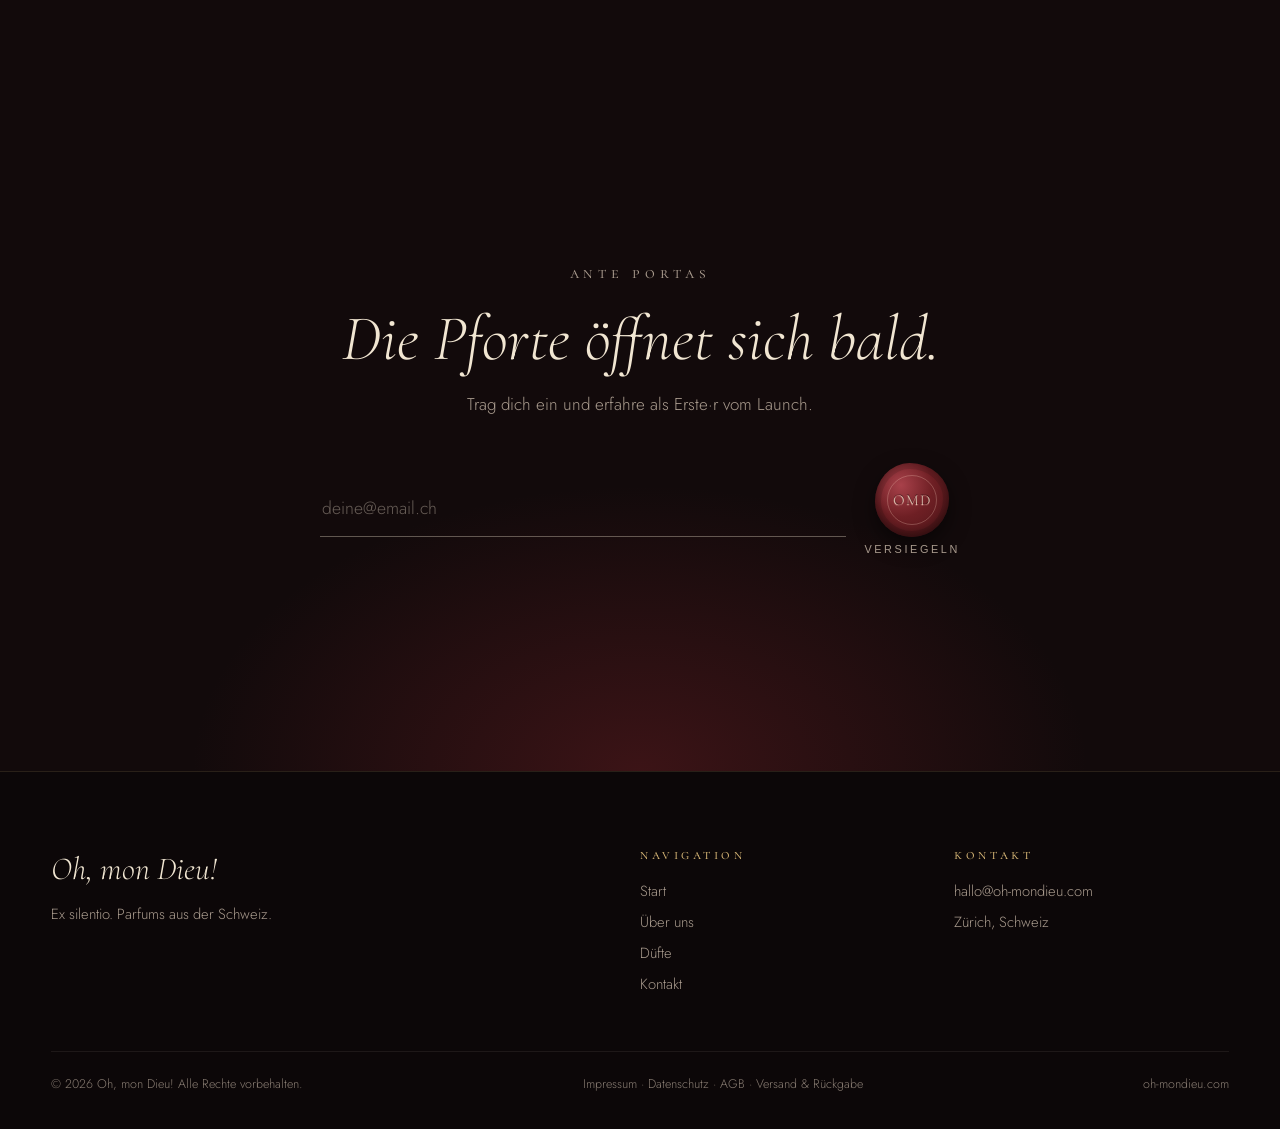
==== commit 91ab400d: "Schriften lokal, noindex, Favicon, 404 und Vorlagen für Rechtsseiten" ====
--- a/index.html
+++ b/index.html
@@ -5,11 +5,11 @@
 <meta name="viewport" content="width=device-width, initial-scale=1.0, viewport-fit=cover">
 <title>Oh, mon Dieu! — Parfum aus der Stille</title>
 <meta name="description" content="Oh, mon Dieu! — Parfums, entstanden in Verbindung mit einem Schweizer Kloster. Komponiert im Rhythmus der Stundengebete.">
+<meta name="robots" content="noindex, nofollow">  <!-- VOR DEM LAUNCH ENTFERNEN -->
+<link rel="icon" href="favicon.svg" type="image/svg+xml">
 <meta name="theme-color" content="#120a0b">
 <script>document.documentElement.classList.add("js");</script>
-<link rel="preconnect" href="https://fonts.googleapis.com">
-<link rel="preconnect" href="https://fonts.gstatic.com" crossorigin>
-<link href="https://fonts.googleapis.com/css2?family=Cormorant+Garamond:ital,wght@0,300;0,400;0,500;1,300;1,400;1,500&family=Cormorant+SC:wght@400;500;600&family=Jost:wght@300;400;500&display=swap" rel="stylesheet">
+<link rel="stylesheet" href="css/fonts.css">
 <link rel="stylesheet" href="css/home.css">
 </head>
 <body class="home">
@@ -437,6 +437,7 @@
   </div>
   <div class="ftr-bottom">
     <span>© 2026 Oh, mon Dieu! Alle Rechte vorbehalten.</span>
+    <span class="legal-links"><a href="impressum.html">Impressum</a> · <a href="datenschutz.html">Datenschutz</a> · <a href="agb.html">AGB</a> · <a href="versand-rueckgabe.html">Versand &amp; Rückgabe</a></span>
     <span>oh-mondieu.com</span>
   </div>
 </footer>
--- a/css/fonts.css
+++ b/css/fonts.css
@@ -0,0 +1,110 @@
+/* Lokal gehostete Schriften (SIL Open Font License, siehe fonts/LICENSE-*.txt).
+   Ersetzt Google Fonts: keine Verbindung zu Fremdservern, datenschutzfreundlich. */
+
+@font-face {
+  font-family: 'Cormorant Garamond';
+  font-style: normal;
+  font-weight: 300;
+  font-display: swap;
+  src: url('../fonts/cormorant-garamond-latin-300-normal.woff2') format('woff2');
+  unicode-range: U+0000-00FF, U+0131, U+0152-0153, U+02BB-02BC, U+02C6, U+02DA, U+02DC, U+0304, U+0308, U+0329, U+2000-206F, U+20AC, U+2122, U+2191, U+2193, U+2212, U+2215, U+FEFF, U+FFFD;
+}
+
+@font-face {
+  font-family: 'Cormorant Garamond';
+  font-style: italic;
+  font-weight: 300;
+  font-display: swap;
+  src: url('../fonts/cormorant-garamond-latin-300-italic.woff2') format('woff2');
+  unicode-range: U+0000-00FF, U+0131, U+0152-0153, U+02BB-02BC, U+02C6, U+02DA, U+02DC, U+0304, U+0308, U+0329, U+2000-206F, U+20AC, U+2122, U+2191, U+2193, U+2212, U+2215, U+FEFF, U+FFFD;
+}
+
+@font-face {
+  font-family: 'Cormorant Garamond';
+  font-style: normal;
+  font-weight: 400;
+  font-display: swap;
+  src: url('../fonts/cormorant-garamond-latin-400-normal.woff2') format('woff2');
+  unicode-range: U+0000-00FF, U+0131, U+0152-0153, U+02BB-02BC, U+02C6, U+02DA, U+02DC, U+0304, U+0308, U+0329, U+2000-206F, U+20AC, U+2122, U+2191, U+2193, U+2212, U+2215, U+FEFF, U+FFFD;
+}
+
+@font-face {
+  font-family: 'Cormorant Garamond';
+  font-style: italic;
+  font-weight: 400;
+  font-display: swap;
+  src: url('../fonts/cormorant-garamond-latin-400-italic.woff2') format('woff2');
+  unicode-range: U+0000-00FF, U+0131, U+0152-0153, U+02BB-02BC, U+02C6, U+02DA, U+02DC, U+0304, U+0308, U+0329, U+2000-206F, U+20AC, U+2122, U+2191, U+2193, U+2212, U+2215, U+FEFF, U+FFFD;
+}
+
+@font-face {
+  font-family: 'Cormorant Garamond';
+  font-style: normal;
+  font-weight: 500;
+  font-display: swap;
+  src: url('../fonts/cormorant-garamond-latin-500-normal.woff2') format('woff2');
+  unicode-range: U+0000-00FF, U+0131, U+0152-0153, U+02BB-02BC, U+02C6, U+02DA, U+02DC, U+0304, U+0308, U+0329, U+2000-206F, U+20AC, U+2122, U+2191, U+2193, U+2212, U+2215, U+FEFF, U+FFFD;
+}
+
+@font-face {
+  font-family: 'Cormorant Garamond';
+  font-style: italic;
+  font-weight: 500;
+  font-display: swap;
+  src: url('../fonts/cormorant-garamond-latin-500-italic.woff2') format('woff2');
+  unicode-range: U+0000-00FF, U+0131, U+0152-0153, U+02BB-02BC, U+02C6, U+02DA, U+02DC, U+0304, U+0308, U+0329, U+2000-206F, U+20AC, U+2122, U+2191, U+2193, U+2212, U+2215, U+FEFF, U+FFFD;
+}
+
+@font-face {
+  font-family: 'Cormorant SC';
+  font-style: normal;
+  font-weight: 400;
+  font-display: swap;
+  src: url('../fonts/cormorant-sc-latin-400-normal.woff2') format('woff2');
+  unicode-range: U+0000-00FF, U+0131, U+0152-0153, U+02BB-02BC, U+02C6, U+02DA, U+02DC, U+0304, U+0308, U+0329, U+2000-206F, U+20AC, U+2122, U+2191, U+2193, U+2212, U+2215, U+FEFF, U+FFFD;
+}
+
+@font-face {
+  font-family: 'Cormorant SC';
+  font-style: normal;
+  font-weight: 500;
+  font-display: swap;
+  src: url('../fonts/cormorant-sc-latin-500-normal.woff2') format('woff2');
+  unicode-range: U+0000-00FF, U+0131, U+0152-0153, U+02BB-02BC, U+02C6, U+02DA, U+02DC, U+0304, U+0308, U+0329, U+2000-206F, U+20AC, U+2122, U+2191, U+2193, U+2212, U+2215, U+FEFF, U+FFFD;
+}
+
+@font-face {
+  font-family: 'Cormorant SC';
+  font-style: normal;
+  font-weight: 600;
+  font-display: swap;
+  src: url('../fonts/cormorant-sc-latin-600-normal.woff2') format('woff2');
+  unicode-range: U+0000-00FF, U+0131, U+0152-0153, U+02BB-02BC, U+02C6, U+02DA, U+02DC, U+0304, U+0308, U+0329, U+2000-206F, U+20AC, U+2122, U+2191, U+2193, U+2212, U+2215, U+FEFF, U+FFFD;
+}
+
+@font-face {
+  font-family: 'Jost';
+  font-style: normal;
+  font-weight: 300;
+  font-display: swap;
+  src: url('../fonts/jost-latin-300-normal.woff2') format('woff2');
+  unicode-range: U+0000-00FF, U+0131, U+0152-0153, U+02BB-02BC, U+02C6, U+02DA, U+02DC, U+0304, U+0308, U+0329, U+2000-206F, U+20AC, U+2122, U+2191, U+2193, U+2212, U+2215, U+FEFF, U+FFFD;
+}
+
+@font-face {
+  font-family: 'Jost';
+  font-style: normal;
+  font-weight: 400;
+  font-display: swap;
+  src: url('../fonts/jost-latin-400-normal.woff2') format('woff2');
+  unicode-range: U+0000-00FF, U+0131, U+0152-0153, U+02BB-02BC, U+02C6, U+02DA, U+02DC, U+0304, U+0308, U+0329, U+2000-206F, U+20AC, U+2122, U+2191, U+2193, U+2212, U+2215, U+FEFF, U+FFFD;
+}
+
+@font-face {
+  font-family: 'Jost';
+  font-style: normal;
+  font-weight: 500;
+  font-display: swap;
+  src: url('../fonts/jost-latin-500-normal.woff2') format('woff2');
+  unicode-range: U+0000-00FF, U+0131, U+0152-0153, U+02BB-02BC, U+02C6, U+02DA, U+02DC, U+0304, U+0308, U+0329, U+2000-206F, U+20AC, U+2122, U+2191, U+2193, U+2212, U+2215, U+FEFF, U+FFFD;
+}
